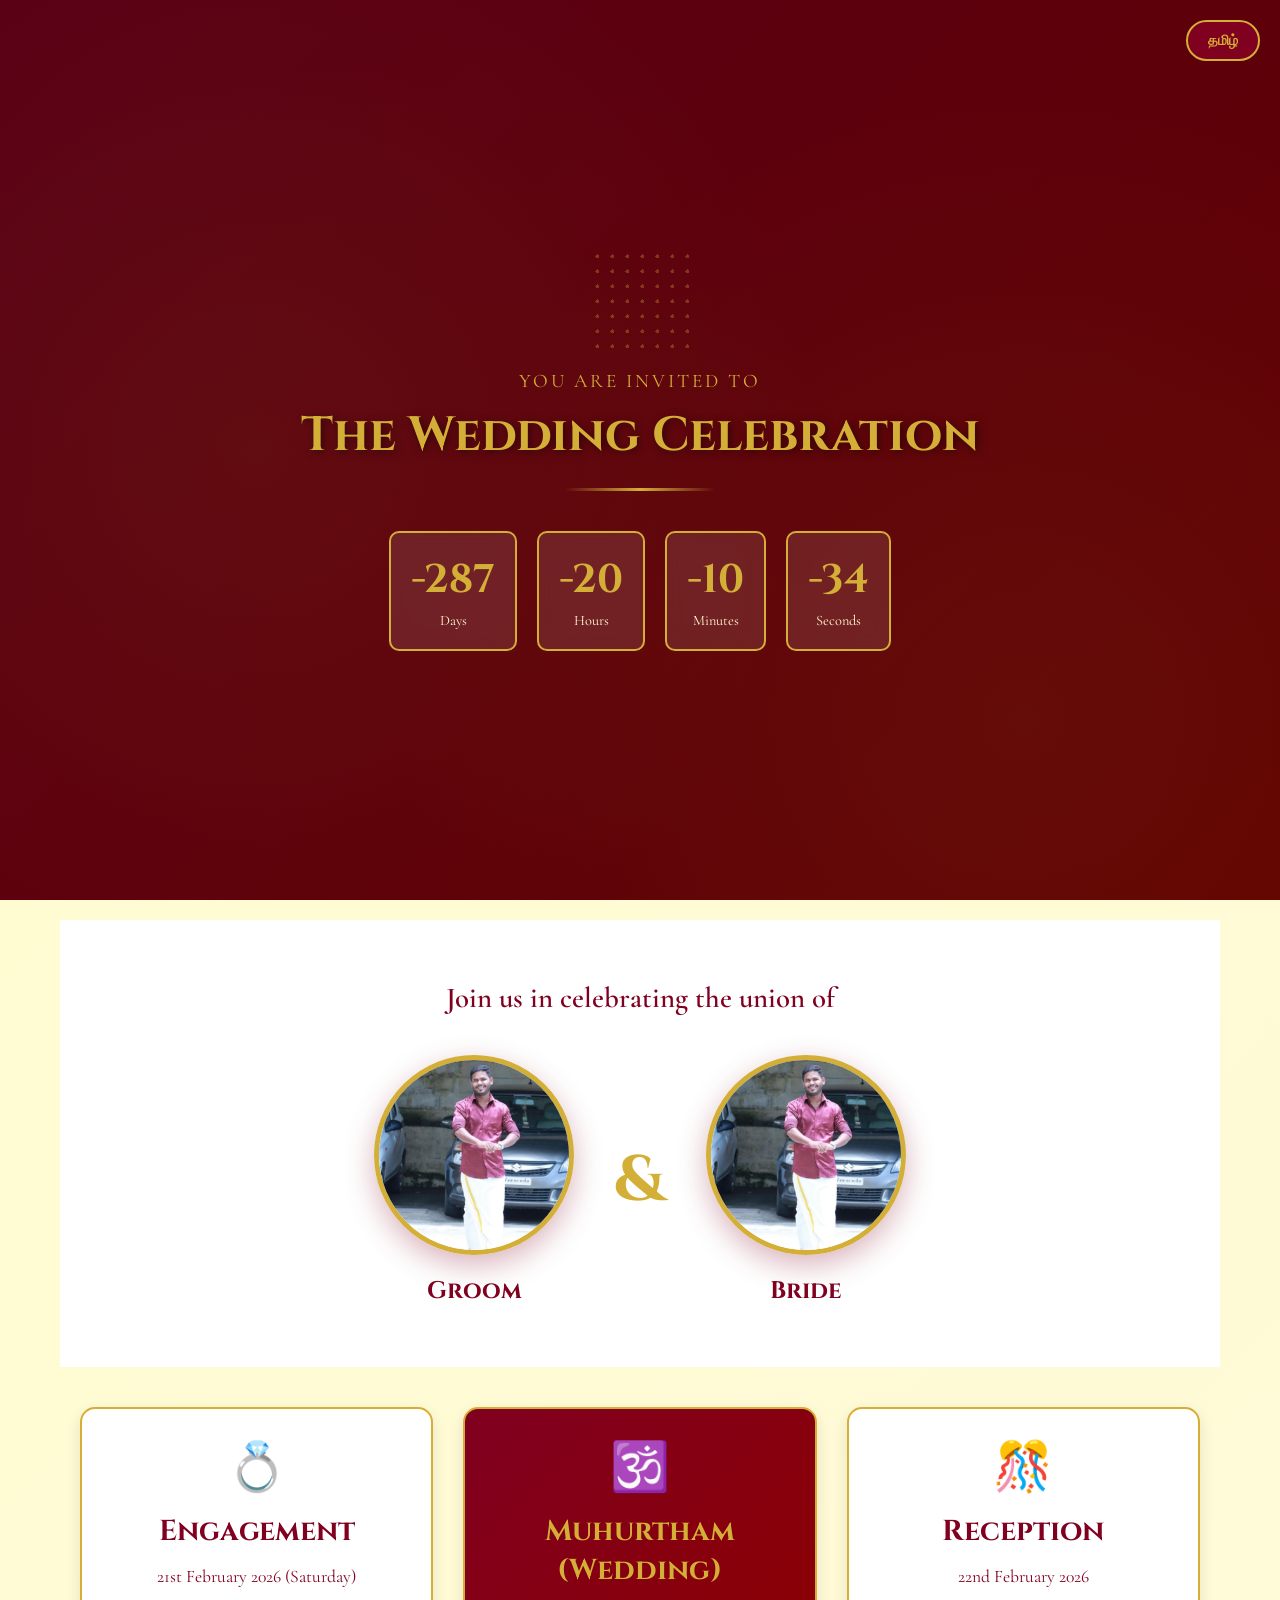
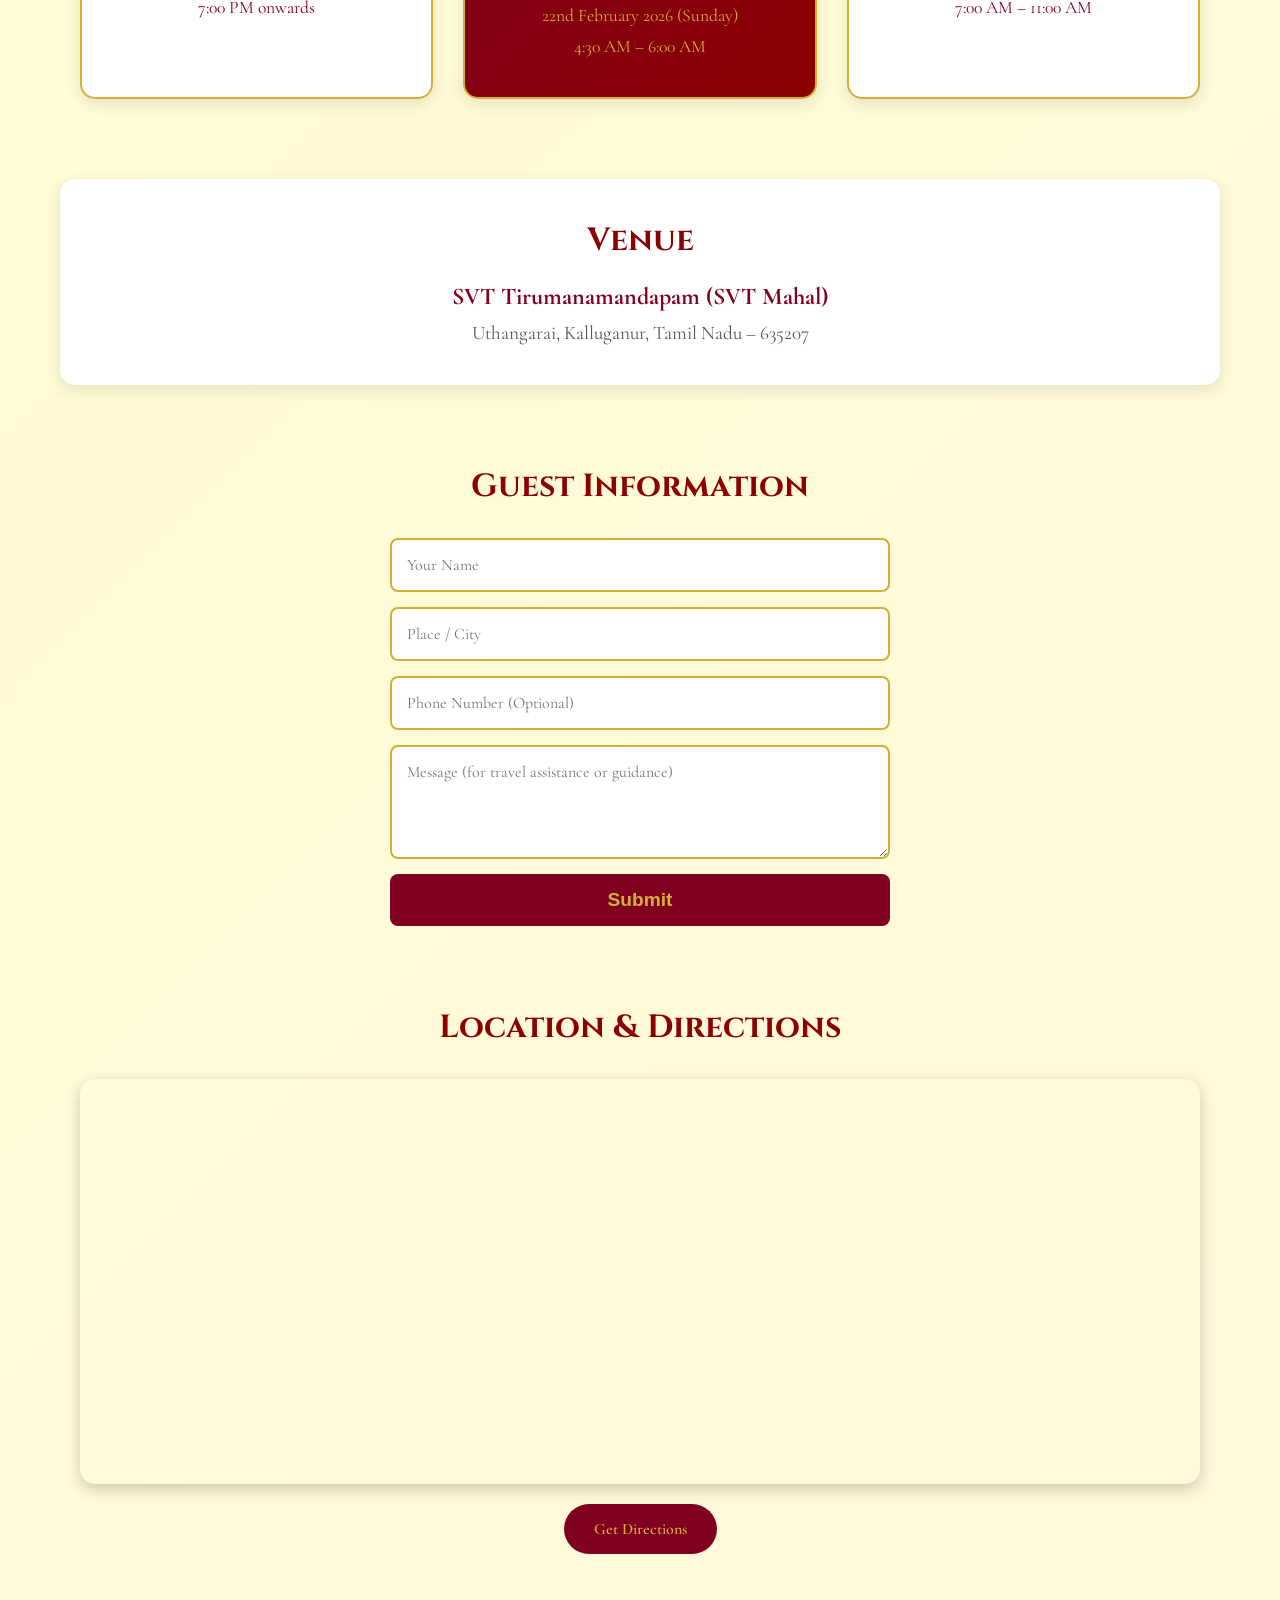
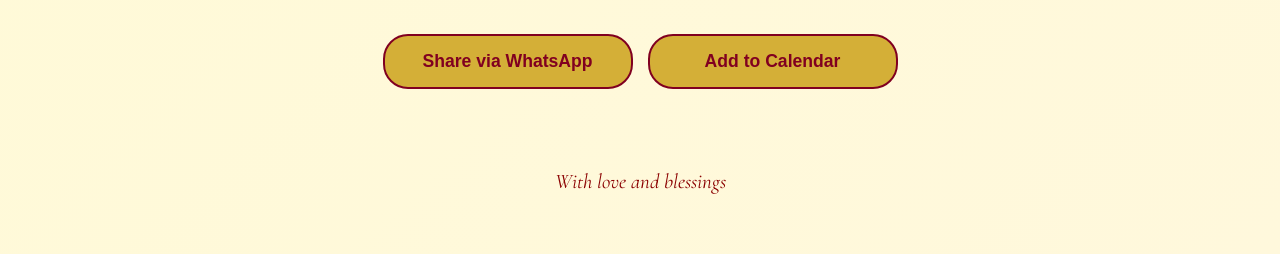
==== index.html @ 2b0362f9 "Add files via upload" ====
<!DOCTYPE html>
<html lang="en">
<head>
    <meta charset="UTF-8">
    <meta name="viewport" content="width=device-width, initial-scale=1.0">
    <title>Wedding Invitation</title>
    <link rel="stylesheet" href="styles.css">
    <link rel="preconnect" href="https://fonts.googleapis.com">
    <link rel="preconnect" href="https://fonts.gstatic.com" crossorigin>
    <link href="https://fonts.googleapis.com/css2?family=Cinzel:wght@400;600;700&family=Cormorant+Garamond:wght@300;400;600&family=Noto+Sans+Tamil:wght@400;600;700&display=swap" rel="stylesheet">
</head>
<body>
    <div class="lang-toggle">
        <button id="langBtn" onclick="toggleLanguage()">தமிழ்</button>
    </div>

    <div class="hero-banner">
        <div class="overlay"></div>
        <div class="hero-content">
            <div class="kolam-pattern"></div>
            <p class="pre-title" data-en="You are invited to" data-ta="நீங்கள் அழைக்கப்படுகிறீர்கள்">You are invited to</p>
            <h1 class="main-title" data-en="The Wedding Celebration" data-ta="திருமண விழா">The Wedding Celebration</h1>
            <div class="divider"></div>
            <div class="countdown" id="countdown">
                <div class="time-box">
                    <span id="days">0</span>
                    <small data-en="Days" data-ta="நாட்கள்">Days</small>
                </div>
                <div class="time-box">
                    <span id="hours">0</span>
                    <small data-en="Hours" data-ta="மணி">Hours</small>
                </div>
                <div class="time-box">
                    <span id="minutes">0</span>
                    <small data-en="Minutes" data-ta="நிமிடங்கள்">Minutes</small>
                </div>
                <div class="time-box">
                    <span id="seconds">0</span>
                    <small data-en="Seconds" data-ta="விநாடிகள்">Seconds</small>
                </div>
            </div>
        </div>
    </div>

    <div class="container">

        <section class="couple-section">
            <p class="couple-text" data-en="Join us in celebrating the union of" data-ta="இணைவதை கொண்டாடுங்கள்">Join us in celebrating the union of</p>
            <div class="couple-container">
                <div class="couple-frame">
                    <div class="heart-frame">
                        <img src="groom_image.jpeg" alt="Groom" class="couple-img">
                    </div>
                    <h3 class="couple-name" data-en="Groom" data-ta="மணமகன்">Groom</h3>
                </div>
                <div class="ampersand">&</div>
                <div class="couple-frame">
                    <div class="heart-frame">
                        <img src="groom_image.jpeg" alt="Bride" class="couple-img">
                    </div>
                    <h3 class="couple-name" data-en="Bride" data-ta="மணமகள்">Bride</h3>
                </div>
            </div>
        </section>

        <section class="events">
            <div class="event-card">
                <div class="event-icon">💍</div>
                <h2 data-en="Engagement" data-ta="நிச்சயதார்த்தம்">Engagement</h2>
                <p class="date" data-en="21st February 2026 (Saturday)" data-ta="21 பிப்ரவரி 2026 (சனிக்கிழமை)">21st February 2026 (Saturday)</p>
                <p class="time" data-en="7:00 PM onwards" data-ta="மாலை 7:00 மணி முதல்">7:00 PM onwards</p>
            </div>

            <div class="event-card highlight">
                <div class="event-icon">🕉️</div>
                <h2 data-en="Muhurtham (Wedding)" data-ta="முகூர்த்தம் (திருமணம்)">Muhurtham (Wedding)</h2>
                <p class="date" data-en="22nd February 2026 (Sunday)" data-ta="22 பிப்ரவரி 2026 (ஞாயிற்றுக்கிழமை)">22nd February 2026 (Sunday)</p>
                <p class="time" data-en="4:30 AM – 6:00 AM" data-ta="காலை 4:30 – 6:00">4:30 AM – 6:00 AM</p>
            </div>

            <div class="event-card">
                <div class="event-icon">🎊</div>
                <h2 data-en="Reception" data-ta="வரவேற்பு">Reception</h2>
                <p class="date" data-en="22nd February 2026" data-ta="22 பிப்ரவரி 2026">22nd February 2026</p>
                <p class="time" data-en="7:00 AM – 11:00 AM" data-ta="காலை 7:00 – 11:00">7:00 AM – 11:00 AM</p>
            </div>
        </section>

        <section class="venue">
            <h2 data-en="Venue" data-ta="இடம்">Venue</h2>
            <div class="venue-details">
                <h3>SVT Tirumanamandapam (SVT Mahal)</h3>
                <p data-en="Uthangarai, Kalluganur, Tamil Nadu – 635207" data-ta="உத்தங்கரை, கல்லுகனூர், தமிழ்நாடு – 635207">Uthangarai, Kalluganur, Tamil Nadu – 635207</p>
            </div>
        </section>

        <section class="rsvp-section">
            <h2 data-en="Guest Information" data-ta="விருந்தினர் விவரங்கள்">Guest Information</h2>
            <form id="guestForm">
                <input type="text" id="name" placeholder="Your Name" data-placeholder-en="Your Name" data-placeholder-ta="உங்கள் பெயர்" required>
                <input type="text" id="place" placeholder="Place / City" data-placeholder-en="Place / City" data-placeholder-ta="ஊர் / நகரம்" required>
                <input type="tel" id="phone" placeholder="Phone Number (Optional)" data-placeholder-en="Phone Number (Optional)" data-placeholder-ta="தொலைபேசி எண் (விருப்பம்)">
                <textarea id="message" rows="4" placeholder="Message (for travel assistance or guidance)" data-placeholder-en="Message (for travel assistance or guidance)" data-placeholder-ta="செய்தி (பயண உதவி அல்லது வழிகாட்டுதலுக்கு)" required></textarea>
                <button type="submit" data-en="Submit" data-ta="சமர்ப்பிக்கவும்">Submit</button>
            </form>
            <div id="thankYouMsg" class="thank-you hidden">
                <p data-en="Thank you for your response. Groom's brother will reach you soon for guidance." data-ta="உங்கள் பதிலுக்கு நன்றி. மணமகனின் சகோதரர் விரைவில் உங்களை தொடர்பு கொள்வார்.">Thank you for your response. Groom's brother will reach you soon for guidance.</p>
                <p data-en="Alternatively, you may contact him directly at +91 63792 98097." data-ta="அல்லது நீங்கள் நேரடியாக +91 63792 98097 என்ற எண்ணில் தொடர்பு கொள்ளலாம்.">Alternatively, you may contact him directly at +91 63792 98097.</p>
            </div>
        </section>

        <section class="map-section">
            <h2 data-en="Location & Directions" data-ta="இடம் மற்றும் வழிகாட்டுதல்">Location & Directions</h2>
            <div class="map-container">
                <iframe src="https://www.google.com/maps/embed?pb=!1m18!1m12!1m3!1d3907.8!2d78.0!3d12.0!2m3!1f0!2f0!3f0!3m2!1i1024!2i768!4f13.1!3m3!1m2!1s0x0%3A0x0!2zMTLCsDAwJzAwLjAiTiA3OMKwMDAnMDAuMCJF!5e0!3m2!1sen!2sin!4v1234567890" width="100%" height="400" style="border:0;" allowfullscreen="" loading="lazy"></iframe>
            </div>
            <a href="https://www.google.com/maps/place/SVT+Tirumanamandapam,+Uthangarai,+Tamil+Nadu+635207" target="_blank" class="directions-btn" data-en="Get Directions" data-ta="வழிகாட்டுதலைப் பெறுங்கள்">Get Directions</a>
        </section>

        <section class="share-section">
            <button onclick="shareWhatsApp()" class="whatsapp-btn">
                <span data-en="Share via WhatsApp" data-ta="WhatsApp மூலம் பகிரவும்">Share via WhatsApp</span>
            </button>
            <button onclick="addToCalendar()" class="calendar-btn">
                <span data-en="Add to Calendar" data-ta="நாட்காட்டியில் சேர்க்கவும்">Add to Calendar</span>
            </button>
        </section>

        <footer>
            <p data-en="With love and blessings" data-ta="அன்பும் ஆசீர்வாதமும்">With love and blessings</p>
        </footer>
    </div>

    <script src="script.js"></script>
</body>
</html>
---- styles.css ----
* {
    margin: 0;
    padding: 0;
    box-sizing: border-box;
}

:root {
    --maroon: #800020;
    --gold: #D4AF37;
    --deep-red: #8B0000;
    --cream: #FFFDD0;
    --dark-gold: #B8860B;
}

body {
    font-family: 'Cormorant Garamond', serif;
    background: linear-gradient(135deg, var(--cream) 0%, #FFF8DC 100%);
    color: var(--maroon);
    overflow-x: hidden;
}

body[lang="ta"] {
    font-family: 'Noto Sans Tamil', sans-serif;
}

.hero-banner {
    position: relative;
    height: 100vh;
    background: linear-gradient(135deg, var(--maroon) 0%, var(--deep-red) 100%);
    display: flex;
    align-items: center;
    justify-content: center;
    overflow: hidden;
}

.hero-banner::before {
    content: '';
    position: absolute;
    top: 0;
    left: 0;
    right: 0;
    bottom: 0;
    background-image: 
        radial-gradient(circle at 20% 50%, rgba(212, 175, 55, 0.1) 0%, transparent 50%),
        radial-gradient(circle at 80% 80%, rgba(212, 175, 55, 0.1) 0%, transparent 50%);
    animation: float 6s ease-in-out infinite;
}

@keyframes float {
    0%, 100% { transform: translateY(0); }
    50% { transform: translateY(-20px); }
}

.overlay {
    position: absolute;
    top: 0;
    left: 0;
    right: 0;
    bottom: 0;
    background: rgba(0, 0, 0, 0.3);
}

.hero-content {
    position: relative;
    z-index: 10;
    text-align: center;
    color: var(--cream);
    padding: 20px;
}

.pre-title {
    font-size: 1.2rem;
    letter-spacing: 3px;
    margin-bottom: 10px;
    color: var(--gold);
    text-transform: uppercase;
}

.countdown {
    display: flex;
    gap: 20px;
    justify-content: center;
    margin-top: 40px;
    flex-wrap: wrap;
}

.time-box {
    background: rgba(255, 255, 255, 0.1);
    backdrop-filter: blur(10px);
    border: 2px solid var(--gold);
    border-radius: 10px;
    padding: 20px;
    min-width: 80px;
    display: flex;
    flex-direction: column;
    align-items: center;
}

.time-box span {
    font-size: 2.5rem;
    font-weight: 700;
    color: var(--gold);
    font-family: 'Cinzel', serif;
}

.time-box small {
    font-size: 0.9rem;
    color: var(--cream);
    margin-top: 5px;
}

.container {
    max-width: 1200px;
    margin: 0 auto;
    padding: 20px;
}

.lang-toggle {
    position: fixed;
    top: 20px;
    right: 20px;
    z-index: 1000;
}

#langBtn {
    background: var(--maroon);
    color: var(--gold);
    border: 2px solid var(--gold);
    padding: 10px 20px;
    border-radius: 25px;
    cursor: pointer;
    font-weight: 600;
    font-size: 14px;
    transition: all 0.3s;
}

#langBtn:hover {
    background: var(--gold);
    color: var(--maroon);
}

.kolam-pattern {
    width: 100px;
    height: 100px;
    background: radial-gradient(circle, var(--gold) 2px, transparent 2px);
    background-size: 15px 15px;
    opacity: 0.3;
    animation: rotate 20s linear infinite;
    margin: 0 auto 20px;
}

@keyframes rotate {
    from { transform: rotate(0deg); }
    to { transform: rotate(360deg); }
}

.main-title {
    font-family: 'Cinzel', serif;
    font-size: 3rem;
    color: var(--gold);
    margin-bottom: 20px;
    text-shadow: 2px 2px 8px rgba(0,0,0,0.5);
    animation: fadeIn 1s ease-in;
}

@keyframes fadeIn {
    from { opacity: 0; transform: translateY(-20px); }
    to { opacity: 1; transform: translateY(0); }
}

.divider {
    width: 150px;
    height: 3px;
    background: linear-gradient(90deg, transparent, var(--gold), transparent);
    margin: 20px auto;
}

.couple-section {
    text-align: center;
    padding: 60px 20px;
    background: white;
}

.couple-text {
    font-size: 1.8rem;
    color: var(--maroon);
    font-weight: 600;
    margin-bottom: 40px;
}

.couple-container {
    display: flex;
    align-items: center;
    justify-content: center;
    gap: 40px;
    flex-wrap: wrap;
}

.couple-frame {
    text-align: center;
}

.heart-frame {
    width: 200px;
    height: 200px;
    margin: 0 auto 20px;
    position: relative;
    animation: pulse 2s ease-in-out infinite;
}

@keyframes pulse {
    0%, 100% { transform: scale(1); }
    50% { transform: scale(1.05); }
}

.couple-img {
    width: 100%;
    height: 100%;
    object-fit: cover;
    border-radius: 50%;
    border: 5px solid var(--gold);
    box-shadow: 0 10px 30px rgba(128, 0, 32, 0.3);
}

.couple-name {
    font-size: 1.5rem;
    color: var(--maroon);
    font-family: 'Cinzel', serif;
}

.ampersand {
    font-size: 4rem;
    color: var(--gold);
    font-family: 'Cinzel', serif;
    font-weight: 700;
}

.events {
    display: grid;
    grid-template-columns: repeat(auto-fit, minmax(280px, 1fr));
    gap: 30px;
    padding: 40px 20px;
}

.event-card {
    background: white;
    padding: 30px;
    border-radius: 15px;
    text-align: center;
    box-shadow: 0 5px 15px rgba(0,0,0,0.1);
    border: 2px solid var(--gold);
    transition: transform 0.3s;
}

.event-card:hover {
    transform: translateY(-5px);
}

.event-card.highlight {
    background: linear-gradient(135deg, var(--maroon), var(--deep-red));
    color: var(--cream);
    border-color: var(--gold);
}

.event-icon {
    font-size: 3rem;
    margin-bottom: 15px;
}

.event-card h2 {
    font-size: 1.8rem;
    margin-bottom: 15px;
    font-family: 'Cinzel', serif;
}

.event-card.highlight h2,
.event-card.highlight .date,
.event-card.highlight .time {
    color: var(--gold);
}

.date, .time {
    font-size: 1.1rem;
    margin: 10px 0;
}

.venue {
    text-align: center;
    padding: 40px 20px;
    background: white;
    margin: 40px 0;
    border-radius: 15px;
    box-shadow: 0 5px 15px rgba(0,0,0,0.1);
}

.venue h2 {
    font-size: 2rem;
    margin-bottom: 20px;
    color: var(--deep-red);
    font-family: 'Cinzel', serif;
}

.venue-details h3 {
    font-size: 1.5rem;
    color: var(--maroon);
    margin-bottom: 10px;
}

.venue-details p {
    font-size: 1.2rem;
    color: #555;
}

.rsvp-section {
    padding: 40px 20px;
    text-align: center;
}

.rsvp-section h2 {
    font-size: 2rem;
    margin-bottom: 30px;
    color: var(--deep-red);
    font-family: 'Cinzel', serif;
}

#guestForm {
    max-width: 500px;
    margin: 0 auto;
    display: flex;
    flex-direction: column;
    gap: 15px;
}

#guestForm input,
#guestForm textarea {
    padding: 15px;
    border: 2px solid var(--gold);
    border-radius: 8px;
    font-size: 1rem;
    font-family: inherit;
    transition: border-color 0.3s;
}

#guestForm input:focus,
#guestForm textarea:focus {
    outline: none;
    border-color: var(--maroon);
}

#guestForm button {
    background: var(--maroon);
    color: var(--gold);
    padding: 15px;
    border: none;
    border-radius: 8px;
    font-size: 1.2rem;
    font-weight: 600;
    cursor: pointer;
    transition: all 0.3s;
}

#guestForm button:hover {
    background: var(--deep-red);
    transform: scale(1.02);
}

.thank-you {
    max-width: 500px;
    margin: 20px auto;
    padding: 20px;
    background: #d4edda;
    border: 2px solid #28a745;
    border-radius: 8px;
    color: #155724;
}

.thank-you p {
    margin: 10px 0;
    font-size: 1.1rem;
}

.hidden {
    display: none;
}

.map-section {
    padding: 40px 20px;
    text-align: center;
}

.map-section h2 {
    font-size: 2rem;
    margin-bottom: 30px;
    color: var(--deep-red);
    font-family: 'Cinzel', serif;
}

.map-container {
    border-radius: 15px;
    overflow: hidden;
    box-shadow: 0 5px 15px rgba(0,0,0,0.2);
    margin-bottom: 20px;
}

.directions-btn {
    display: inline-block;
    background: var(--maroon);
    color: var(--gold);
    padding: 15px 30px;
    border-radius: 25px;
    text-decoration: none;
    font-weight: 600;
    transition: all 0.3s;
}

.directions-btn:hover {
    background: var(--deep-red);
    transform: scale(1.05);
}

.share-section {
    display: flex;
    flex-direction: column;
    gap: 15px;
    padding: 40px 20px;
    align-items: center;
}

.whatsapp-btn,
.calendar-btn {
    background: var(--gold);
    color: var(--maroon);
    padding: 15px 30px;
    border: 2px solid var(--maroon);
    border-radius: 25px;
    font-size: 1.1rem;
    font-weight: 600;
    cursor: pointer;
    transition: all 0.3s;
    min-width: 250px;
}

.whatsapp-btn:hover,
.calendar-btn:hover {
    background: var(--maroon);
    color: var(--gold);
}

footer {
    text-align: center;
    padding: 40px 20px;
    font-size: 1.3rem;
    color: var(--deep-red);
    font-style: italic;
}

@media (max-width: 768px) {
    .main-title {
        font-size: 2rem;
    }
    
    .pre-title {
        font-size: 1rem;
    }
    
    .time-box {
        min-width: 70px;
        padding: 15px;
    }
    
    .time-box span {
        font-size: 2rem;
    }
    
    .heart-frame {
        width: 150px;
        height: 150px;
    }
    
    .ampersand {
        font-size: 3rem;
    }
    
    .events {
        grid-template-columns: 1fr;
    }
    
    .event-card h2 {
        font-size: 1.5rem;
    }
    
    .couple-container {
        gap: 20px;
    }
}

@media (min-width: 769px) {
    .share-section {
        flex-direction: row;
        justify-content: center;
    }
}
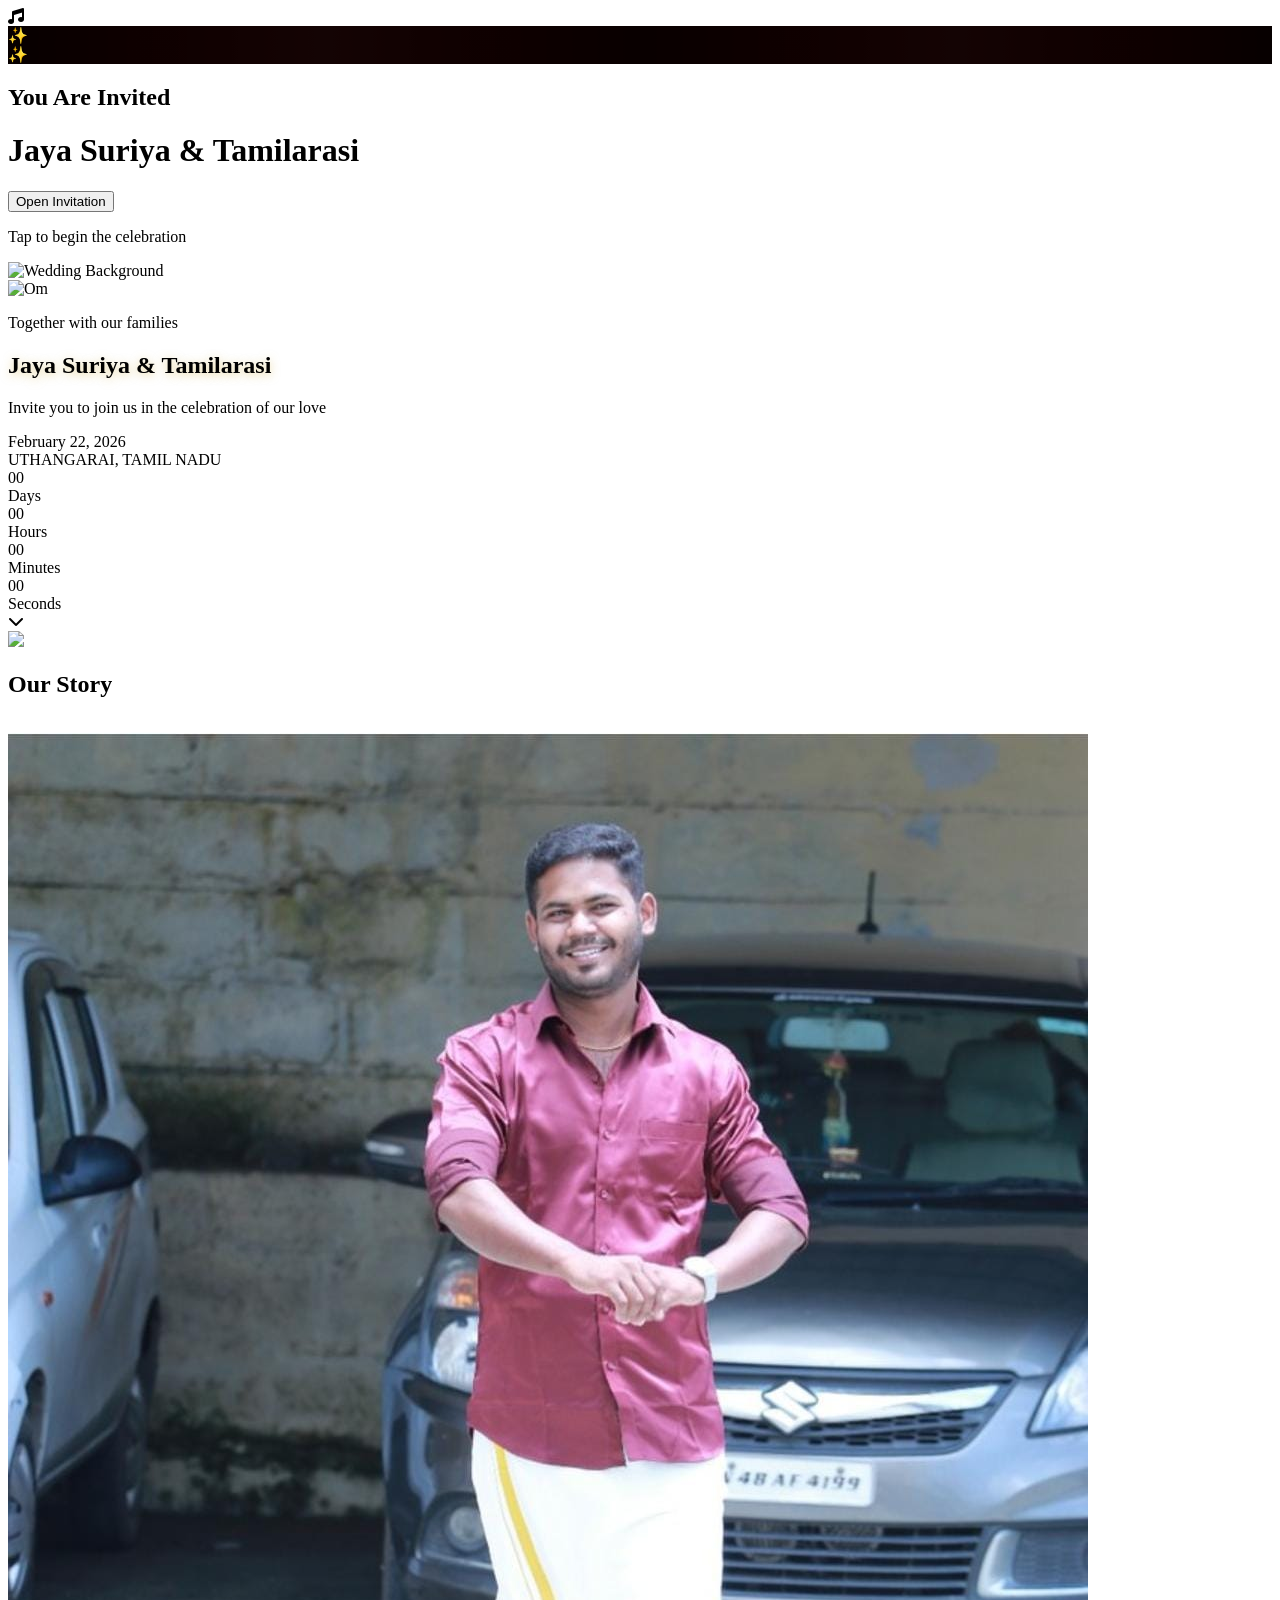
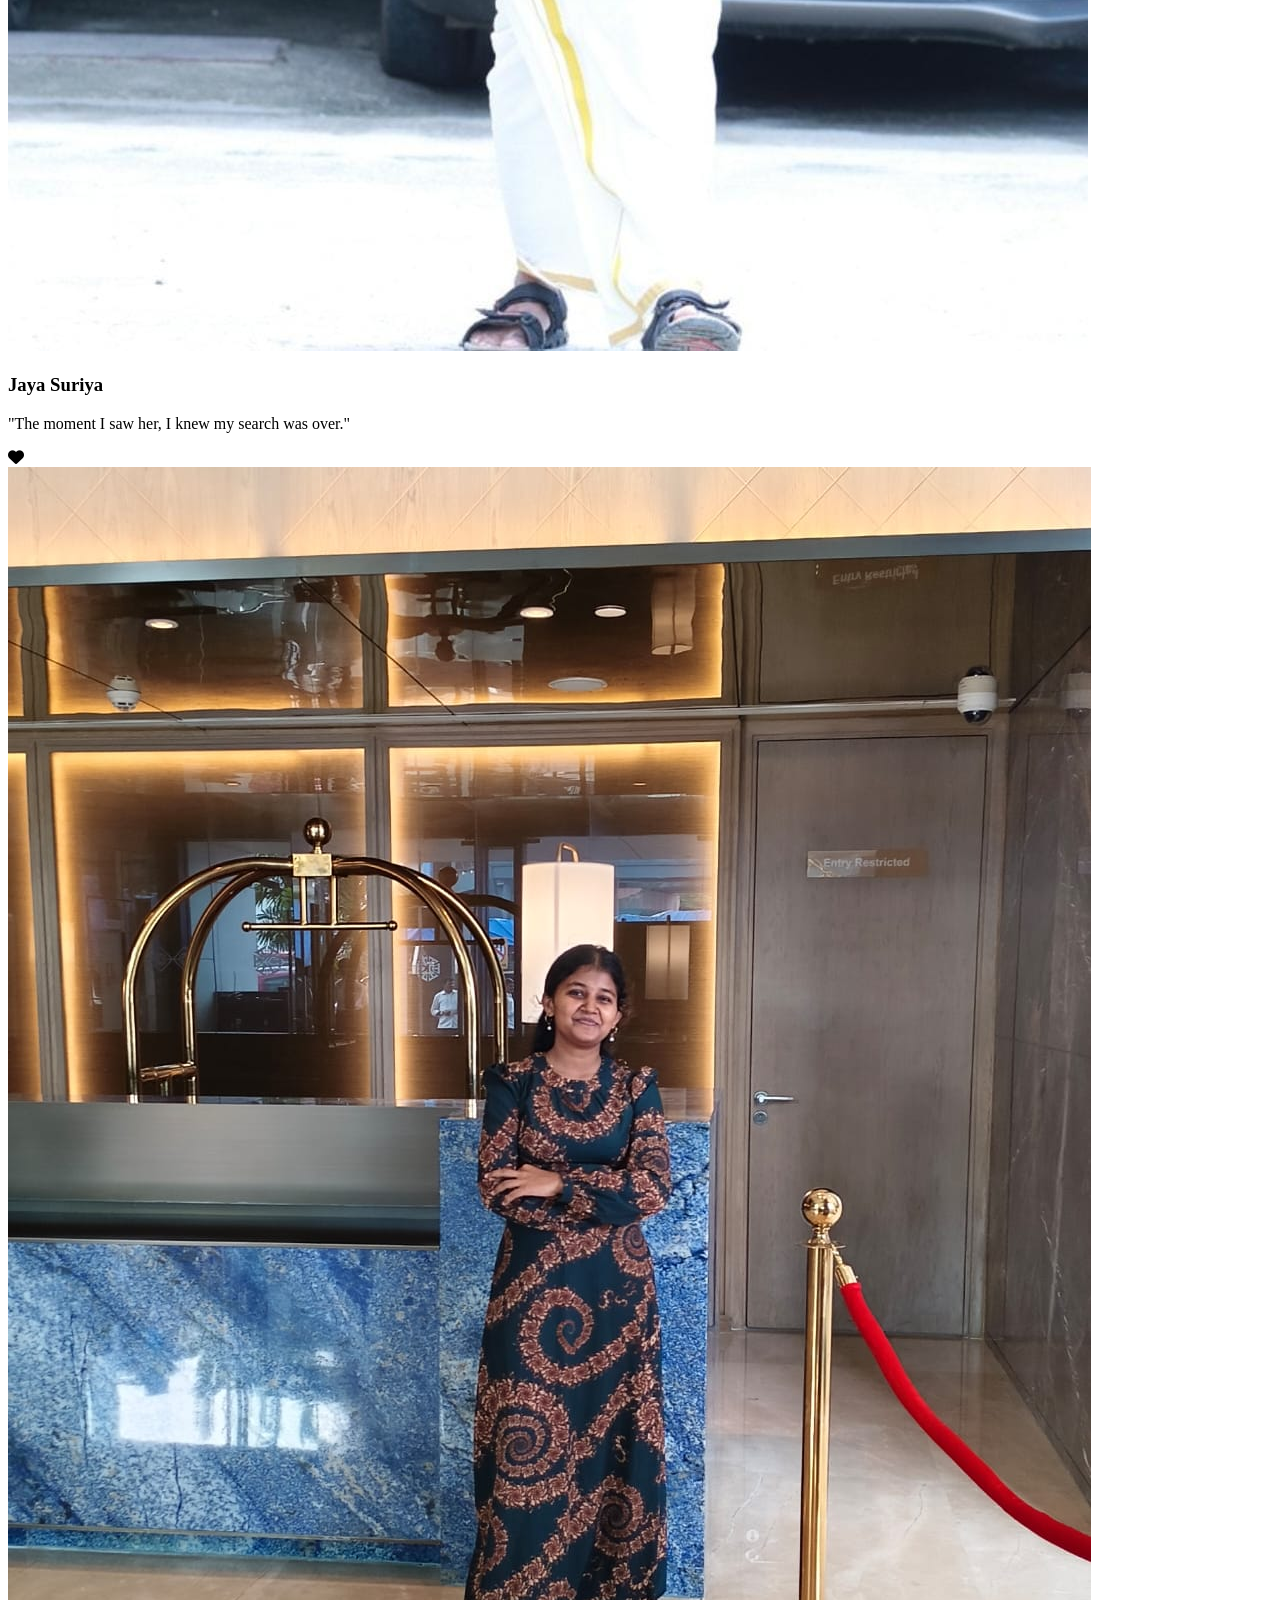
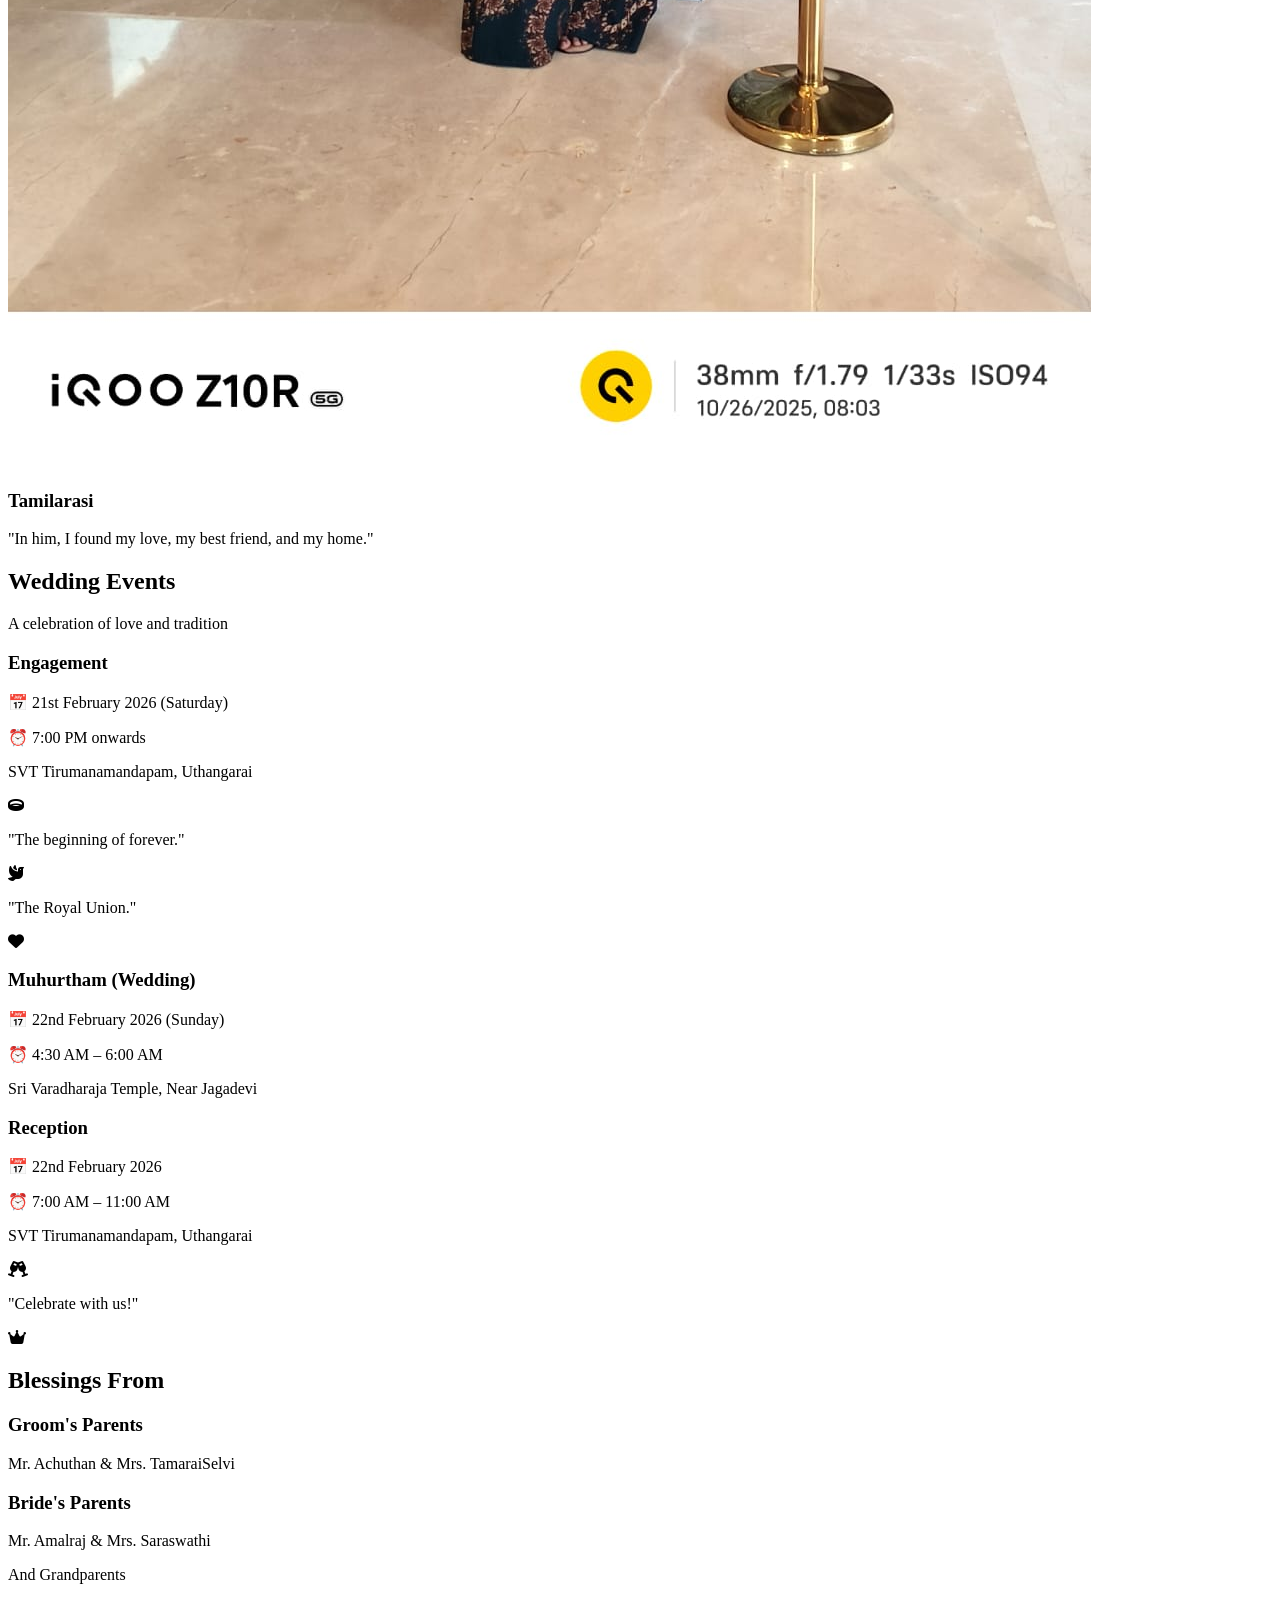
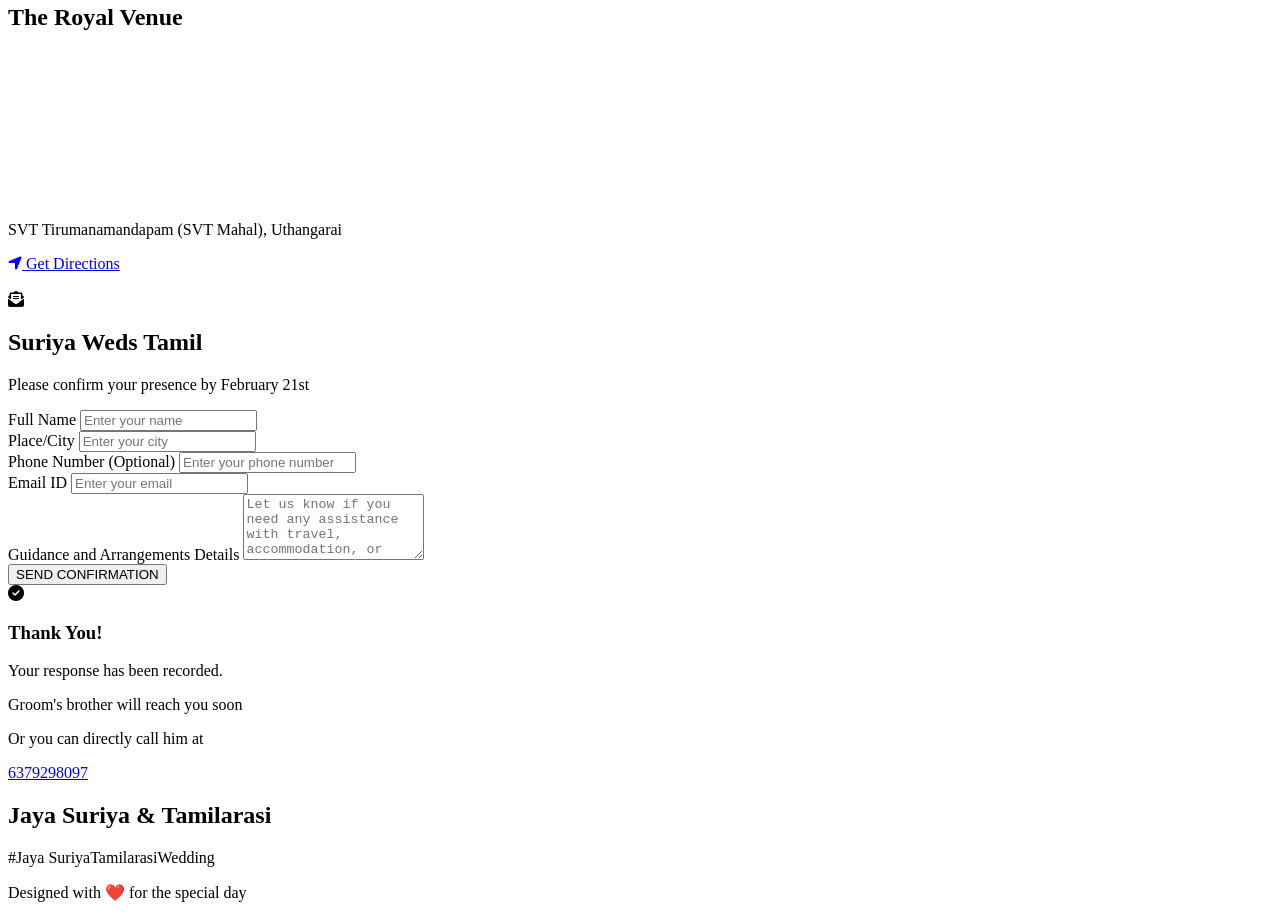
==== commit c661aa2a: "Add files via upload" ====
--- a/index.html
+++ b/index.html
@@ -1,136 +1,856 @@
 <!DOCTYPE html>
 <html lang="en">
+
 <head>
     <meta charset="UTF-8">
     <meta name="viewport" content="width=device-width, initial-scale=1.0">
-    <title>Wedding Invitation</title>
-    <link rel="stylesheet" href="styles.css">
+    <title>Wedding Invitation | Jaya Suriya & Tamilarasi</title>
+
+    <!-- Tailwind CSS -->
+    <script src="https://cdn.tailwindcss.com"></script>
+
+    <!-- GSAP & ScrollTrigger -->
+    <script src="https://cdnjs.cloudflare.com/ajax/libs/gsap/3.12.2/gsap.min.js"></script>
+    <script src="https://cdnjs.cloudflare.com/ajax/libs/gsap/3.12.2/ScrollTrigger.min.js"></script>
+    <script src="https://cdnjs.cloudflare.com/ajax/libs/gsap/3.12.2/TextPlugin.min.js"></script>
+
+    <!-- Google Fonts -->
     <link rel="preconnect" href="https://fonts.googleapis.com">
     <link rel="preconnect" href="https://fonts.gstatic.com" crossorigin>
-    <link href="https://fonts.googleapis.com/css2?family=Cinzel:wght@400;600;700&family=Cormorant+Garamond:wght@300;400;600&family=Noto+Sans+Tamil:wght@400;600;700&display=swap" rel="stylesheet">
+    <link
+        href="https://fonts.googleapis.com/css2?family=Great+Vibes&family=Playfair+Display:ital,wght@0,400;0,600;0,800;1,400&family=Lato:wght@300;400&display=swap"
+        rel="stylesheet">
+
+    <!-- Font Awesome -->
+    <link rel="stylesheet" href="https://cdnjs.cloudflare.com/ajax/libs/font-awesome/6.4.0/css/all.min.css">
+
+    <script>
+        tailwind.config = {
+            theme: {
+                extend: {
+                    colors: {
+                        royal: {
+                            900: '#2a0202', // Darker Maroon for depth
+                            800: '#4a0404',
+                            700: '#630808',
+                            100: '#f9ebeb'
+                        },
+                        gold: {
+                            400: '#d4af37',
+                            500: '#c5a028',
+                            600: '#b08d20',
+                            glow: '#fadd80'
+                        },
+                        cream: '#fffdd0',
+                    },
+                    fontFamily: {
+                        script: ['Great Vibes', 'cursive'],
+                        serif: ['Playfair Display', 'serif'],
+                        sans: ['Lato', 'sans-serif'],
+                    },
+                }
+            }
+        }
+    </script>
+
+    <style>
+        /* Custom Scrollbar */
+        ::-webkit-scrollbar {
+            width: 8px;
+        }
+
+        ::-webkit-scrollbar-track {
+            background: #2a0202;
+        }
+
+        ::-webkit-scrollbar-thumb {
+            background: #d4af37;
+            border-radius: 4px;
+        }
+
+        /* Ambient Floating Particles */
+        .particle {
+            position: fixed;
+            pointer-events: none;
+            z-index: 1;
+            opacity: 0;
+        }
+
+        .petal {
+            position: fixed;
+            pointer-events: none;
+            z-index: 50;
+            background-size: contain;
+            background-repeat: no-repeat;
+            opacity: 0.8;
+            will-change: transform;
+        }
+
+        /* Utilities */
+        .text-shadow-gold {
+            text-shadow: 0 2px 10px rgba(212, 175, 55, 0.5);
+        }
+
+        /* Mandala Spin Animation */
+        @keyframes spin-slow {
+            from {
+                transform: rotate(0deg);
+            }
+
+            to {
+                transform: rotate(360deg);
+            }
+        }
+
+        .animate-spin-slow {
+            animation: spin-slow 60s linear infinite;
+        }
+
+        /* === ULTRA REALISTIC CURTAIN STYLES === */
+        .curtain-container {
+            perspective: 1000px;
+            /* Adds depth for the 3D skew effect */
+        }
+
+        .curtain-panel {
+            /* Realistic Velvet Texture using gradients for folds */
+            background-color: #4a0404;
+            background-image:
+                /* Deep shadows for folds */
+                repeating-linear-gradient(90deg,
+                    rgba(0, 0, 0, 0.5) 0%,
+                    rgba(0, 0, 0, 0.1) 15%,
+                    rgba(255, 255, 255, 0.05) 25%,
+                    /* Highlight */
+                    rgba(0, 0, 0, 0.1) 35%,
+                    rgba(0, 0, 0, 0.5) 50%),
+                /* Subtle pattern texture */
+                url('https://www.transparenttextures.com/patterns/arabesque.png');
+            background-size: 100% 100%, 200px 200px;
+            box-shadow: inset 0 0 100px rgba(0, 0, 0, 0.9);
+            transform-origin: top center;
+            will-change: transform;
+        }
+
+        .curtain-hem {
+            /* Ornate Gold Border */
+            background: linear-gradient(to bottom, #b08d20, #fadd80, #b08d20);
+            box-shadow: 0 0 15px rgba(212, 175, 55, 0.4);
+        }
+
+        /* Central Glow Effect behind curtains */
+        .stage-glow {
+            background: radial-gradient(circle, rgba(212, 175, 55, 0.4) 0%, rgba(74, 4, 4, 0) 70%);
+            mix-blend-mode: screen;
+            opacity: 0;
+        }
+    </style>
 </head>
-<body>
-    <div class="lang-toggle">
-        <button id="langBtn" onclick="toggleLanguage()">தமிழ்</button>
-    </div>
-
-    <div class="hero-banner">
-        <div class="overlay"></div>
-        <div class="hero-content">
-            <div class="kolam-pattern"></div>
-            <p class="pre-title" data-en="You are invited to" data-ta="நீங்கள் அழைக்கப்படுகிறீர்கள்">You are invited to</p>
-            <h1 class="main-title" data-en="The Wedding Celebration" data-ta="திருமண விழா">The Wedding Celebration</h1>
-            <div class="divider"></div>
-            <div class="countdown" id="countdown">
-                <div class="time-box">
-                    <span id="days">0</span>
-                    <small data-en="Days" data-ta="நாட்கள்">Days</small>
-                </div>
-                <div class="time-box">
-                    <span id="hours">0</span>
-                    <small data-en="Hours" data-ta="மணி">Hours</small>
-                </div>
-                <div class="time-box">
-                    <span id="minutes">0</span>
-                    <small data-en="Minutes" data-ta="நிமிடங்கள்">Minutes</small>
-                </div>
-                <div class="time-box">
-                    <span id="seconds">0</span>
-                    <small data-en="Seconds" data-ta="விநாடிகள்">Seconds</small>
-                </div>
-            </div>
+
+<body class="bg-royal-900 text-cream overflow-x-hidden selection:bg-gold-500 selection:text-royal-900">
+
+    <!-- Audio Player -->
+    <audio id="weddingMusic" loop>
+        <source
+            src="wedding _song.mp3"
+            type="audio/ogg">
+    </audio>
+
+    <div id="musicControl" class="fixed bottom-6 right-6 z-50 cursor-pointer hidden">
+        <div
+            class="w-12 h-12 rounded-full bg-gold-500 flex items-center justify-center shadow-lg hover:scale-110 transition-transform duration-300 animate-pulse">
+            <i id="musicIcon" class="fas fa-music text-royal-900"></i>
         </div>
     </div>
 
-    <div class="container">
-
-        <section class="couple-section">
-            <p class="couple-text" data-en="Join us in celebrating the union of" data-ta="இணைவதை கொண்டாடுங்கள்">Join us in celebrating the union of</p>
-            <div class="couple-container">
-                <div class="couple-frame">
-                    <div class="heart-frame">
-                        <img src="groom_image.jpeg" alt="Groom" class="couple-img">
-                    </div>
-                    <h3 class="couple-name" data-en="Groom" data-ta="மணமகன்">Groom</h3>
-                </div>
-                <div class="ampersand">&</div>
-                <div class="couple-frame">
-                    <div class="heart-frame">
-                        <img src="groom_image.jpeg" alt="Bride" class="couple-img">
-                    </div>
-                    <h3 class="couple-name" data-en="Bride" data-ta="மணமகள்">Bride</h3>
+    <!-- ==================== CINEMATIC CURTAIN ENTRY ==================== -->
+    <div id="curtainLayer" class="fixed inset-0 z-[100] flex curtain-container overflow-hidden pointer-events-auto">
+
+        <!-- Central Stage Light (Behind Curtains, In Front of Main) -->
+        <div id="centerGlow" class="absolute inset-0 stage-glow z-[90]"></div>
+
+        <!-- Left Curtain -->
+        <div class="curtain-panel curtain-left w-1/2 h-full relative z-[100] flex items-center justify-end">
+            <!-- Gold Border/Hem -->
+            <div class="absolute right-0 top-0 bottom-0 w-3 md:w-5 curtain-hem border-l-2 border-r-2 border-yellow-700">
+            </div>
+            <!-- Decorative Tassel Look (CSS) -->
+            <div class="text-gold-500 opacity-30 text-9xl absolute -right-32 top-1/4 rotate-45 pointer-events-none">✨
+            </div>
+        </div>
+
+        <!-- Right Curtain -->
+        <div class="curtain-panel curtain-right w-1/2 h-full relative z-[100] flex items-center justify-start">
+            <!-- Gold Border/Hem -->
+            <div class="absolute left-0 top-0 bottom-0 w-3 md:w-5 curtain-hem border-l-2 border-r-2 border-yellow-700">
+            </div>
+            <!-- Decorative Tassel Look (CSS) -->
+            <div class="text-gold-500 opacity-30 text-9xl absolute -left-32 top-1/4 rotate-45 pointer-events-none">✨
+            </div>
+        </div>
+
+        <!-- Entry Content (Floating on top) -->
+        <div id="entryContent"
+            class="absolute inset-0 flex flex-col items-center justify-center z-[101] text-center px-4">
+            <div
+                class="relative p-10 border-4 border-double border-gold-500/50 bg-black/30 backdrop-blur-sm rounded-lg shadow-2xl transform transition-transform hover:scale-105 duration-700">
+                <h2 class="font-script text-gold-400 text-4xl md:text-6xl mb-4 entry-text">You Are Invited</h2>
+                <h1
+                    class="font-serif text-white text-5xl md:text-8xl font-bold mb-8 entry-text tracking-wider drop-shadow-lg">
+                    Jaya Suriya & Tamilarasi</h1>
+
+                <button id="openBtn"
+                    class="group relative px-10 py-5 bg-royal-900 border border-gold-500 text-gold-500 font-serif text-xl tracking-widest uppercase overflow-hidden shadow-[0_0_20px_rgba(212,175,55,0.3)] transition-all duration-300 hover:shadow-[0_0_40px_rgba(212,175,55,0.6)]">
+                    <span class="relative z-10 group-hover:text-cream transition-colors duration-300">Open
+                        Invitation</span>
+                    <div
+                        class="absolute inset-0 bg-gold-600 transform scale-x-0 group-hover:scale-x-100 transition-transform origin-left duration-500 ease-out -z-0">
+                    </div>
+                </button>
+            </div>
+
+            <p class="mt-6 text-sm text-gold-300 entry-text italic opacity-80 animate-pulse">Tap to begin the
+                celebration</p>
+        </div>
+    </div>
+
+    <!-- ==================== MAIN SITE CONTENT ==================== -->
+    <main id="mainContent" class="opacity-0 filter blur-xl">
+
+        <!-- Hero Section -->
+        <section class="min-h-screen relative flex flex-col items-center justify-center overflow-hidden">
+            <!-- Background Parallax -->
+            <div class="absolute inset-0 z-0">
+                <img src="https://images.unsplash.com/photo-1519741497674-611481863552?q=80&w=2070&auto=format&fit=crop"
+                    class="w-full h-full object-cover opacity-30 scale-110 parallax-bg" alt="Wedding Background">
+                <div class="absolute inset-0 bg-gradient-to-b from-royal-900 via-transparent to-royal-900"></div>
+            </div>
+
+            <!-- Content -->
+            <div class="relative z-10 text-center px-4 mt-20">
+                <div class="gsap-hero-reveal transform translate-y-10 opacity-0">
+                    <img src="https://upload.wikimedia.org/wikipedia/commons/thumb/b/b7/Om_symbol.svg/250px-Om_symbol.svg.png"
+                        class="w-16 h-16 mx-auto mb-6 opacity-80 invert filter drop-shadow-[0_0_10px_rgba(212,175,55,0.5)]"
+                        alt="Om">
+                </div>
+
+                <p
+                    class="gsap-hero-reveal font-serif text-gold-400 tracking-[0.3em] uppercase mb-4 transform translate-y-10 opacity-0">
+                    Together with our families</p>
+
+                <h1
+                    class="gsap-hero-reveal font-script text-7xl md:text-9xl text-cream mb-6 transform translate-y-10 opacity-0 text-shadow-gold">
+                    Jaya Suriya <span class="text-gold-500">&</span> Tamilarasi
+                </h1>
+
+                <p
+                    class="gsap-hero-reveal font-serif text-xl md:text-2xl text-gold-200 mb-10 transform translate-y-10 opacity-0">
+                    Invite you to join us in the celebration of our love
+                </p>
+
+                <div class="gsap-hero-reveal transform translate-y-10 opacity-0">
+                    <div class="inline-block border-y border-gold-500 py-3 px-8 backdrop-blur-sm bg-royal-900/30">
+                        <span class="font-serif text-2xl tracking-widest">February 22, 2026</span>
+                    </div>
+                    <div class="mt-4 font-sans text-gold-300 tracking-wide">UTHANGARAI, TAMIL NADU</div>
+                </div>
+
+                <!-- Countdown Timer -->
+                <div class="gsap-hero-reveal transform translate-y-10 opacity-0 mt-12">
+                    <div class="flex justify-center gap-4 md:gap-8">
+                        <div class="text-center">
+                            <div class="bg-royal-800/50 border border-gold-500 rounded-lg p-4 min-w-[80px]">
+                                <div id="days" class="font-serif text-4xl md:text-5xl text-gold-400 font-bold">00</div>
+                                <div class="text-xs md:text-sm text-cream uppercase tracking-wider mt-1">Days</div>
+                            </div>
+                        </div>
+                        <div class="text-center">
+                            <div class="bg-royal-800/50 border border-gold-500 rounded-lg p-4 min-w-[80px]">
+                                <div id="hours" class="font-serif text-4xl md:text-5xl text-gold-400 font-bold">00</div>
+                                <div class="text-xs md:text-sm text-cream uppercase tracking-wider mt-1">Hours</div>
+                            </div>
+                        </div>
+                        <div class="text-center">
+                            <div class="bg-royal-800/50 border border-gold-500 rounded-lg p-4 min-w-[80px]">
+                                <div id="minutes" class="font-serif text-4xl md:text-5xl text-gold-400 font-bold">00</div>
+                                <div class="text-xs md:text-sm text-cream uppercase tracking-wider mt-1">Minutes</div>
+                            </div>
+                        </div>
+                        <div class="text-center">
+                            <div class="bg-royal-800/50 border border-gold-500 rounded-lg p-4 min-w-[80px]">
+                                <div id="seconds" class="font-serif text-4xl md:text-5xl text-gold-400 font-bold">00</div>
+                                <div class="text-xs md:text-sm text-cream uppercase tracking-wider mt-1">Seconds</div>
+                            </div>
+                        </div>
+                    </div>
+                </div>
+
+                <div class="absolute bottom-10 left-1/2 transform -translate-x-1/2 animate-bounce">
+                    <i class="fas fa-chevron-down text-gold-500 text-2xl"></i>
                 </div>
             </div>
         </section>
 
-        <section class="events">
-            <div class="event-card">
-                <div class="event-icon">💍</div>
-                <h2 data-en="Engagement" data-ta="நிச்சயதார்த்தம்">Engagement</h2>
-                <p class="date" data-en="21st February 2026 (Saturday)" data-ta="21 பிப்ரவரி 2026 (சனிக்கிழமை)">21st February 2026 (Saturday)</p>
-                <p class="time" data-en="7:00 PM onwards" data-ta="மாலை 7:00 மணி முதல்">7:00 PM onwards</p>
-            </div>
-
-            <div class="event-card highlight">
-                <div class="event-icon">🕉️</div>
-                <h2 data-en="Muhurtham (Wedding)" data-ta="முகூர்த்தம் (திருமணம்)">Muhurtham (Wedding)</h2>
-                <p class="date" data-en="22nd February 2026 (Sunday)" data-ta="22 பிப்ரவரி 2026 (ஞாயிற்றுக்கிழமை)">22nd February 2026 (Sunday)</p>
-                <p class="time" data-en="4:30 AM – 6:00 AM" data-ta="காலை 4:30 – 6:00">4:30 AM – 6:00 AM</p>
-            </div>
-
-            <div class="event-card">
-                <div class="event-icon">🎊</div>
-                <h2 data-en="Reception" data-ta="வரவேற்பு">Reception</h2>
-                <p class="date" data-en="22nd February 2026" data-ta="22 பிப்ரவரி 2026">22nd February 2026</p>
-                <p class="time" data-en="7:00 AM – 11:00 AM" data-ta="காலை 7:00 – 11:00">7:00 AM – 11:00 AM</p>
+        <!-- Couple Story Section -->
+        <section class="py-24 bg-cream text-royal-900 relative overflow-hidden">
+            <div class="absolute top-0 left-0 w-64 h-64 opacity-10">
+                <img src="https://www.svgrepo.com/show/530219/mandala.svg" class="w-full h-full animate-spin-slow">
+            </div>
+
+            <div class="container mx-auto px-6 relative z-10">
+                <div class="text-center mb-16">
+                    <h2 class="font-serif text-4xl md:text-5xl text-royal-900 mb-4 section-title opacity-0">Our Story
+                    </h2>
+                    <div class="w-24 h-1 bg-gold-500 mx-auto rounded-full"></div>
+                </div>
+
+                <div class="flex flex-col md:flex-row items-center justify-center gap-12 md:gap-24">
+                    <!-- Groom -->
+                    <div class="text-center couple-card opacity-0 transform -translate-x-20">
+                        <div class="relative w-64 h-64 mx-auto mb-6">
+                            <div class="absolute inset-0 border-4 border-gold-500 rounded-full transform rotate-45">
+                            </div>
+                            <div class="absolute inset-0 border-4 border-royal-900 rounded-full transform -rotate-12">
+                            </div>
+                            <img src="groom_image.jpeg"
+                                class="w-full h-full object-cover rounded-full shadow-xl grayscale hover:grayscale-0 transition-all duration-500"
+                                alt="Groom">
+                        </div>
+                        <h3 class="font-script text-4xl text-royal-900 mb-2">Jaya Suriya</h3>
+                        <p class="font-sans text-gray-600 text-sm italic w-64 mx-auto">"The moment I saw her, I knew my
+                            search was over."</p>
+                    </div>
+
+                    <!-- Heart Icon -->
+                    <div class="text-gold-500 text-4xl md:text-6xl animate-pulse">
+                        <i class="fas fa-heart"></i>
+                    </div>
+
+                    <!-- Bride -->
+                    <div class="text-center couple-card opacity-0 transform translate-x-20">
+                        <div class="relative w-64 h-64 mx-auto mb-6">
+                            <div class="absolute inset-0 border-4 border-gold-500 rounded-full transform -rotate-45">
+                            </div>
+                            <div class="absolute inset-0 border-4 border-royal-900 rounded-full transform rotate-12">
+                            </div>
+                            <img src="bride_photo.jpeg"
+                                class="w-full h-full object-cover rounded-full shadow-xl grayscale hover:grayscale-0 transition-all duration-500"
+                                alt="Bride">
+                        </div>
+                        <h3 class="font-script text-4xl text-royal-900 mb-2">Tamilarasi</h3>
+                        <p class="font-sans text-gray-600 text-sm italic w-64 mx-auto">"In him, I found my love, my best
+                            friend, and my home."</p>
+                    </div>
+                </div>
+
+                <!-- Typewriter Text -->
+                <div class="mt-16 text-center max-w-2xl mx-auto">
+                    <p id="storyTypewriter" class="font-serif text-xl md:text-2xl text-royal-800 leading-relaxed"></p>
+                </div>
             </div>
         </section>
 
-        <section class="venue">
-            <h2 data-en="Venue" data-ta="இடம்">Venue</h2>
-            <div class="venue-details">
-                <h3>SVT Tirumanamandapam (SVT Mahal)</h3>
-                <p data-en="Uthangarai, Kalluganur, Tamil Nadu – 635207" data-ta="உத்தங்கரை, கல்லுகனூர், தமிழ்நாடு – 635207">Uthangarai, Kalluganur, Tamil Nadu – 635207</p>
+        <!-- Wedding Timeline -->
+        <section class="py-24 bg-royal-900 relative">
+            <div class="container mx-auto px-4">
+                <div class="text-center mb-20">
+                    <h2 class="font-serif text-4xl md:text-5xl text-gold-400 mb-2 section-title opacity-0">Wedding
+                        Events</h2>
+                    <p class="font-sans text-cream opacity-70">A celebration of love and tradition</p>
+                </div>
+
+                <!-- Vertical Line -->
+                <div class="relative max-w-4xl mx-auto">
+                    <!-- The actual line drawn by GSAP -->
+                    <div
+                        class="absolute left-4 md:left-1/2 top-0 bottom-0 w-0.5 bg-gradient-to-b from-transparent via-gold-500 to-transparent transform md:-translate-x-1/2 timeline-line origin-top">
+                    </div>
+
+                    <!-- Event 1: Engagement -->
+                    <div class="relative flex flex-col md:flex-row items-center justify-between mb-16 timeline-item">
+                        <div
+                            class="w-full md:w-[45%] mb-8 md:mb-0 text-left md:text-right pr-0 md:pr-12 pl-12 md:pl-0 order-1">
+                            <h3 class="font-serif text-3xl text-gold-400 mb-2">Engagement</h3>
+                            <p class="font-sans text-gold-200 text-lg mb-1">📅 21st February 2026 (Saturday)</p>
+                            <p class="font-sans text-gold-200 text-lg mb-1">⏰ 7:00 PM onwards</p>
+                            <p class="text-cream opacity-80 text-sm">SVT Tirumanamandapam, Uthangarai</p>
+                        </div>
+                        <div
+                            class="absolute left-4 md:left-1/2 transform -translate-x-1/2 w-8 h-8 bg-royal-900 border-2 border-gold-500 rounded-full z-10 flex items-center justify-center order-2">
+                            <div class="w-3 h-3 bg-gold-500 rounded-full"></div>
+                        </div>
+                        <div class="w-full md:w-[45%] pl-12 md:pl-12 order-3">
+                            <div
+                                class="bg-royal-800 p-6 rounded-lg border border-gold-600/30 hover:border-gold-500 transition-colors duration-300 shadow-lg group">
+                                <i
+                                    class="fas fa-ring text-4xl text-gold-500 mb-4 group-hover:scale-110 transition-transform block"></i>
+                                <p class="text-sm text-cream opacity-80 italic">"The beginning of forever."</p>
+                            </div>
+                        </div>
+                    </div>
+
+                    <!-- Event 2: Muhurtham (Wedding) -->
+                    <div class="relative flex flex-col md:flex-row items-center justify-between mb-16 timeline-item">
+                        <div class="w-full md:w-[45%] order-3 md:order-1 pl-12 md:pl-0 md:pr-12">
+                            <div
+                                class="bg-gradient-to-br from-gold-600 to-gold-400 p-6 rounded-lg shadow-2xl group text-right md:text-left transform scale-105 border-2 border-white/20">
+                                <i
+                                    class="fas fa-dove text-4xl text-royal-900 mb-4 group-hover:scale-110 transition-transform block"></i>
+                                <p class="text-sm text-royal-900 font-bold italic">"The Royal Union."</p>
+                            </div>
+                        </div>
+                        <div
+                            class="absolute left-4 md:left-1/2 transform -translate-x-1/2 w-12 h-12 bg-gold-500 border-4 border-royal-900 rounded-full z-10 flex items-center justify-center order-2 shadow-[0_0_15px_rgba(212,175,55,0.8)]">
+                            <i class="fas fa-heart text-royal-900 text-sm"></i>
+                        </div>
+                        <div class="w-full md:w-[45%] mb-8 md:mb-0 text-left pl-12 order-1 md:order-3">
+                            <h3 class="font-serif text-4xl text-white mb-2">Muhurtham (Wedding)</h3>
+                            <p class="font-sans text-gold-300 text-lg mb-1">📅 22nd February 2026 (Sunday)</p>
+                            <p class="font-sans text-gold-300 text-lg mb-1">⏰ 4:30 AM – 6:00 AM</p>
+                            <p class="text-cream opacity-80 text-sm">Sri Varadharaja Temple, Near Jagadevi</p>
+                        </div>
+                    </div>
+
+                    <!-- Event 3: Reception -->
+                    <div class="relative flex flex-col md:flex-row items-center justify-between mb-16 timeline-item">
+                        <div
+                            class="w-full md:w-[45%] mb-8 md:mb-0 text-left md:text-right pr-0 md:pr-12 pl-12 md:pl-0 order-1">
+                            <h3 class="font-serif text-3xl text-gold-400 mb-2">Reception</h3>
+                            <p class="font-sans text-gold-200 text-lg mb-1">📅 22nd February 2026</p>
+                            <p class="font-sans text-gold-200 text-lg mb-1">⏰ 7:00 AM – 11:00 AM</p>
+                            <p class="text-cream opacity-80 text-sm">SVT Tirumanamandapam, Uthangarai</p>
+                        </div>
+                        <div
+                            class="absolute left-4 md:left-1/2 transform -translate-x-1/2 w-8 h-8 bg-royal-900 border-2 border-gold-500 rounded-full z-10 flex items-center justify-center order-2">
+                            <div class="w-3 h-3 bg-gold-500 rounded-full"></div>
+                        </div>
+                        <div class="w-full md:w-[45%] pl-12 order-3">
+                            <div
+                                class="bg-royal-800 p-6 rounded-lg border border-gold-600/30 hover:border-gold-500 transition-colors duration-300 shadow-lg group">
+                                <i
+                                    class="fas fa-glass-cheers text-4xl text-gold-500 mb-4 group-hover:scale-110 transition-transform block"></i>
+                                <p class="text-sm text-cream opacity-80 italic">"Celebrate with us!"</p>
+                            </div>
+                        </div>
+                    </div>
+
+                </div>
             </div>
         </section>
 
-        <section class="rsvp-section">
-            <h2 data-en="Guest Information" data-ta="விருந்தினர் விவரங்கள்">Guest Information</h2>
-            <form id="guestForm">
-                <input type="text" id="name" placeholder="Your Name" data-placeholder-en="Your Name" data-placeholder-ta="உங்கள் பெயர்" required>
-                <input type="text" id="place" placeholder="Place / City" data-placeholder-en="Place / City" data-placeholder-ta="ஊர் / நகரம்" required>
-                <input type="tel" id="phone" placeholder="Phone Number (Optional)" data-placeholder-en="Phone Number (Optional)" data-placeholder-ta="தொலைபேசி எண் (விருப்பம்)">
-                <textarea id="message" rows="4" placeholder="Message (for travel assistance or guidance)" data-placeholder-en="Message (for travel assistance or guidance)" data-placeholder-ta="செய்தி (பயண உதவி அல்லது வழிகாட்டுதலுக்கு)" required></textarea>
-                <button type="submit" data-en="Submit" data-ta="சமர்ப்பிக்கவும்">Submit</button>
-            </form>
-            <div id="thankYouMsg" class="thank-you hidden">
-                <p data-en="Thank you for your response. Groom's brother will reach you soon for guidance." data-ta="உங்கள் பதிலுக்கு நன்றி. மணமகனின் சகோதரர் விரைவில் உங்களை தொடர்பு கொள்வார்.">Thank you for your response. Groom's brother will reach you soon for guidance.</p>
-                <p data-en="Alternatively, you may contact him directly at +91 63792 98097." data-ta="அல்லது நீங்கள் நேரடியாக +91 63792 98097 என்ற எண்ணில் தொடர்பு கொள்ளலாம்.">Alternatively, you may contact him directly at +91 63792 98097.</p>
+        <!-- Family & Venue Section (Grid) -->
+        <section class="py-24 bg-cream text-royal-900">
+            <div class="container mx-auto px-6">
+                <div class="grid grid-cols-1 md:grid-cols-2 gap-12">
+
+                    <!-- Family -->
+                    <div class="venue-card opacity-0 transform translate-y-10">
+                        <div class="text-center border-4 border-double border-gold-500 p-10 h-full relative">
+                            <div class="absolute top-0 left-0 text-gold-500 text-4xl -mt-6 -ml-4"><i
+                                    class="fas fa-crown"></i></div>
+                            <h2 class="font-serif text-3xl mb-8">Blessings From</h2>
+
+                            <div class="mb-8">
+                                <h3 class="font-bold uppercase tracking-widest text-sm mb-2 text-gold-600">Groom's
+                                    Parents</h3>
+                                <p class="font-serif text-xl">Mr. Achuthan & Mrs. TamaraiSelvi</p>
+                            </div>
+
+                            <div class="mb-8">
+                                <h3 class="font-bold uppercase tracking-widest text-sm mb-2 text-gold-600">Bride's
+                                    Parents</h3>
+                                <p class="font-serif text-xl">Mr. Amalraj & Mrs. Saraswathi</p>
+                            </div>
+
+                            <p class="font-script text-2xl text-gold-600 mt-8">And Grandparents</p>
+                        </div>
+                    </div>
+
+                    <!-- Venue Map -->
+                    <div class="venue-card opacity-0 transform translate-y-10 delay-200">
+                        <div class="h-full bg-white shadow-xl p-4 border border-gold-200 rounded-lg">
+                            <h2 class="font-serif text-2xl text-center mb-4 text-royal-900">The Royal Venue</h2>
+                            <!-- Interactive Map Placeholder -->
+                            <div class="w-full h-64 bg-gray-200 mb-4 relative overflow-hidden group rounded">
+                                <iframe
+                                    src="https://www.google.com/maps/embed?pb=!1m18!1m12!1m3!1d3628.6473090407767!2d73.6826693751429!3d24.576599978111953!2m3!1f0!2f0!3f0!3m2!1i1024!2i768!4f13.1!3m3!1m2!1s0x396cc51e5e050017%3A0xc457335607593d6a!2sThe%20Oberoi%20Udaivilas%2C%20Udaipur!5e0!3m2!1sen!2sin!4v1709400000000!5m2!1sen!2sin"
+                                    width="100%" height="100%" style="border:0;" allowfullscreen=""
+                                    loading="lazy"></iframe>
+                                <div
+                                    class="absolute inset-0 bg-gold-500/10 pointer-events-none group-hover:bg-transparent transition-colors">
+                                </div>
+                            </div>
+
+                            <div class="text-center">
+                                <p class="font-serif text-lg mb-4">SVT Tirumanamandapam (SVT Mahal), Uthangarai</p>
+                                <a href="https://maps.app.goo.gl/8s2FYvtJ7DQfn5b28" target="_blank"
+                                    class="inline-block bg-royal-900 text-gold-500 px-6 py-2 rounded-full hover:bg-gold-500 hover:text-royal-900 transition-colors uppercase text-sm tracking-wider font-bold">
+                                    <i class="fas fa-location-arrow mr-2"></i> Get Directions
+                                </a>
+                            </div>
+                        </div>
+                    </div>
+
+                </div>
             </div>
         </section>
 
-        <section class="map-section">
-            <h2 data-en="Location & Directions" data-ta="இடம் மற்றும் வழிகாட்டுதல்">Location & Directions</h2>
-            <div class="map-container">
-                <iframe src="https://www.google.com/maps/embed?pb=!1m18!1m12!1m3!1d3907.8!2d78.0!3d12.0!2m3!1f0!2f0!3f0!3m2!1i1024!2i768!4f13.1!3m3!1m2!1s0x0%3A0x0!2zMTLCsDAwJzAwLjAiTiA3OMKwMDAnMDAuMCJF!5e0!3m2!1sen!2sin!4v1234567890" width="100%" height="400" style="border:0;" allowfullscreen="" loading="lazy"></iframe>
-            </div>
-            <a href="https://www.google.com/maps/place/SVT+Tirumanamandapam,+Uthangarai,+Tamil+Nadu+635207" target="_blank" class="directions-btn" data-en="Get Directions" data-ta="வழிகாட்டுதலைப் பெறுங்கள்">Get Directions</a>
+        <!-- RSVP Section -->
+        <section class="py-24 bg-royal-900 relative overflow-hidden">
+            <!-- Decorative bg elements -->
+            <div class="absolute top-0 right-0 w-64 h-64 opacity-5 pointer-events-none">
+                <i class="fas fa-mandala text-[20rem] text-gold-500 animate-spin-slow"></i>
+            </div>
+
+            <div class="container mx-auto px-4 relative z-10">
+                <div
+                    class="max-w-xl mx-auto bg-royal-800 p-8 md:p-12 rounded-lg border border-gold-500/30 shadow-2xl rsvp-container">
+                    <div class="text-center mb-8">
+                        <i class="fas fa-envelope-open-text text-5xl text-gold-500 mb-4"></i>
+                        <h2 class="font-serif text-4xl text-cream mb-2">Suriya Weds Tamil</h2>
+                        <p class="text-gold-200">Please confirm your presence by February 21st</p>
+                    </div>
+
+                    <form id="rsvpForm" action="https://formsubmit.co/pargunanpargunan2000@gmail.com" method="POST" class="space-y-6">
+                        <input type="hidden" name="_subject" value="Wedding RSVP - Guest Information">
+                        <input type="hidden" name="_template" value="box">
+                        <input type="hidden" name="_captcha" value="false">
+                        <input type="hidden" name="_autoresponse" value="Thank you for your RSVP! Groom's brother will reach you soon or you can directly call him at 6379298097">
+                        
+                        <div>
+                            <label class="block text-gold-400 text-sm uppercase tracking-wider mb-2">Full Name</label>
+                            <input type="text" name="Name"
+                                class="w-full bg-royal-900 border-b border-gold-500 text-cream px-4 py-3 focus:outline-none focus:border-gold-300 transition-colors"
+                                placeholder="Enter your name" required>
+                        </div>
+
+                        <div>
+                            <label class="block text-gold-400 text-sm uppercase tracking-wider mb-2">Place/City</label>
+                            <input type="text" name="Place"
+                                class="w-full bg-royal-900 border-b border-gold-500 text-cream px-4 py-3 focus:outline-none focus:border-gold-300 transition-colors"
+                                placeholder="Enter your city" required>
+                        </div>
+
+                        <div>
+                            <label class="block text-gold-400 text-sm uppercase tracking-wider mb-2">Phone Number (Optional)</label>
+                            <input type="tel" name="Phone"
+                                class="w-full bg-royal-900 border-b border-gold-500 text-cream px-4 py-3 focus:outline-none focus:border-gold-300 transition-colors"
+                                placeholder="Enter your phone number">
+                        </div>
+
+                        <div>
+                            <label class="block text-gold-400 text-sm uppercase tracking-wider mb-2">Email ID</label>
+                            <input type="email" name="Email"
+                                class="w-full bg-royal-900 border-b border-gold-500 text-cream px-4 py-3 focus:outline-none focus:border-gold-300 transition-colors"
+                                placeholder="Enter your email" required>
+                        </div>
+
+                        <div>
+                            <label class="block text-gold-400 text-sm uppercase tracking-wider mb-2">Guidance and Arrangements Details</label>
+                            <textarea name="Message" rows="4"
+                                class="w-full bg-royal-900 border border-gold-500 text-cream px-4 py-3 focus:outline-none focus:border-gold-300 transition-colors rounded"
+                                placeholder="Let us know if you need any assistance with travel, accommodation, or other arrangements"></textarea>
+                        </div>
+
+                        <button type="submit"
+                            class="w-full bg-gold-500 text-royal-900 font-bold font-serif py-4 hover:bg-cream transition-colors duration-300 mt-4">
+                            SEND CONFIRMATION
+                        </button>
+                    </form>
+
+                    <!-- Success Message (Hidden by default) -->
+                    <div id="rsvpSuccess" class="hidden text-center py-10">
+                        <i class="fas fa-check-circle text-6xl text-green-500 mb-4 scale-0 success-icon"></i>
+                        <h3 class="font-serif text-3xl text-cream mb-2">Thank You!</h3>
+                        <p class="text-gold-200 mb-4">Your response has been recorded.</p>
+                        <p class="text-cream text-lg mb-2">Groom's brother will reach you soon</p>
+                        <p class="text-gold-300">Or you can directly call him at</p>
+                        <a href="tel:+916379298097" class="text-gold-400 text-2xl font-bold hover:text-gold-200 transition-colors">6379298097</a>
+                    </div>
+                </div>
+            </div>
         </section>
 
-        <section class="share-section">
-            <button onclick="shareWhatsApp()" class="whatsapp-btn">
-                <span data-en="Share via WhatsApp" data-ta="WhatsApp மூலம் பகிரவும்">Share via WhatsApp</span>
-            </button>
-            <button onclick="addToCalendar()" class="calendar-btn">
-                <span data-en="Add to Calendar" data-ta="நாட்காட்டியில் சேர்க்கவும்">Add to Calendar</span>
-            </button>
-        </section>
-
-        <footer>
-            <p data-en="With love and blessings" data-ta="அன்பும் ஆசீர்வாதமும்">With love and blessings</p>
+        <footer class="bg-black text-center py-10 border-t border-royal-800">
+            <h2 class="font-script text-4xl text-gold-500 mb-4">Jaya Suriya & Tamilarasi</h2>
+            <p class="text-gray-500 text-sm uppercase tracking-widest">#Jaya SuriyaTamilarasiWedding</p>
+            <p class="text-gray-700 text-xs mt-8">Designed with ❤️ for the special day</p>
         </footer>
-    </div>
-
-    <script src="script.js"></script>
+    </main>
+
+    <script>
+        // ==================== GSAP ANIMATIONS ====================
+        gsap.registerPlugin(ScrollTrigger, TextPlugin);
+
+        // --- PARTICLE SYSTEMS ---
+
+        function createParticles() {
+            const container = document.body;
+            const particleCount = 30;
+
+            for (let i = 0; i < particleCount; i++) {
+                const particle = document.createElement('div');
+                particle.classList.add('particle');
+
+                const size = Math.random() * 4 + 1;
+                particle.style.width = `${size}px`;
+                particle.style.height = `${size}px`;
+                particle.style.background = '#d4af37';
+                particle.style.borderRadius = '50%';
+                particle.style.left = `${Math.random() * 100}vw`;
+                particle.style.top = `${Math.random() * 100}vh`;
+
+                container.appendChild(particle);
+
+                gsap.to(particle, {
+                    y: -100 - Math.random() * 200,
+                    x: Math.random() * 50 - 25,
+                    opacity: Math.random() * 0.5 + 0.2,
+                    duration: Math.random() * 5 + 5,
+                    repeat: -1,
+                    yoyo: true,
+                    ease: "sine.inOut",
+                    delay: Math.random() * 5
+                });
+            }
+        }
+
+        function createPetals() {
+            const container = document.body;
+            const petalCount = 20;
+            const petalSVG = "[data-uri]";
+
+            for (let i = 0; i < petalCount; i++) {
+                const petal = document.createElement('div');
+                petal.classList.add('petal');
+                petal.style.backgroundImage = `url('${petalSVG}')`;
+
+                const size = Math.random() * 20 + 10;
+                petal.style.width = `${size}px`;
+                petal.style.height = `${size}px`;
+                petal.style.left = `${Math.random() * 100}vw`;
+                petal.style.top = `-50px`;
+
+                container.appendChild(petal);
+
+                // Add falling animation immediately when called
+                gsap.to(petal, {
+                    y: '110vh',
+                    x: `+=${Math.random() * 100 - 50}`,
+                    rotation: Math.random() * 360 + 360,
+                    duration: Math.random() * 5 + 8, // Vary speed
+                    repeat: -1,
+                    ease: "none",
+                    delay: Math.random() * 5
+                });
+            }
+        }
+
+        // --- ENTRY SEQUENCE ---
+
+        const openBtn = document.getElementById('openBtn');
+        const curtainLayer = document.getElementById('curtainLayer');
+        const mainContent = document.getElementById('mainContent');
+        const audio = document.getElementById('weddingMusic');
+        const musicControl = document.getElementById('musicControl');
+        const musicIcon = document.getElementById('musicIcon');
+        let isPlaying = false;
+
+        // Intro Animation for Button
+        gsap.to(".entry-text", {
+            y: 0,
+            opacity: 1,
+            stagger: 0.2,
+            duration: 1,
+            ease: "power3.out",
+            delay: 0.5
+        });
+
+        // Open Interaction
+        openBtn.addEventListener('click', () => {
+            // 1. Play Music
+            audio.volume = 0.5;
+            audio.play().then(() => {
+                isPlaying = true;
+                musicControl.classList.remove('hidden');
+            }).catch(e => console.log("Audio play failed", e));
+
+            // GSAP Timeline for Realistic Opening
+            const openTl = gsap.timeline({
+                onComplete: () => {
+                    curtainLayer.style.display = 'none';
+                }
+            });
+
+            // A. Fade out button container
+            openTl.to("#entryContent", { opacity: 0, duration: 0.5, ease: "power2.out" });
+
+            // B. Ignite the glow
+            openTl.to("#centerGlow", { opacity: 0.8, duration: 1, scale: 1.5 }, "<");
+
+            // C. Realistic Curtain Pull (Skew + Scale + Move)
+            // Left Curtain
+            openTl.to(".curtain-left", {
+                xPercent: -100,
+                skewX: 10, // Simulate drag force
+                scaleX: 0.9, // Fabric compression
+                duration: 2.5,
+                ease: "power4.inOut"
+            }, "open");
+
+            // Right Curtain
+            openTl.to(".curtain-right", {
+                xPercent: 100,
+                skewX: -10, // Simulate drag force
+                scaleX: 0.9,
+                duration: 2.5,
+                ease: "power4.inOut"
+            }, "open");
+
+            // D. Reveal Main Content (Blur Focus)
+            openTl.to("#mainContent", {
+                opacity: 1,
+                filter: "blur(0px)",
+                duration: 2.5,
+                ease: "power2.out"
+            }, "-=2.0");
+
+            // E. Reset Curtain Props (optional, cleanup)
+            openTl.set(".curtain-panel", { skewX: 0, scaleX: 1 });
+
+            // Start ambient effects
+            createParticles();
+            createPetals();
+            runHeroAnimations();
+        });
+
+        // Music Toggle
+        musicControl.addEventListener('click', () => {
+            if (isPlaying) {
+                audio.pause();
+                musicIcon.classList.remove('fa-music');
+                musicIcon.classList.add('fa-volume-mute');
+                musicControl.classList.remove('animate-pulse');
+            } else {
+                audio.play();
+                musicIcon.classList.add('fa-music');
+                musicIcon.classList.remove('fa-volume-mute');
+                musicControl.classList.add('animate-pulse');
+            }
+            isPlaying = !isPlaying;
+        });
+
+        // --- SCROLL ANIMATIONS ---
+
+        function runHeroAnimations() {
+            // Hero Elements Reveal
+            gsap.to(".gsap-hero-reveal", {
+                y: 0,
+                opacity: 1,
+                stagger: 0.2,
+                duration: 1.5,
+                ease: "power3.out",
+                delay: 0.5
+            });
+
+            // Parallax Background
+            gsap.to(".parallax-bg", {
+                scrollTrigger: {
+                    trigger: "body",
+                    start: "top top",
+                    end: "bottom top",
+                    scrub: true
+                },
+                y: 200,
+                scale: 1
+            });
+        }
+
+        // Rest of scroll animations
+        gsap.to(".section-title", {
+            scrollTrigger: { trigger: ".section-title", start: "top 80%" },
+            opacity: 1, y: 0, duration: 1
+        });
+
+        gsap.to(".couple-card", {
+            scrollTrigger: { trigger: ".couple-card", start: "top 75%" },
+            x: 0, opacity: 1, stagger: 0.3, duration: 1, ease: "back.out(1.7)"
+        });
+
+        ScrollTrigger.create({
+            trigger: "#storyTypewriter",
+            start: "top 80%",
+            onEnter: () => {
+                gsap.to("#storyTypewriter", {
+                    text: {
+                        value: "Love is not just about finding the right person, but creating the right relationship. It's not about how much love you have in the beginning but how much love you build until the end. We are starting our forever, and we want you to be part of it."
+                    },
+                    duration: 6,
+                    ease: "none"
+                });
+            }
+        });
+
+        gsap.from(".timeline-line", {
+            scrollTrigger: {
+                trigger: ".timeline-item",
+                start: "top 70%",
+                end: "bottom 20%",
+                scrub: 1
+            },
+            scaleY: 0,
+            transformOrigin: "top center",
+            ease: "none"
+        });
+
+        gsap.utils.toArray(".timeline-item").forEach((item, i) => {
+            gsap.from(item, {
+                scrollTrigger: {
+                    trigger: item,
+                    start: "top 85%"
+                },
+                y: 50,
+                opacity: 0,
+                duration: 1,
+                delay: i * 0.1
+            });
+        });
+
+        gsap.utils.toArray(".venue-card").forEach((card) => {
+            gsap.to(card, {
+                scrollTrigger: { trigger: card, start: "top 85%" },
+                y: 0, opacity: 1, duration: 1, ease: "power2.out"
+            });
+        });
+
+        // Countdown Timer
+        function updateCountdown() {
+            const weddingDate = new Date('2026-02-22T04:30:00').getTime();
+            const now = new Date().getTime();
+            const distance = weddingDate - now;
+
+            const days = Math.floor(distance / (1000 * 60 * 60 * 24));
+            const hours = Math.floor((distance % (1000 * 60 * 60 * 24)) / (1000 * 60 * 60));
+            const minutes = Math.floor((distance % (1000 * 60 * 60)) / (1000 * 60));
+            const seconds = Math.floor((distance % (1000 * 60)) / 1000);
+
+            document.getElementById('days').textContent = days.toString().padStart(2, '0');
+            document.getElementById('hours').textContent = hours.toString().padStart(2, '0');
+            document.getElementById('minutes').textContent = minutes.toString().padStart(2, '0');
+            document.getElementById('seconds').textContent = seconds.toString().padStart(2, '0');
+
+            if (distance < 0) {
+                document.getElementById('days').textContent = '00';
+                document.getElementById('hours').textContent = '00';
+                document.getElementById('minutes').textContent = '00';
+                document.getElementById('seconds').textContent = '00';
+            }
+        }
+
+        updateCountdown();
+        setInterval(updateCountdown, 1000);
+
+    </script>
 </body>
-</html>
+
+</html>
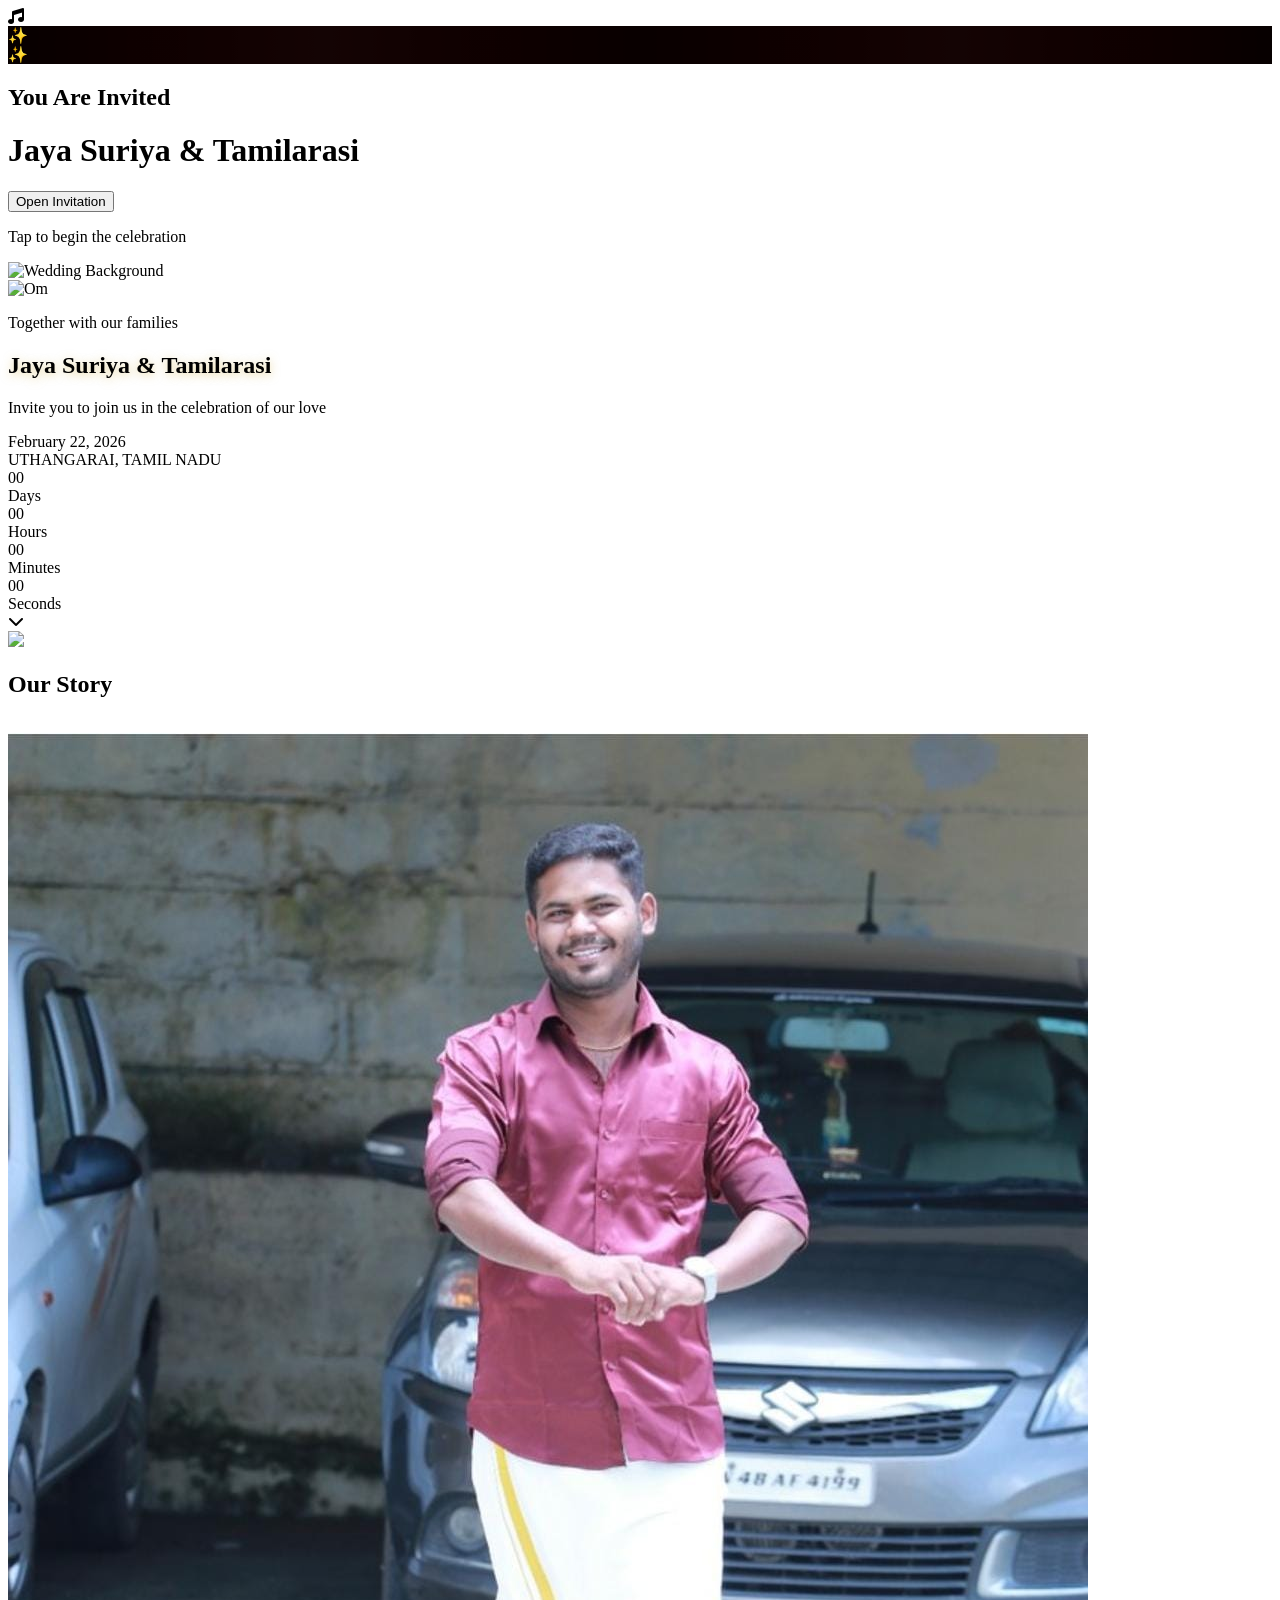
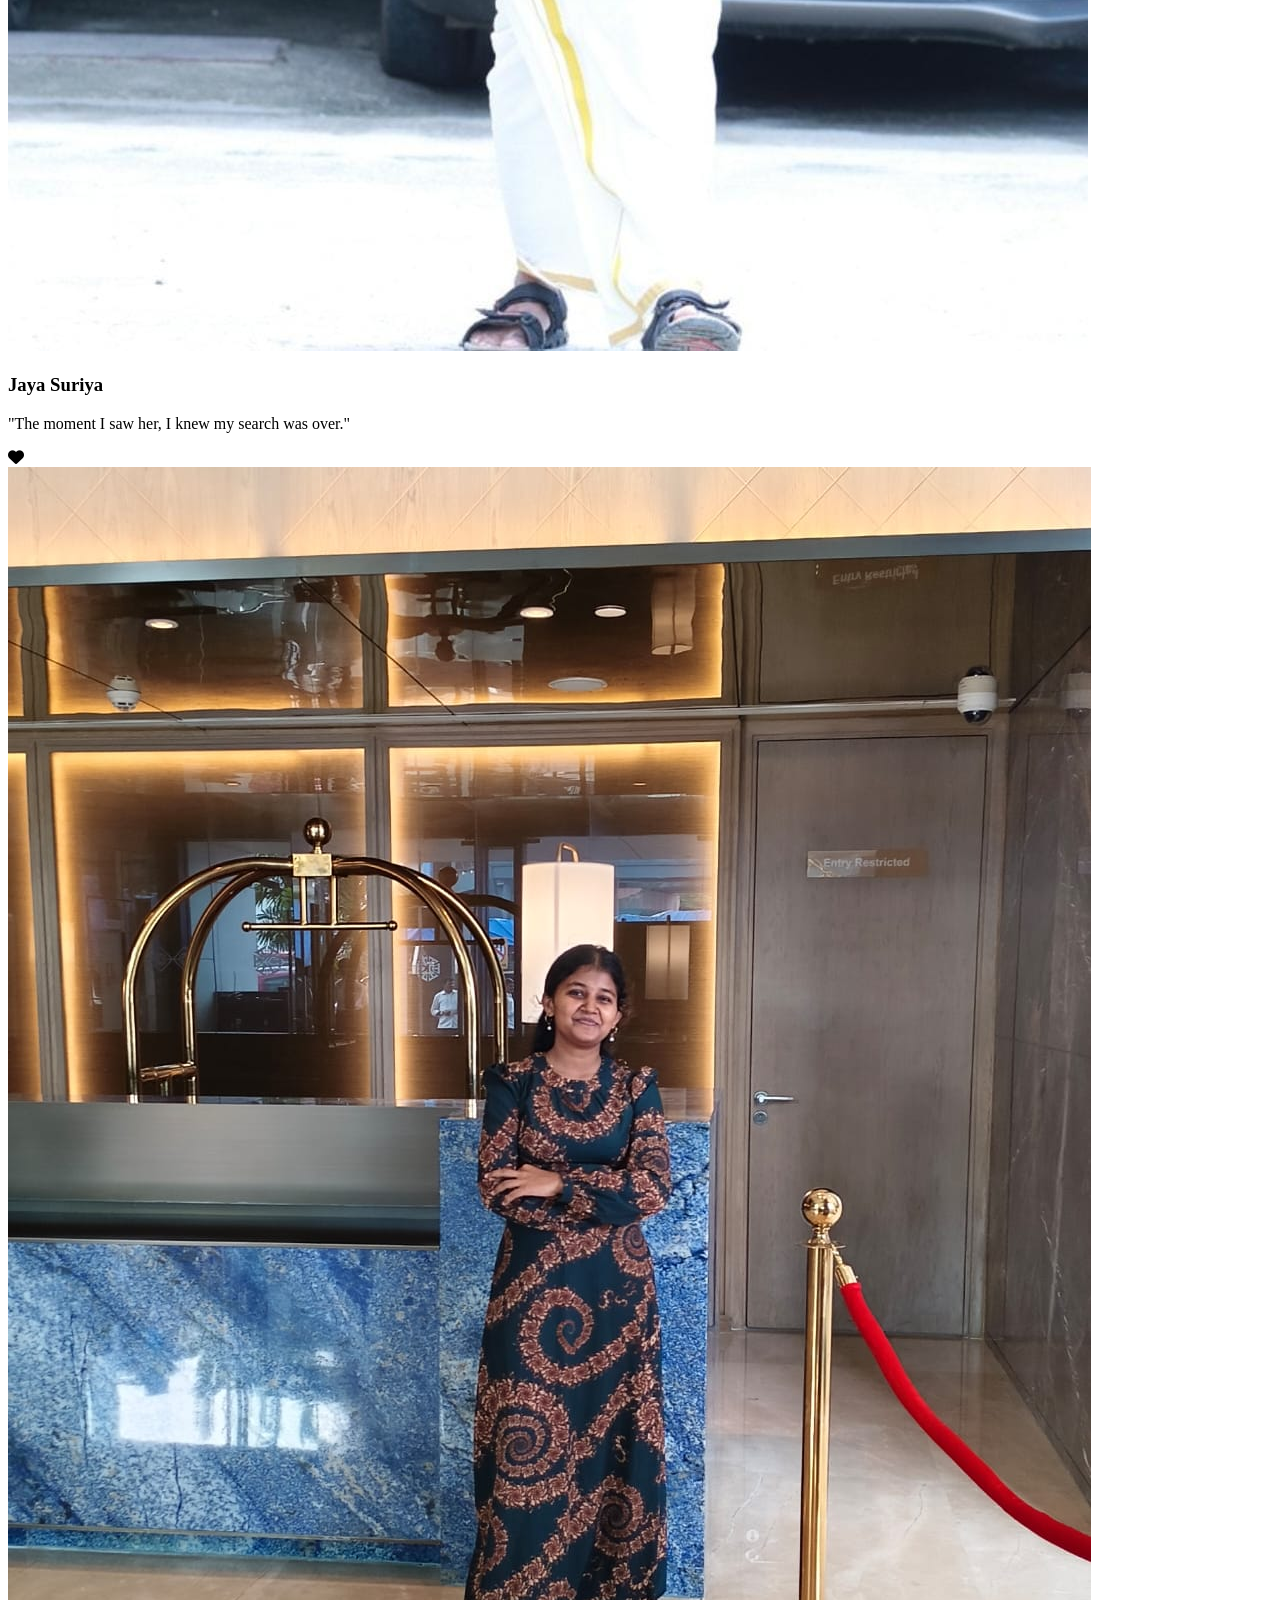
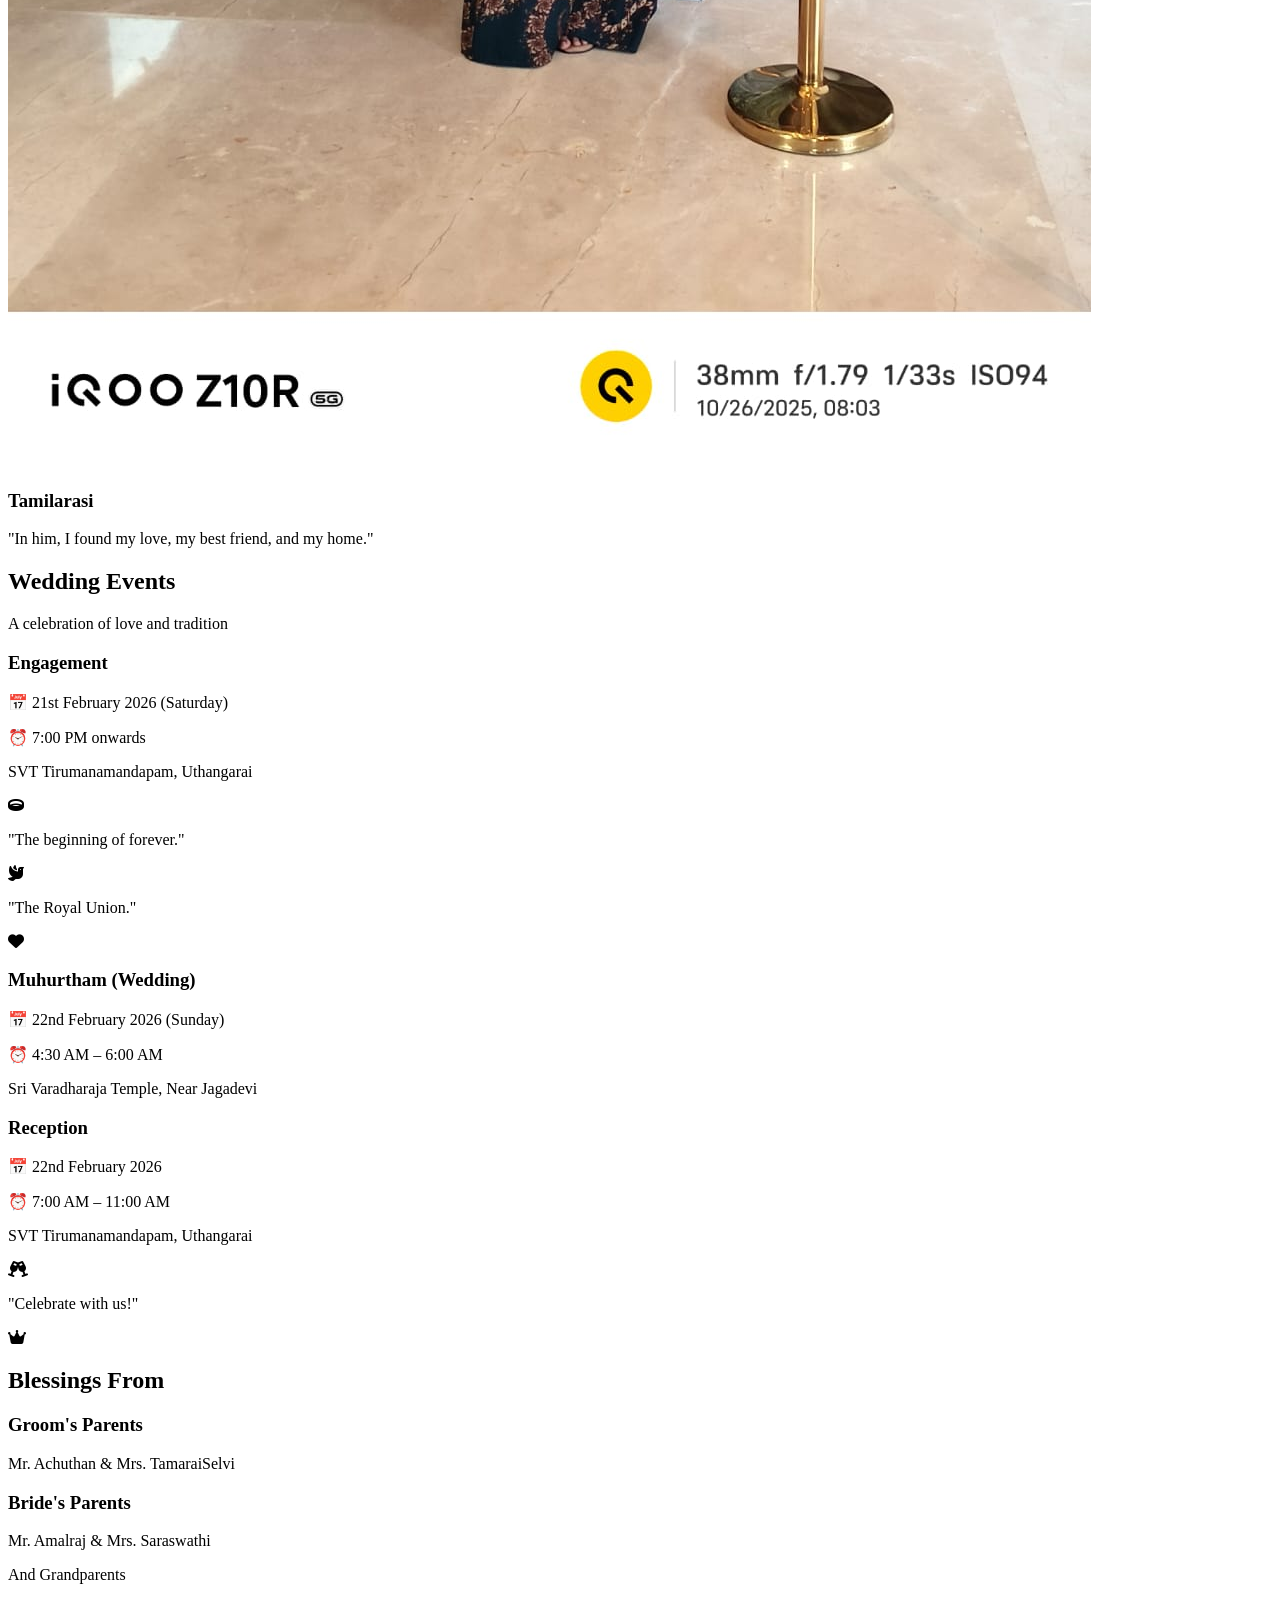
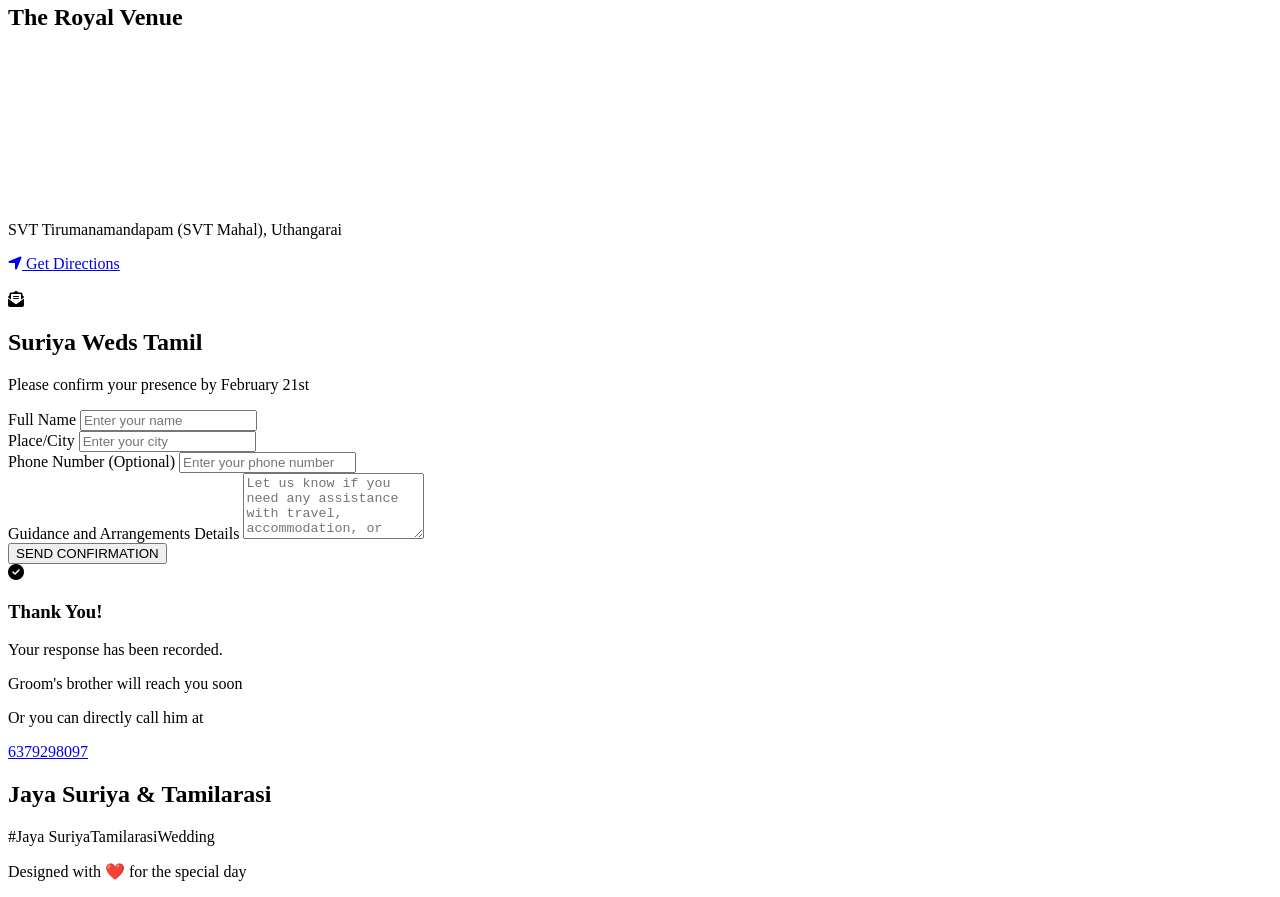
==== commit 5fb23d0b: "Add files via upload" ====
--- a/index.html
+++ b/index.html
@@ -539,13 +539,6 @@
                         </div>
 
                         <div>
-                            <label class="block text-gold-400 text-sm uppercase tracking-wider mb-2">Email ID</label>
-                            <input type="email" name="Email"
-                                class="w-full bg-royal-900 border-b border-gold-500 text-cream px-4 py-3 focus:outline-none focus:border-gold-300 transition-colors"
-                                placeholder="Enter your email" required>
-                        </div>
-
-                        <div>
                             <label class="block text-gold-400 text-sm uppercase tracking-wider mb-2">Guidance and Arrangements Details</label>
                             <textarea name="Message" rows="4"
                                 class="w-full bg-royal-900 border border-gold-500 text-cream px-4 py-3 focus:outline-none focus:border-gold-300 transition-colors rounded"
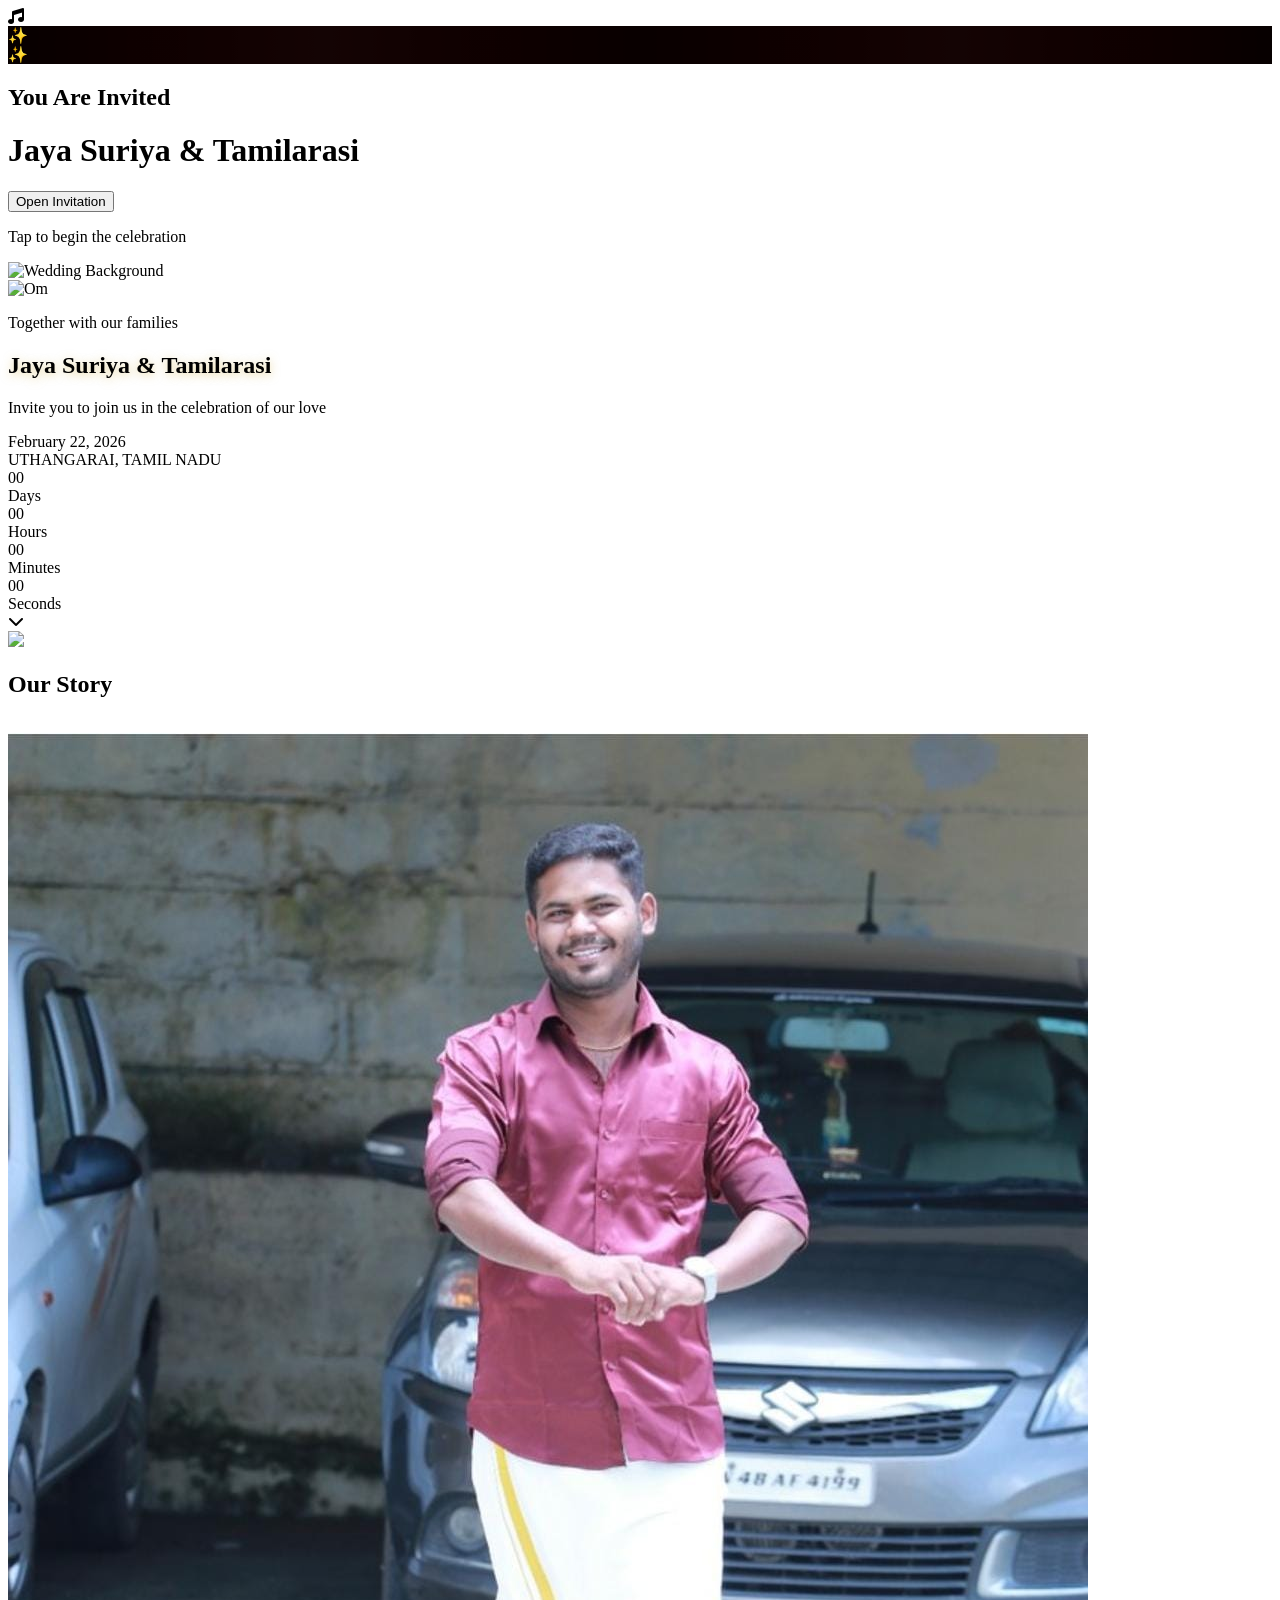
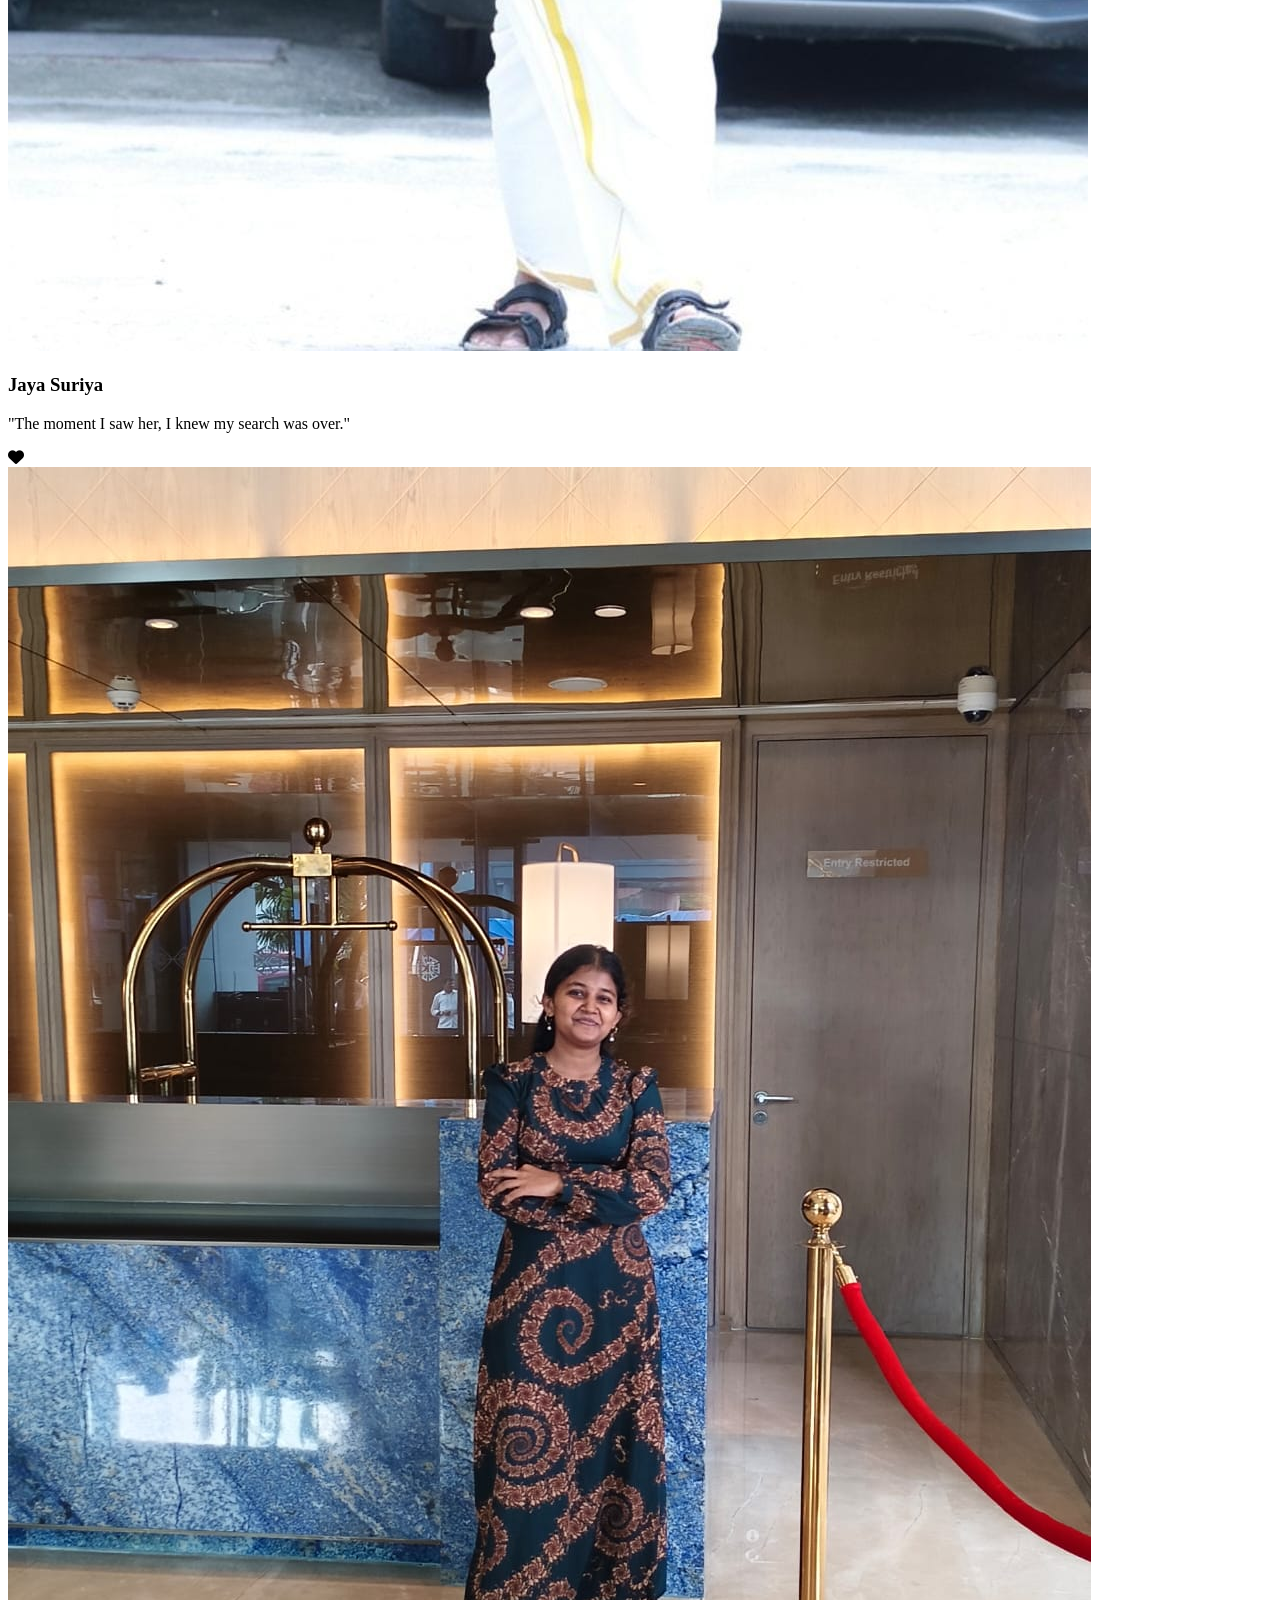
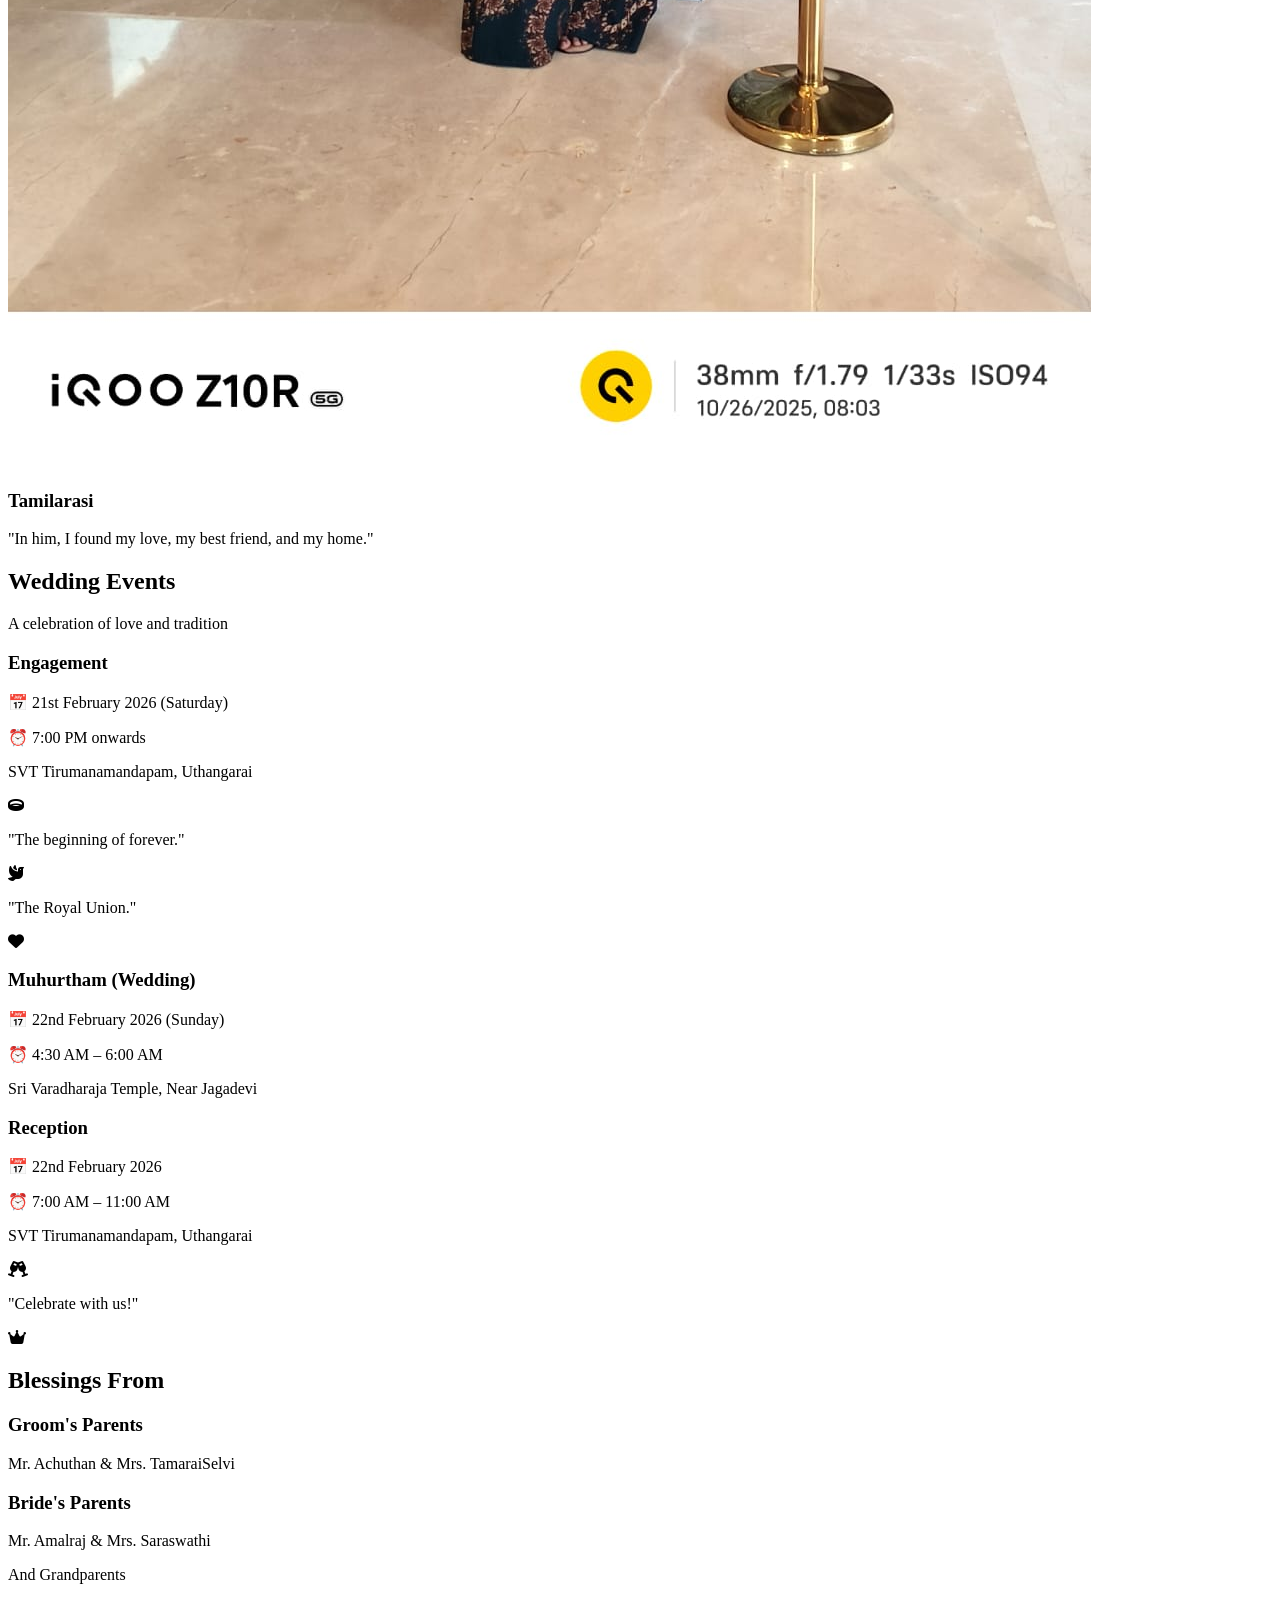
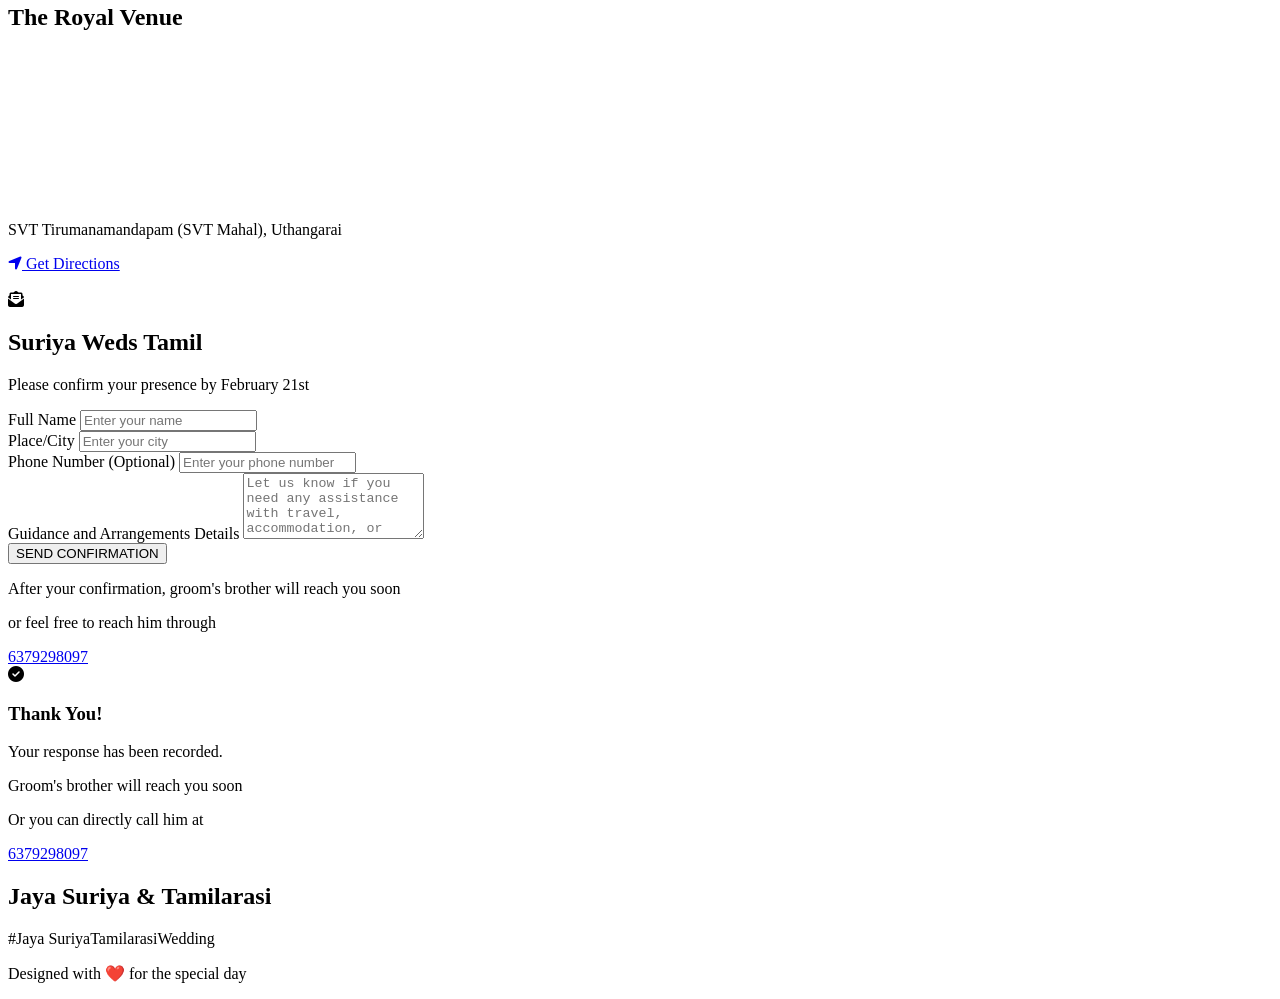
==== commit 37c4a26a: "Add files via upload" ====
--- a/index.html
+++ b/index.html
@@ -549,6 +549,12 @@
                             class="w-full bg-gold-500 text-royal-900 font-bold font-serif py-4 hover:bg-cream transition-colors duration-300 mt-4">
                             SEND CONFIRMATION
                         </button>
+                        
+                        <div class="mt-6 text-center border-t border-gold-500/30 pt-6">
+                            <p class="text-gold-200 text-sm mb-2">After your confirmation, groom's brother will reach you soon</p>
+                            <p class="text-cream text-sm">or feel free to reach him through</p>
+                            <a href="tel:+916379298097" class="text-gold-400 text-lg font-bold hover:text-gold-300 transition-colors">6379298097</a>
+                        </div>
                     </form>
 
                     <!-- Success Message (Hidden by default) -->
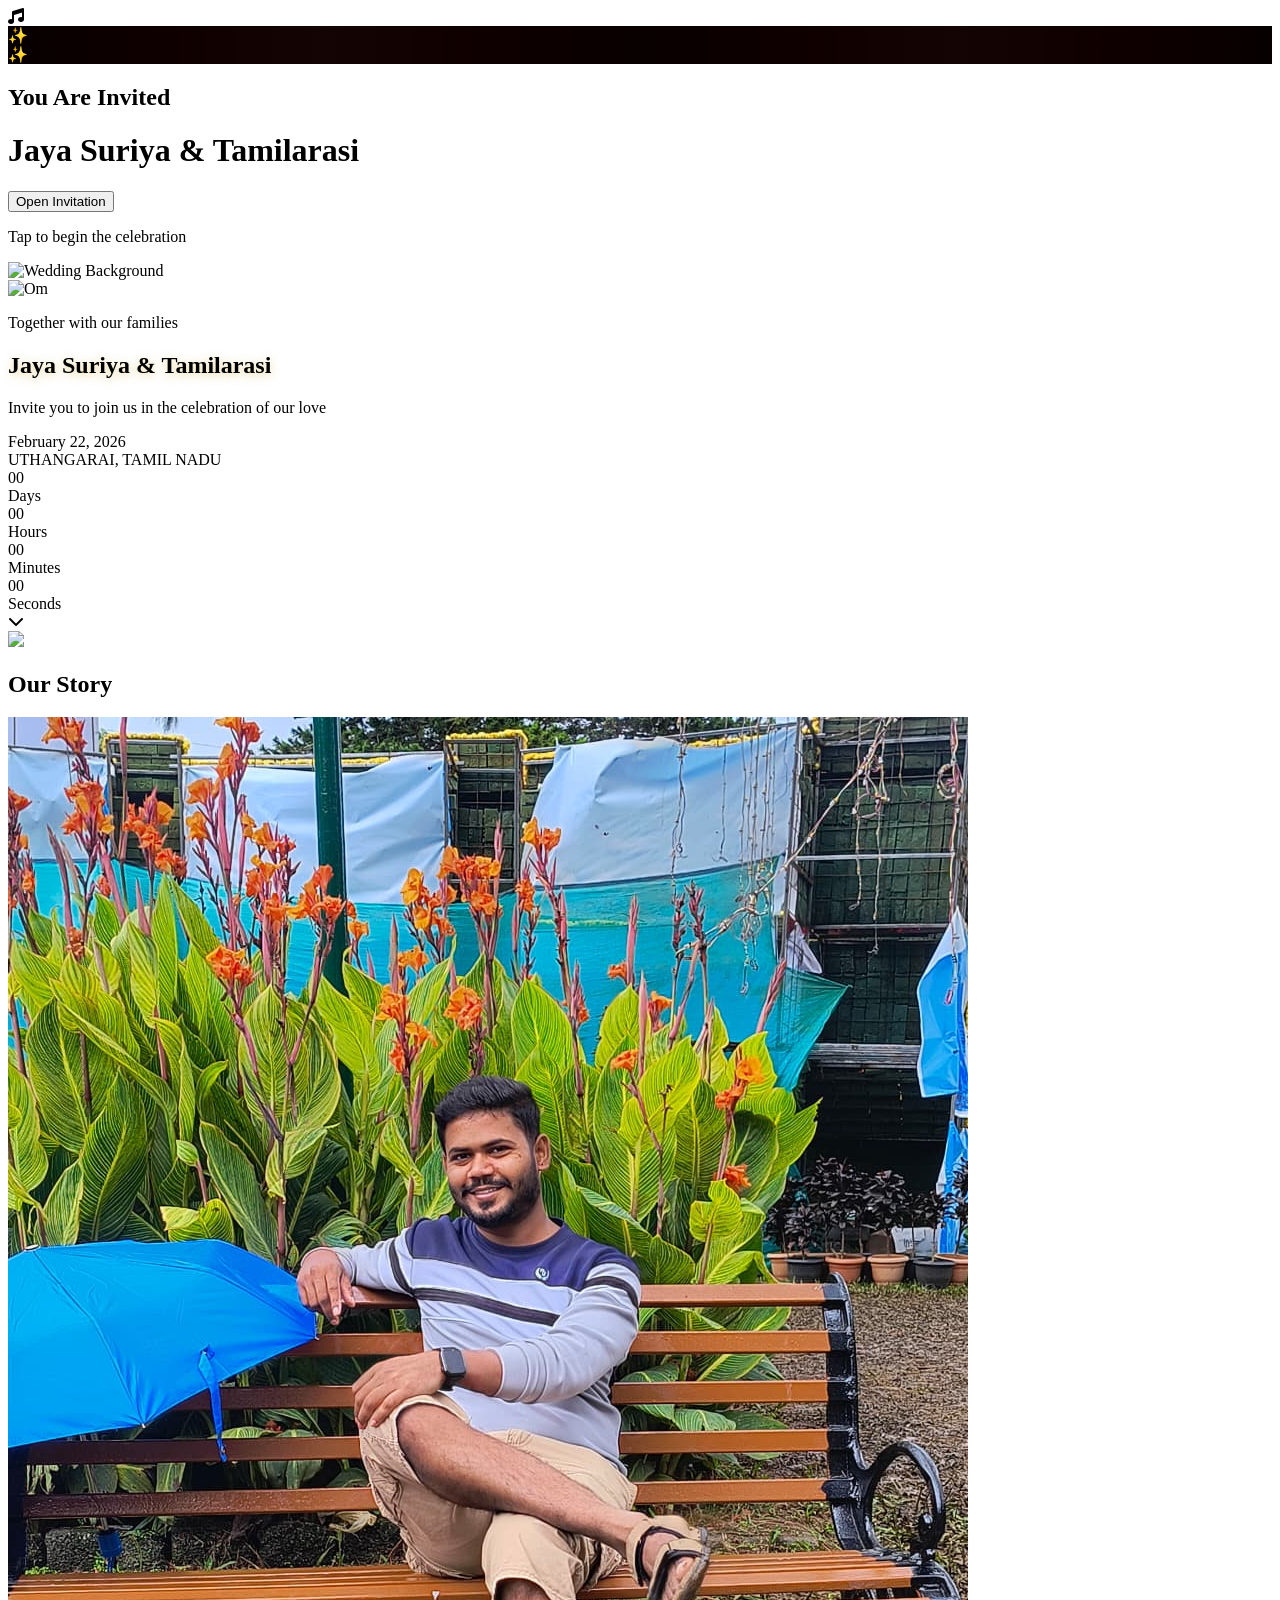
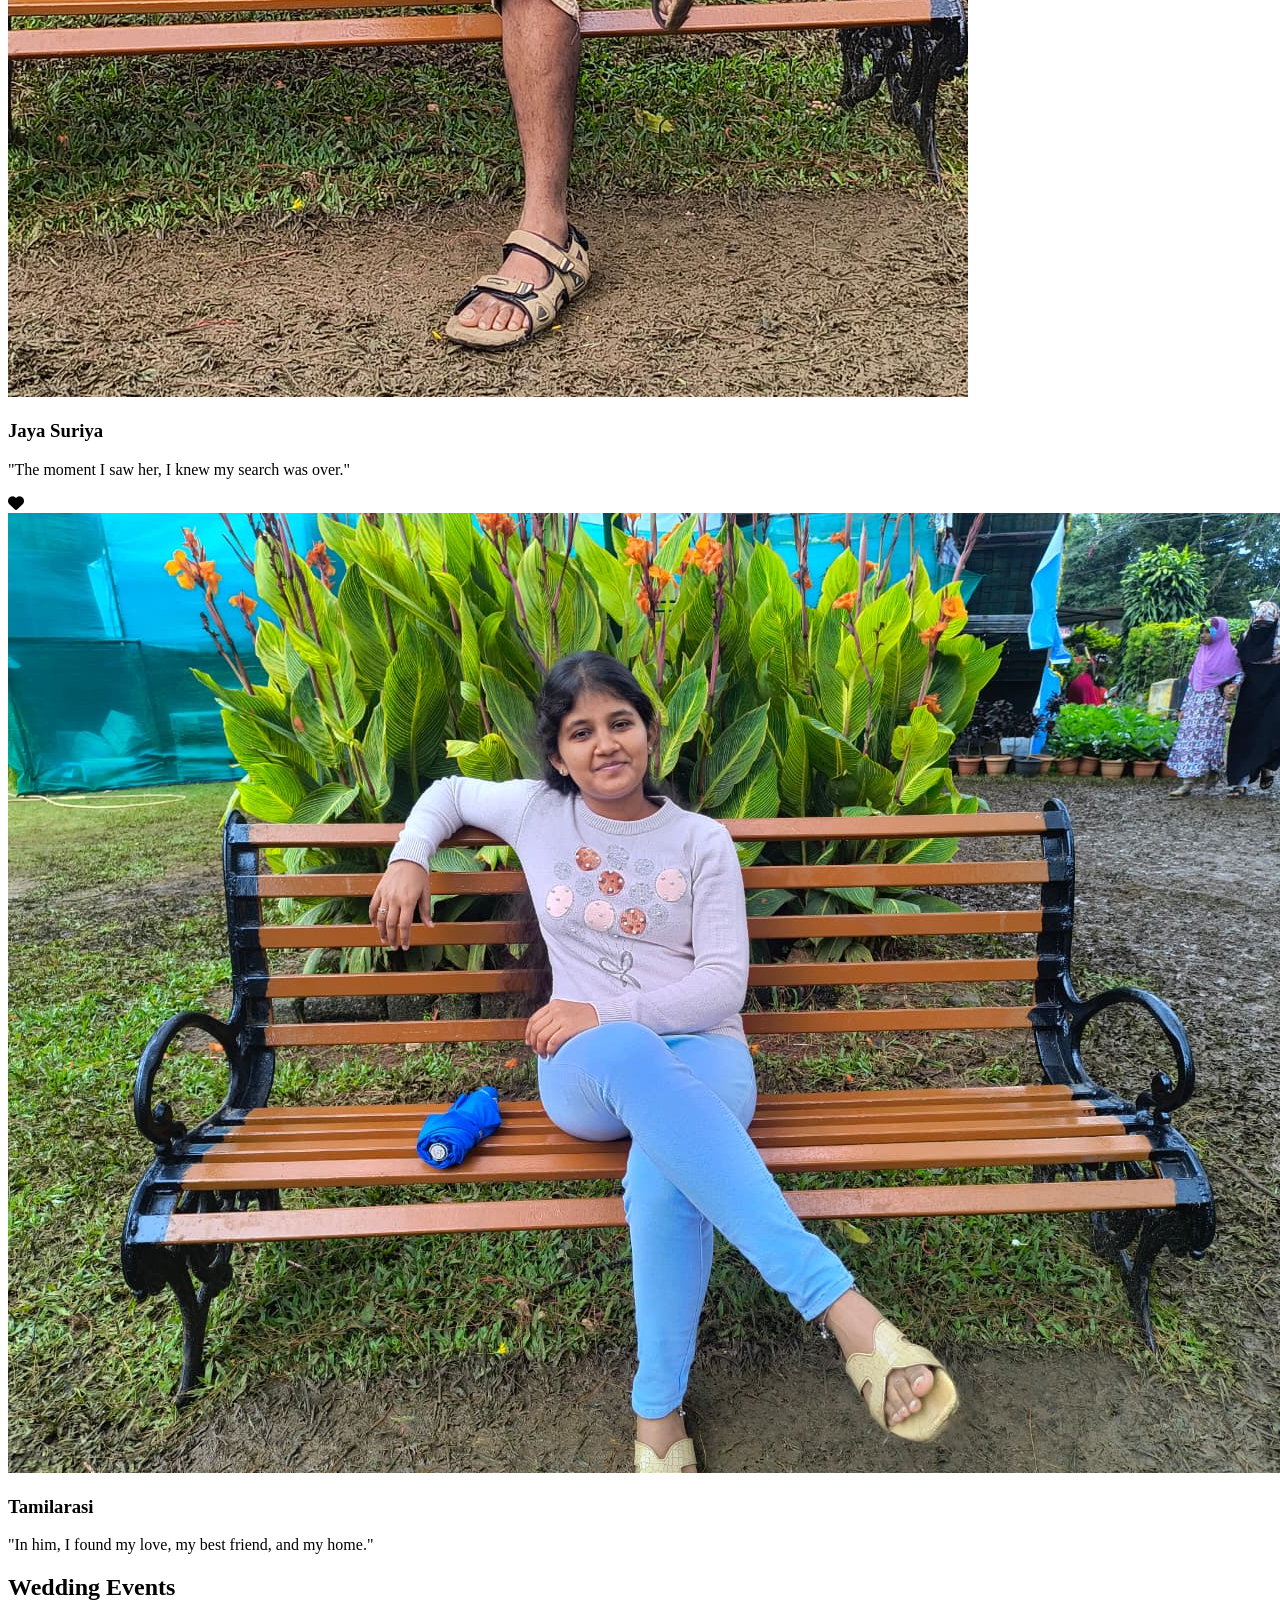
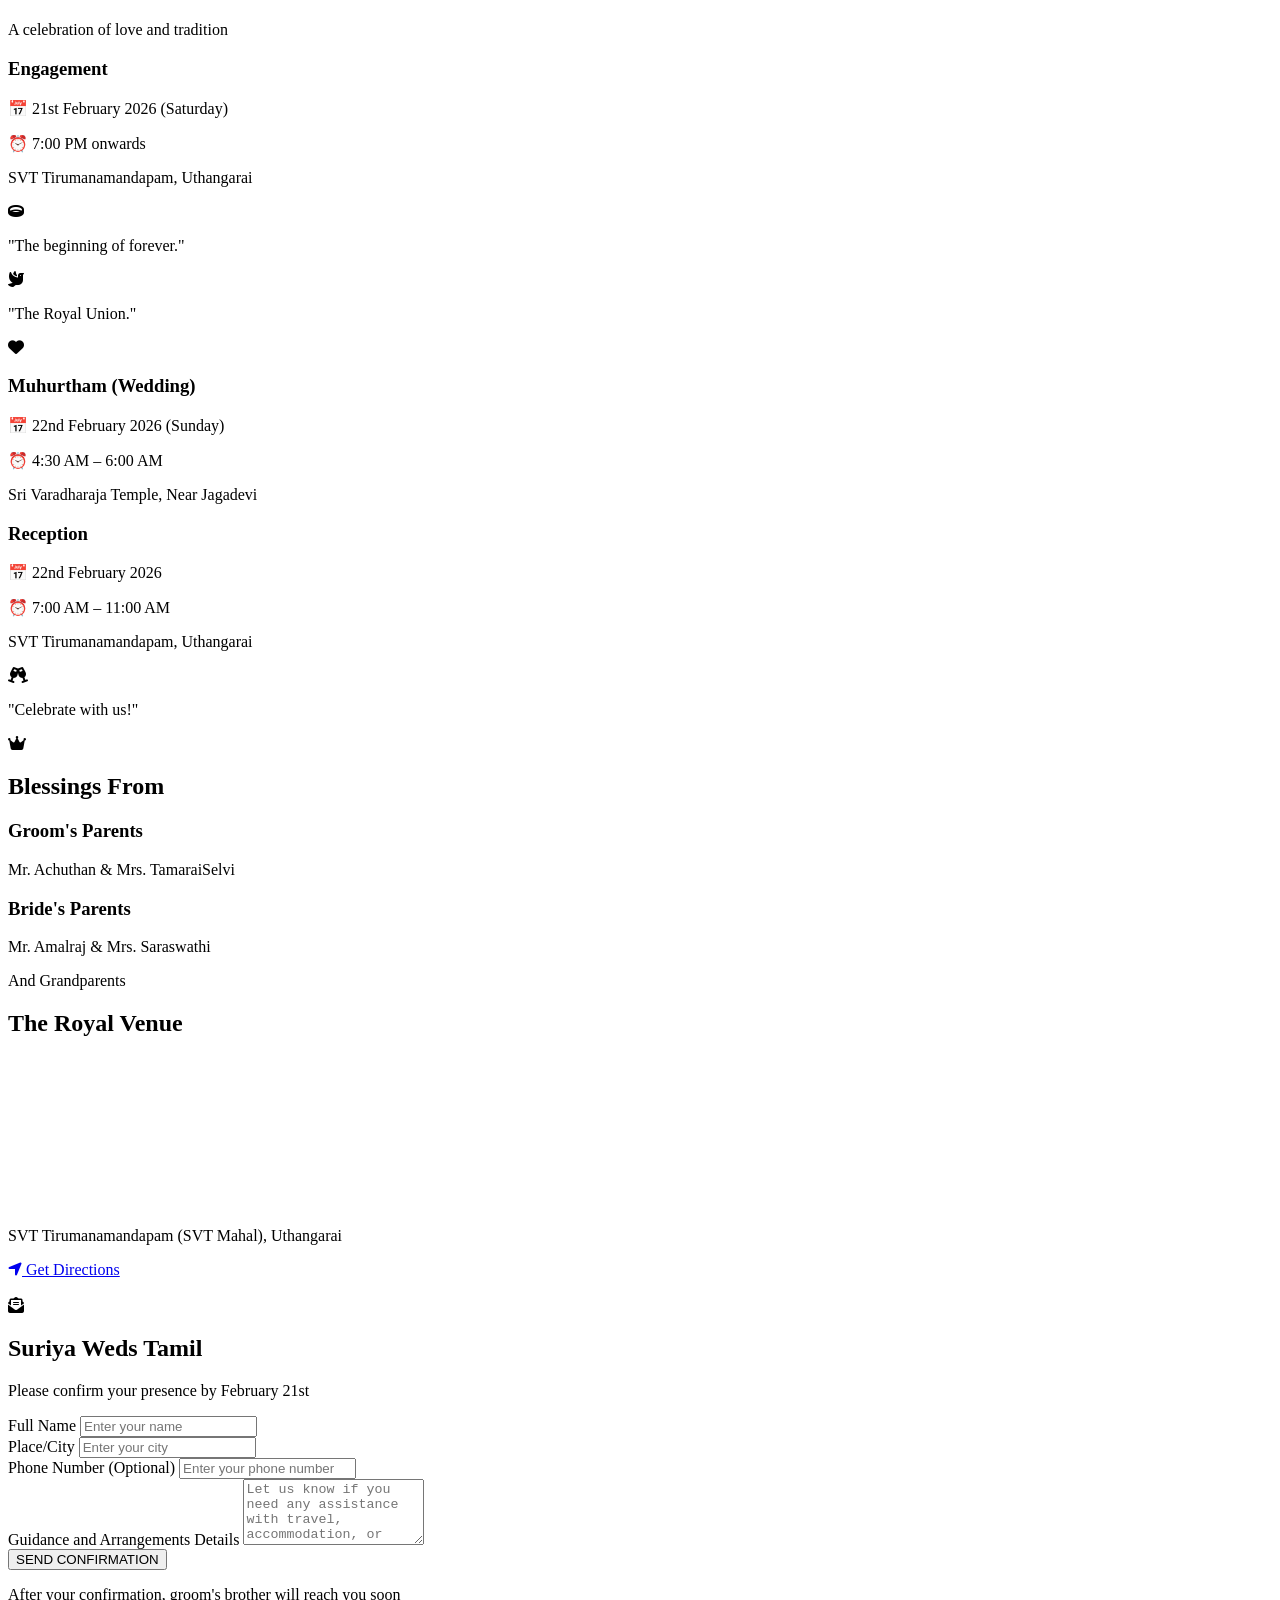
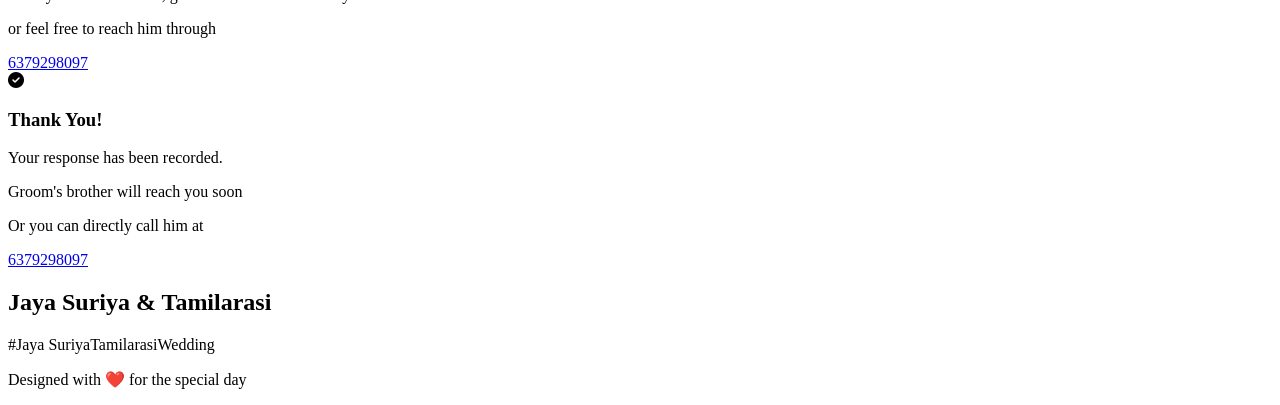
==== commit ce82c4dc: "Add files via upload" ====
--- a/index.html
+++ b/index.html
@@ -313,7 +313,7 @@
                             <div class="absolute inset-0 border-4 border-royal-900 rounded-full transform -rotate-12">
                             </div>
                             <img src="groom_image.jpeg"
-                                class="w-full h-full object-cover rounded-full shadow-xl grayscale hover:grayscale-0 transition-all duration-500"
+                                class="w-full h-full object-cover rounded-full shadow-xl transition-all duration-500"
                                 alt="Groom">
                         </div>
                         <h3 class="font-script text-4xl text-royal-900 mb-2">Jaya Suriya</h3>
@@ -334,7 +334,7 @@
                             <div class="absolute inset-0 border-4 border-royal-900 rounded-full transform rotate-12">
                             </div>
                             <img src="bride_photo.jpeg"
-                                class="w-full h-full object-cover rounded-full shadow-xl grayscale hover:grayscale-0 transition-all duration-500"
+                                class="w-full h-full object-cover rounded-full shadow-xl transition-all duration-500"
                                 alt="Bride">
                         </div>
                         <h3 class="font-script text-4xl text-royal-900 mb-2">Tamilarasi</h3>
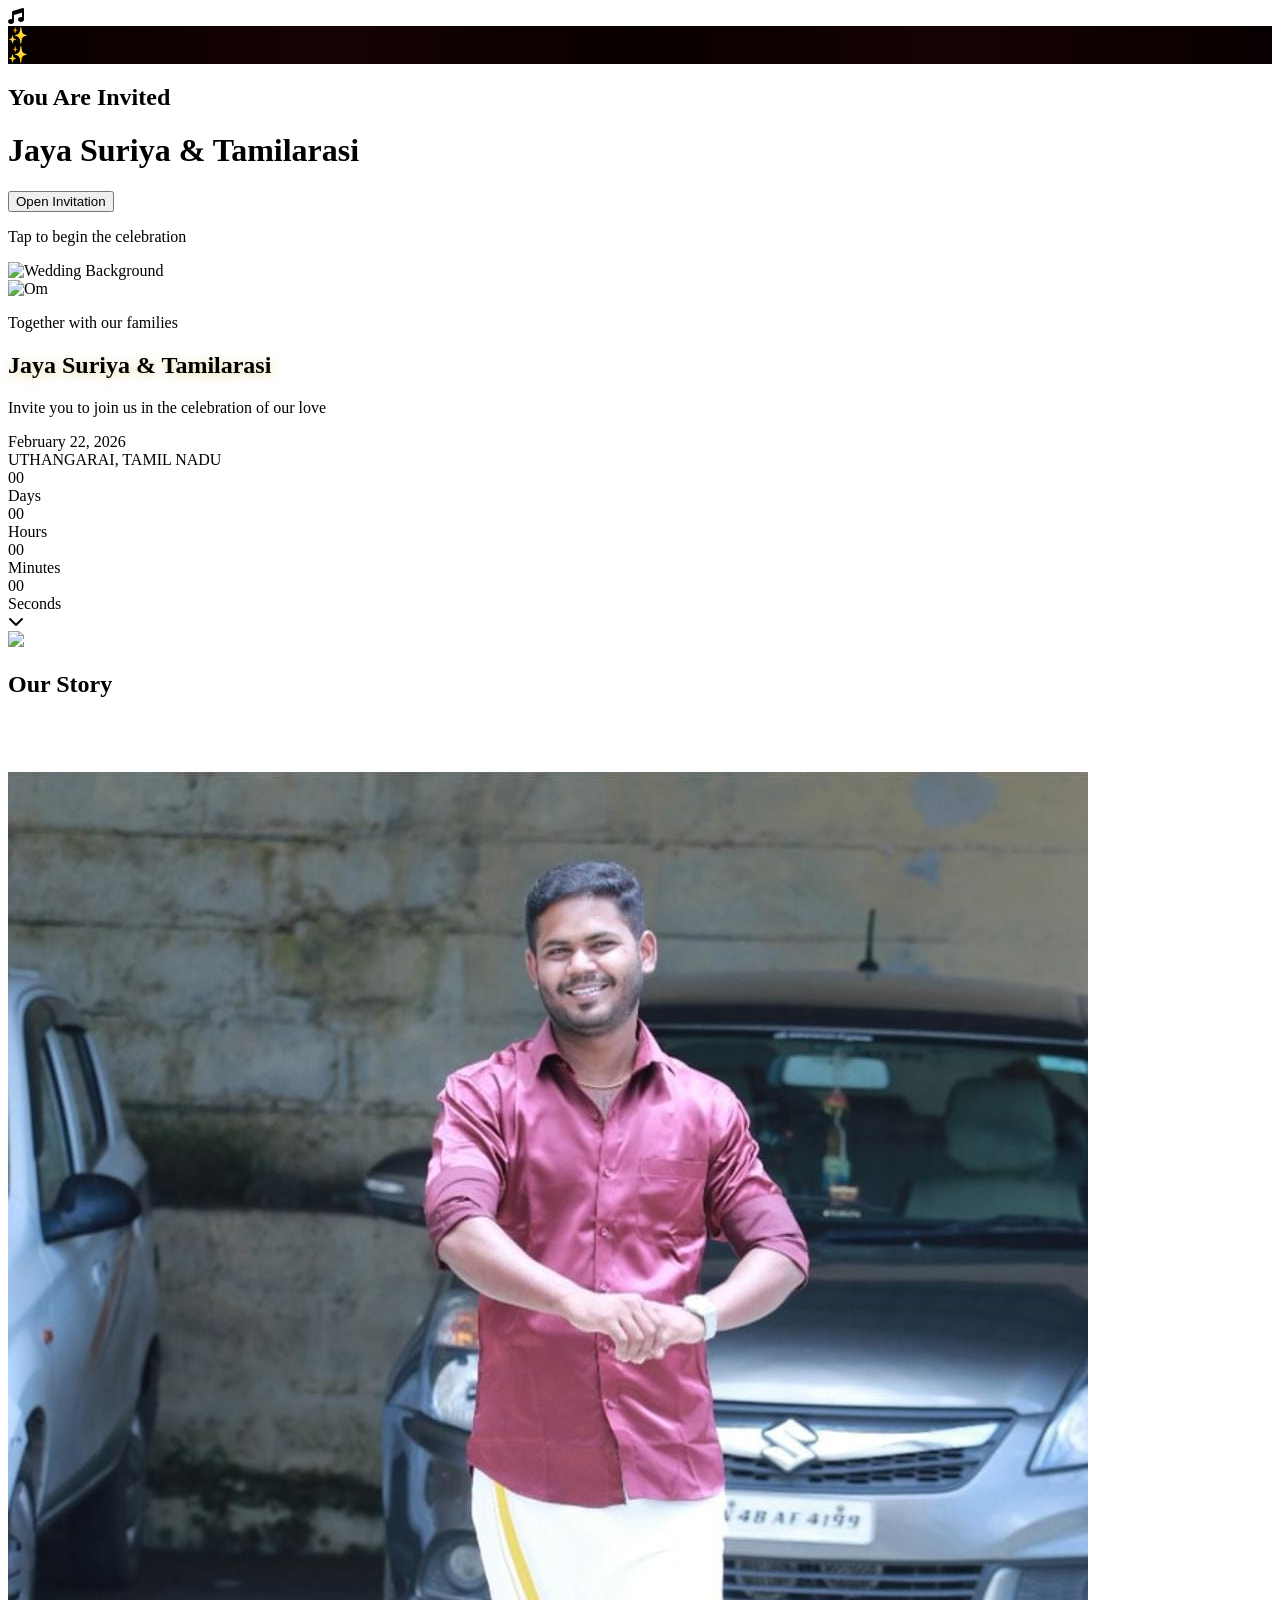
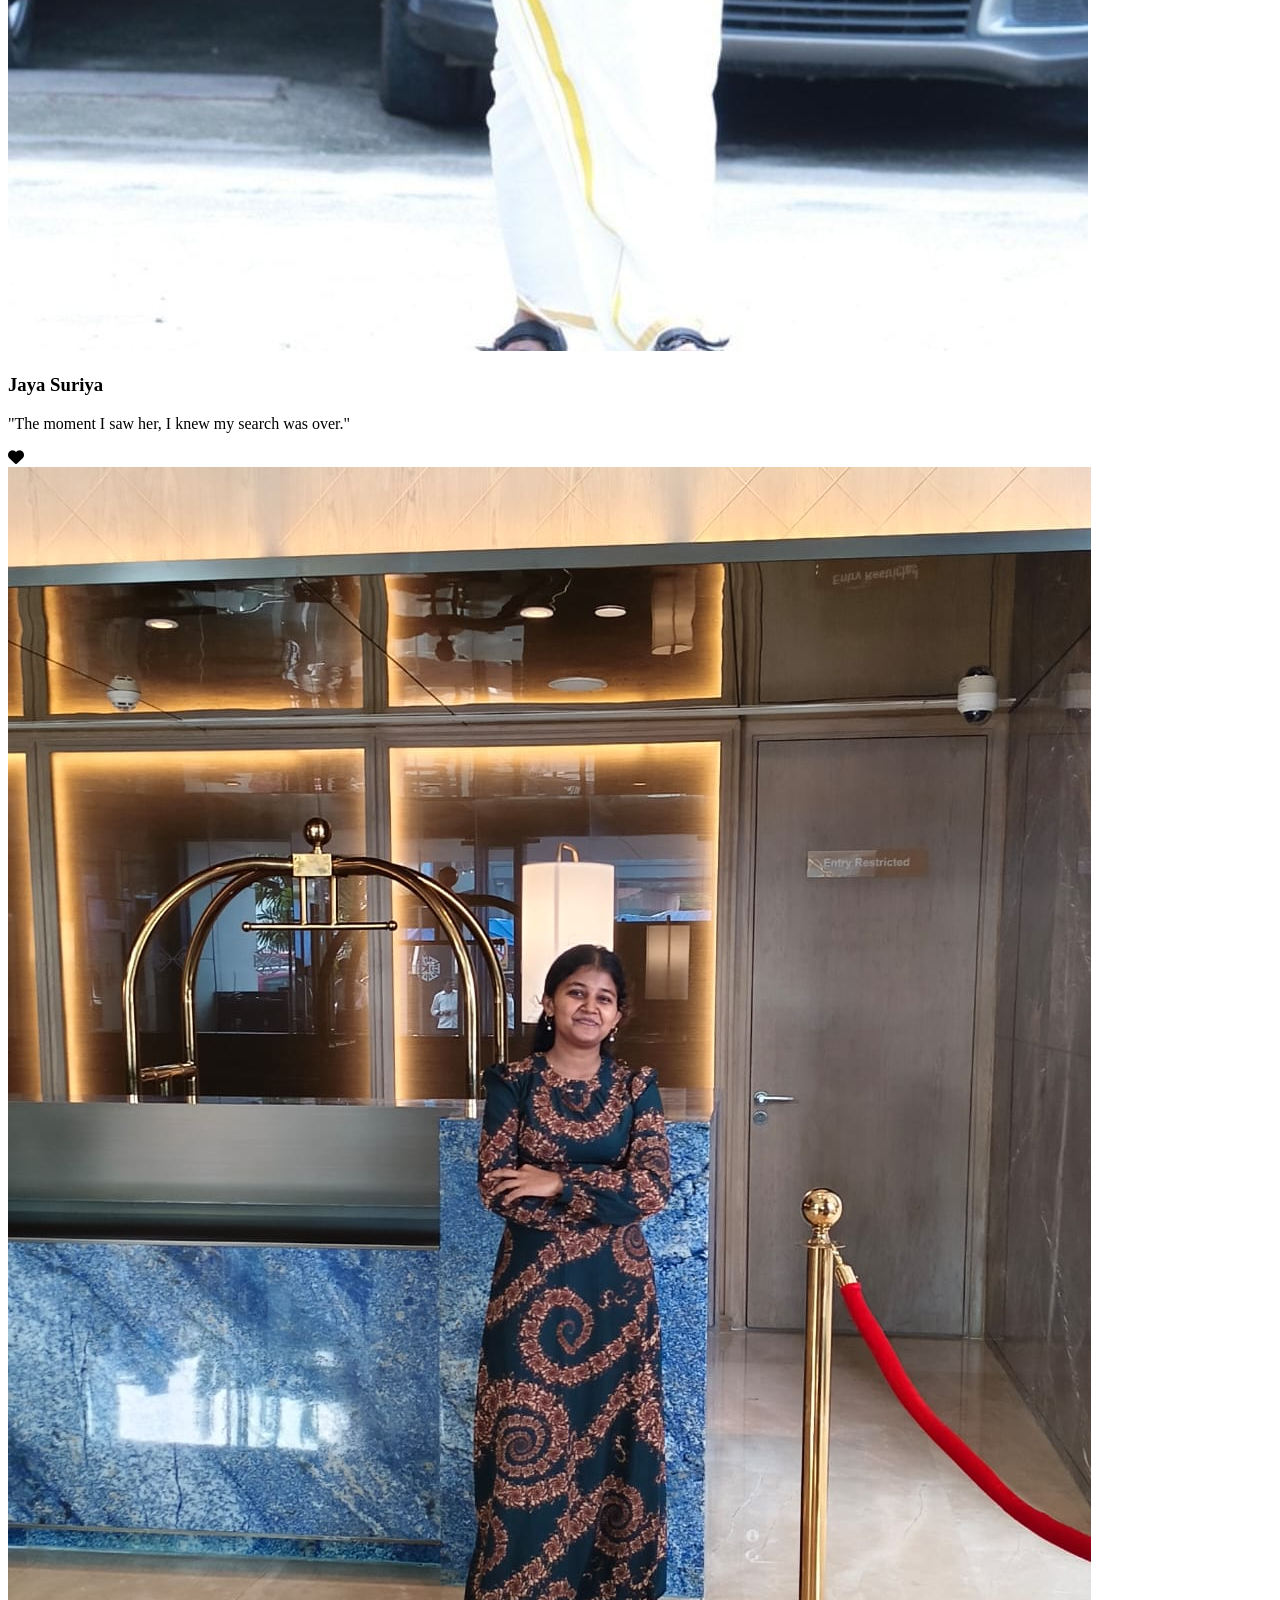
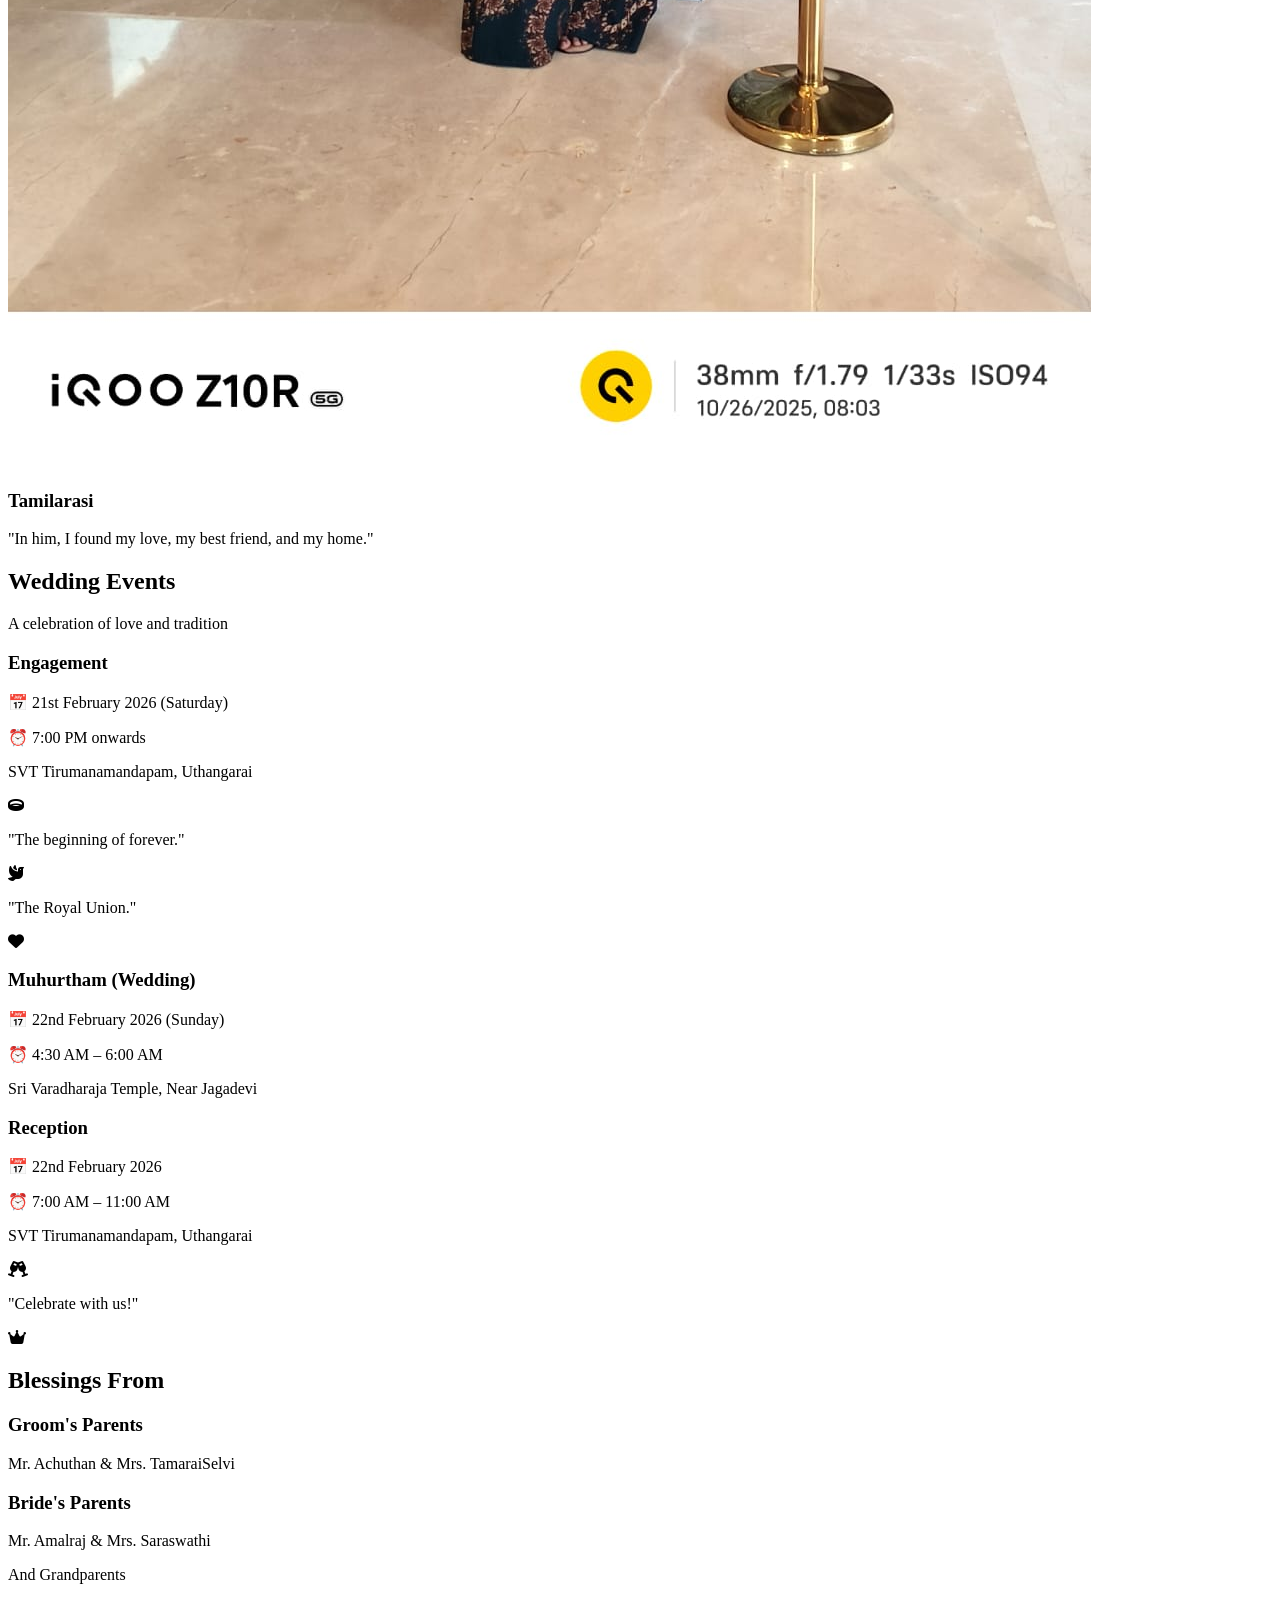
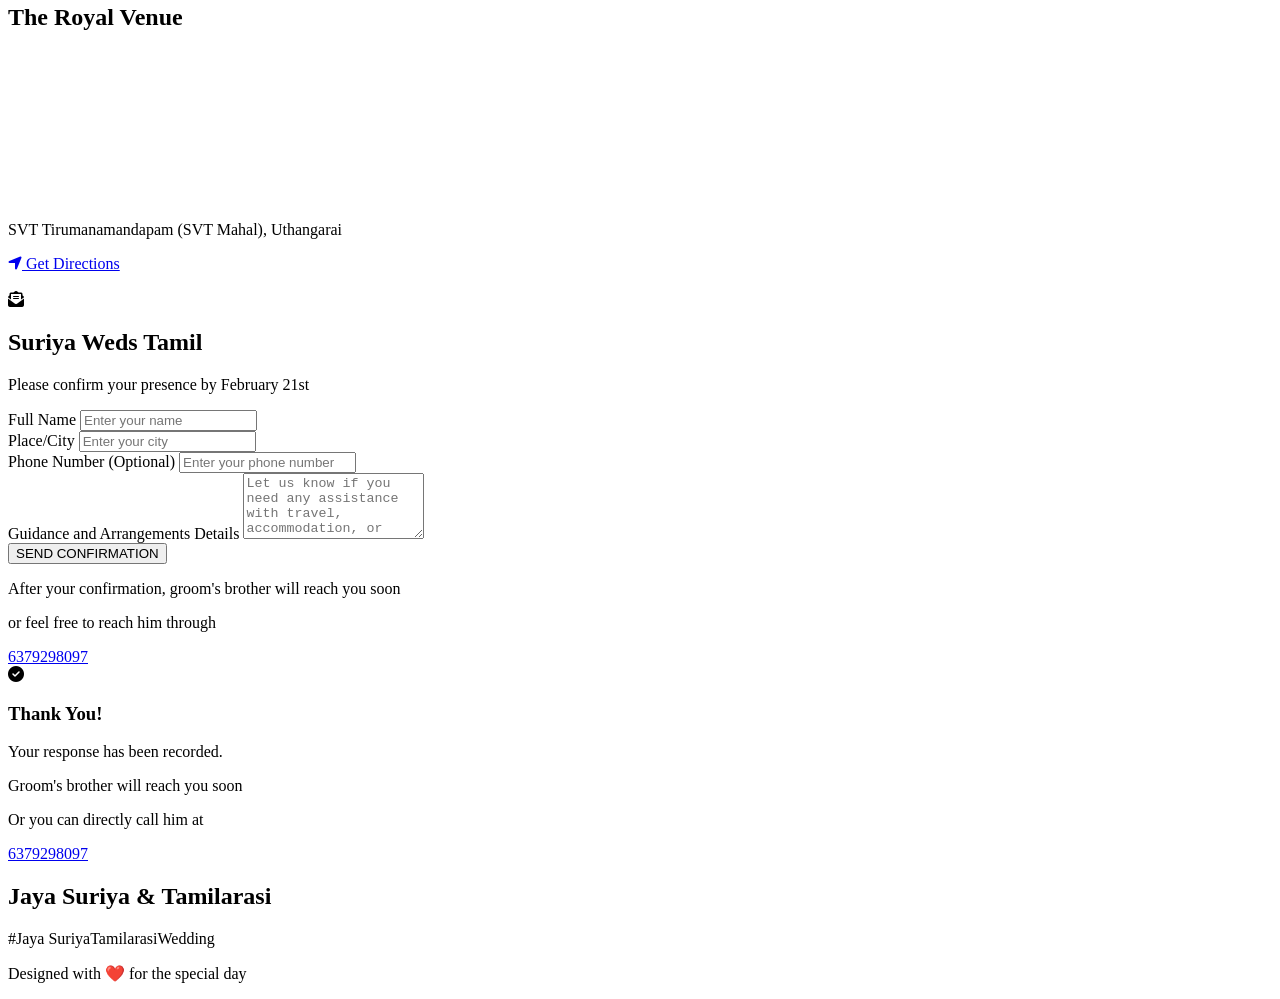
==== commit a4fc365d: "Add files via upload" ====
--- a/index.html
+++ b/index.html
@@ -306,14 +306,14 @@
 
                 <div class="flex flex-col md:flex-row items-center justify-center gap-12 md:gap-24">
                     <!-- Groom -->
-                    <div class="text-center couple-card opacity-0 transform -translate-x-20">
-                        <div class="relative w-64 h-64 mx-auto mb-6">
+                    <div class="text-center couple-card opacity-0 transform -translate-x-20 scale-0">
+                        <div class="relative w-64 h-64 mx-auto mb-6 cursor-pointer" onclick="var img = this.querySelector('img'); if(img.src.includes('_bkup')) { img.src = 'groom_image.jpeg'; img.style.objectPosition = 'center'; } else { img.src = 'groom_image_bkup.jpeg'; img.style.objectPosition = 'center 1cm'; }">
                             <div class="absolute inset-0 border-4 border-gold-500 rounded-full transform rotate-45">
                             </div>
                             <div class="absolute inset-0 border-4 border-royal-900 rounded-full transform -rotate-12">
                             </div>
-                            <img src="groom_image.jpeg"
-                                class="w-full h-full object-cover rounded-full shadow-xl transition-all duration-500"
+                            <img src="groom_image_bkup.jpeg"
+                                class="w-full h-full object-cover rounded-full shadow-xl transition-all duration-500" style="object-position: center 1cm;"
                                 alt="Groom">
                         </div>
                         <h3 class="font-script text-4xl text-royal-900 mb-2">Jaya Suriya</h3>
@@ -327,13 +327,13 @@
                     </div>
 
                     <!-- Bride -->
-                    <div class="text-center couple-card opacity-0 transform translate-x-20">
-                        <div class="relative w-64 h-64 mx-auto mb-6">
+                    <div class="text-center couple-card opacity-0 transform translate-x-20 scale-0">
+                        <div class="relative w-64 h-64 mx-auto mb-6 cursor-pointer" onclick="this.querySelector('img').src = this.querySelector('img').src.includes('_front') ? 'bride_photo.jpeg' : 'bride_photo_front.jpeg'">
                             <div class="absolute inset-0 border-4 border-gold-500 rounded-full transform -rotate-45">
                             </div>
                             <div class="absolute inset-0 border-4 border-royal-900 rounded-full transform rotate-12">
                             </div>
-                            <img src="bride_photo.jpeg"
+                            <img src="bride_photo_front.jpeg"
                                 class="w-full h-full object-cover rounded-full shadow-xl transition-all duration-500"
                                 alt="Bride">
                         </div>
@@ -773,7 +773,7 @@
 
         gsap.to(".couple-card", {
             scrollTrigger: { trigger: ".couple-card", start: "top 75%" },
-            x: 0, opacity: 1, stagger: 0.3, duration: 1, ease: "back.out(1.7)"
+            x: 0, opacity: 1, scale: 1, stagger: 0.3, duration: 1.5, ease: "back.out(1.7)"
         });
 
         ScrollTrigger.create({
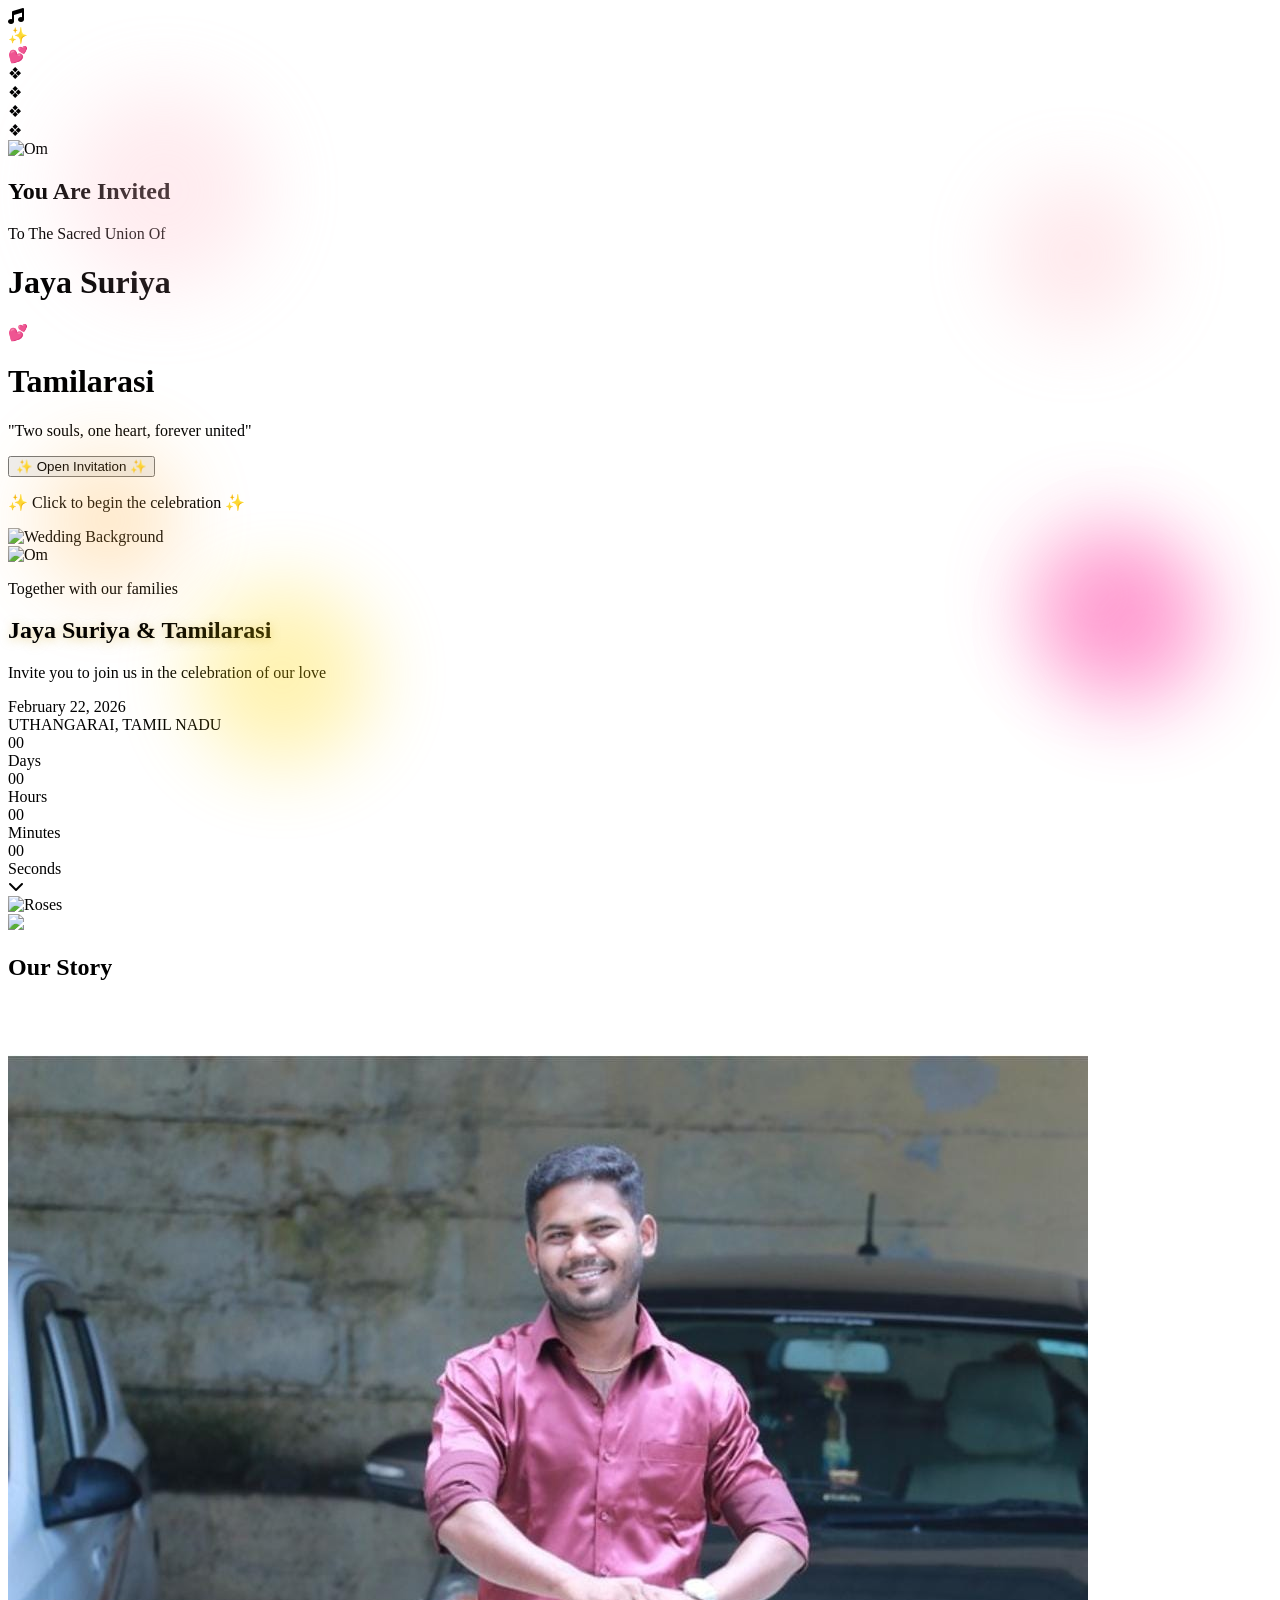
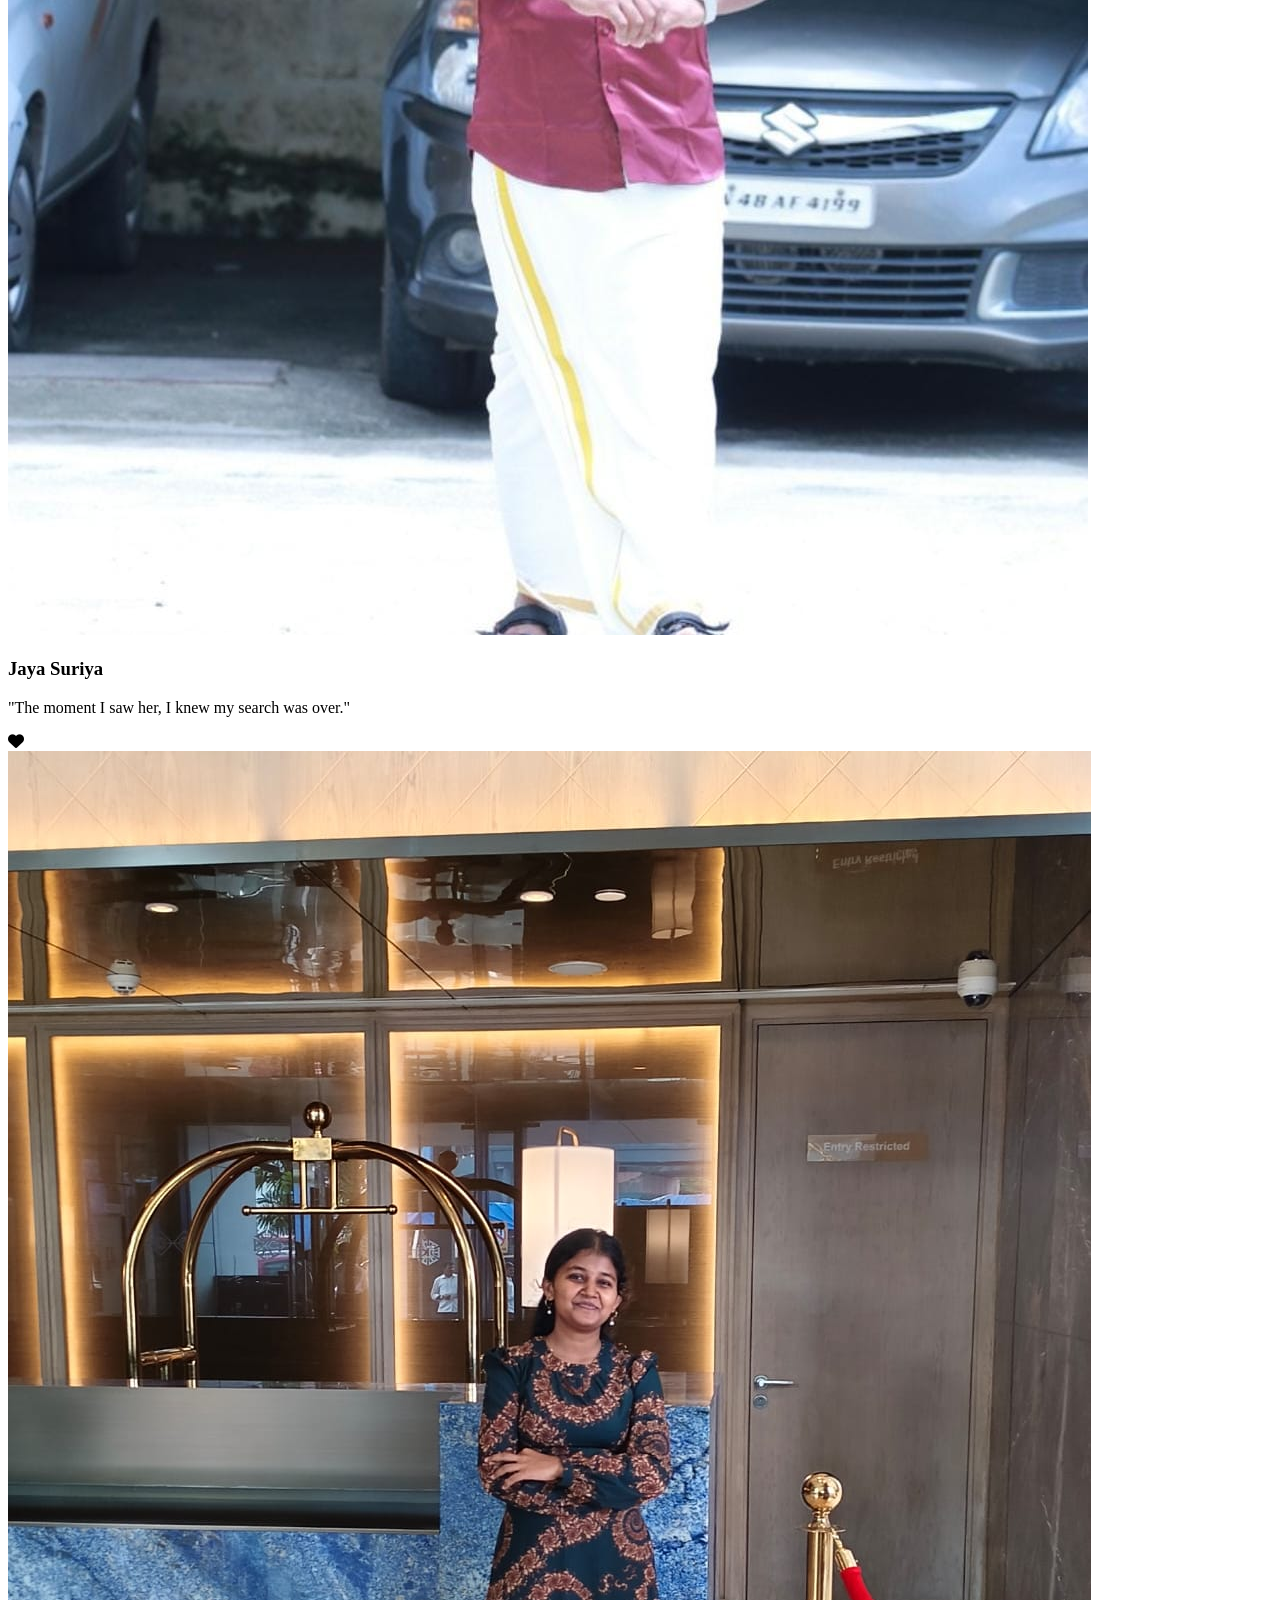
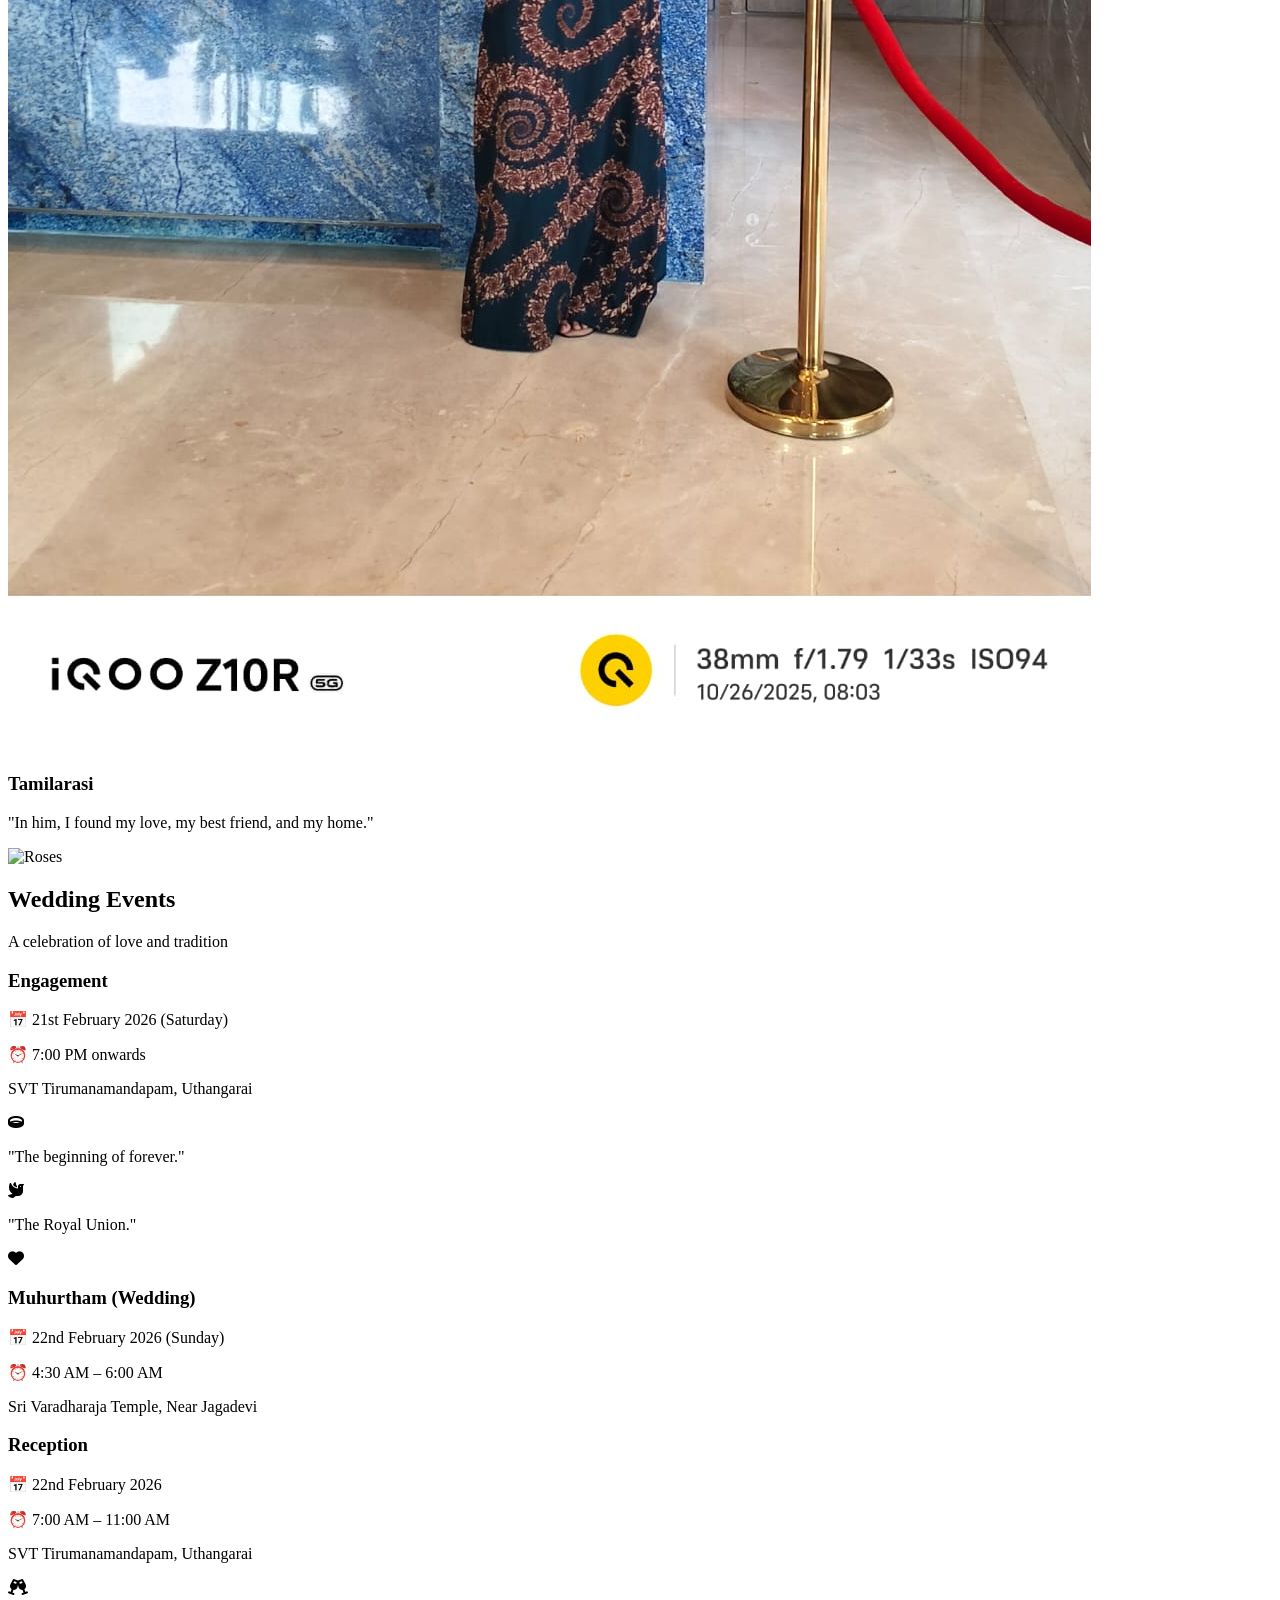
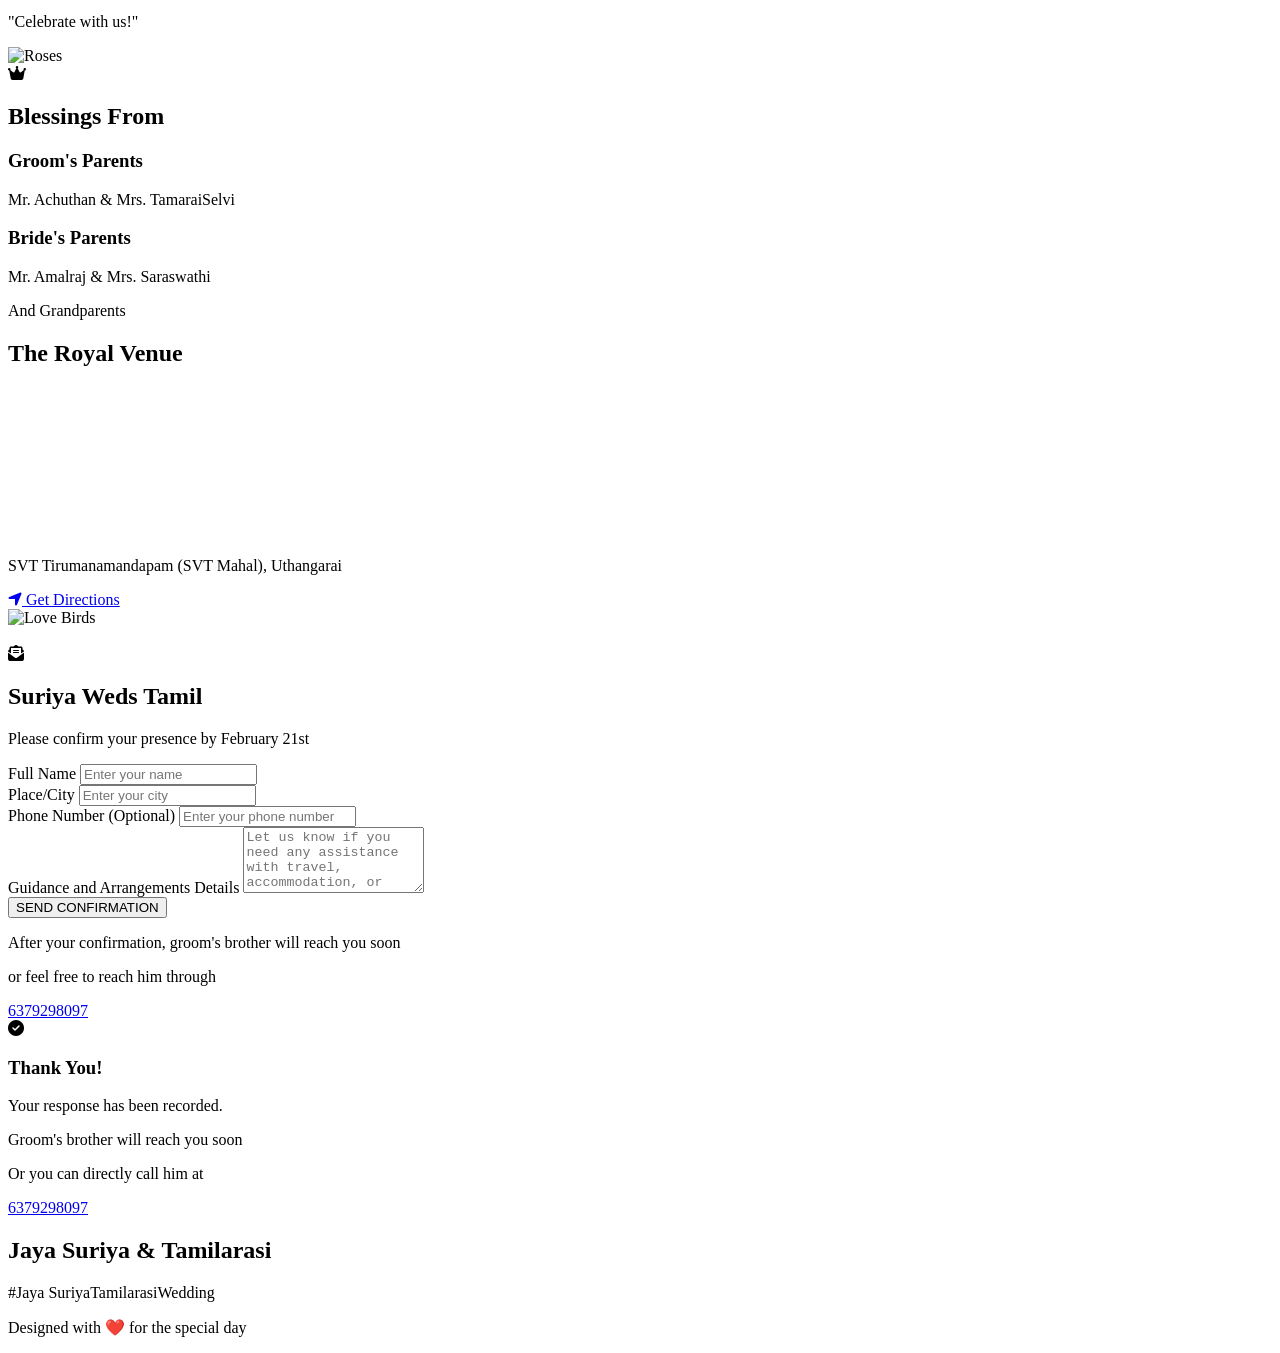
==== commit 22a5131f: "Add files via upload" ====
--- a/index.html
+++ b/index.html
@@ -30,16 +30,16 @@
                 extend: {
                     colors: {
                         royal: {
-                            900: '#2a0202', // Darker Maroon for depth
-                            800: '#4a0404',
-                            700: '#630808',
-                            100: '#f9ebeb'
+                            900: '#001f3f', // Navy Blue
+                            800: '#003366',
+                            700: '#004080',
+                            100: '#e6f2ff'
                         },
                         gold: {
-                            400: '#d4af37',
-                            500: '#c5a028',
-                            600: '#b08d20',
-                            glow: '#fadd80'
+                            400: '#FFD700',
+                            500: '#FFC700',
+                            600: '#FFB700',
+                            glow: '#FFED4E'
                         },
                         cream: '#fffdd0',
                     },
@@ -60,11 +60,11 @@
         }
 
         ::-webkit-scrollbar-track {
-            background: #2a0202;
+            background: #001f3f;
         }
 
         ::-webkit-scrollbar-thumb {
-            background: #d4af37;
+            background: #FFD700;
             border-radius: 4px;
         }
 
@@ -106,6 +106,22 @@
             animation: spin-slow 60s linear infinite;
         }
 
+        /* Flower Bokeh */
+        .flower-bokeh {
+            position: absolute;
+            border-radius: 50%;
+            filter: blur(40px);
+            opacity: 0.3;
+            animation: float 20s infinite ease-in-out;
+        }
+
+        @keyframes float {
+            0%, 100% { transform: translateY(0) translateX(0); }
+            25% { transform: translateY(-30px) translateX(20px); }
+            50% { transform: translateY(-60px) translateX(-20px); }
+            75% { transform: translateY(-30px) translateX(10px); }
+        }
+
         /* === ULTRA REALISTIC CURTAIN STYLES === */
         .curtain-container {
             perspective: 1000px;
@@ -114,7 +130,7 @@
 
         .curtain-panel {
             /* Realistic Velvet Texture using gradients for folds */
-            background-color: #4a0404;
+            background-color: #003366;
             background-image:
                 /* Deep shadows for folds */
                 repeating-linear-gradient(90deg,
@@ -134,13 +150,13 @@
 
         .curtain-hem {
             /* Ornate Gold Border */
-            background: linear-gradient(to bottom, #b08d20, #fadd80, #b08d20);
-            box-shadow: 0 0 15px rgba(212, 175, 55, 0.4);
+            background: linear-gradient(to bottom, #FFB700, #FFED4E, #FFB700);
+            box-shadow: 0 0 15px rgba(255, 215, 0, 0.4);
         }
 
         /* Central Glow Effect behind curtains */
         .stage-glow {
-            background: radial-gradient(circle, rgba(212, 175, 55, 0.4) 0%, rgba(74, 4, 4, 0) 70%);
+            background: radial-gradient(circle, rgba(255, 215, 0, 0.4) 0%, rgba(0, 31, 63, 0) 70%);
             mix-blend-mode: screen;
             opacity: 0;
         }
@@ -151,9 +167,7 @@
 
     <!-- Audio Player -->
     <audio id="weddingMusic" loop>
-        <source
-            src="wedding _song.mp3"
-            type="audio/ogg">
+        <source src="wedding_song.mp4" type="audio/mp4">
     </audio>
 
     <div id="musicControl" class="fixed bottom-6 right-6 z-50 cursor-pointer hidden">
@@ -170,47 +184,72 @@
         <div id="centerGlow" class="absolute inset-0 stage-glow z-[90]"></div>
 
         <!-- Left Curtain -->
-        <div class="curtain-panel curtain-left w-1/2 h-full relative z-[100] flex items-center justify-end">
-            <!-- Gold Border/Hem -->
-            <div class="absolute right-0 top-0 bottom-0 w-3 md:w-5 curtain-hem border-l-2 border-r-2 border-yellow-700">
-            </div>
-            <!-- Decorative Tassel Look (CSS) -->
-            <div class="text-gold-500 opacity-30 text-9xl absolute -right-32 top-1/4 rotate-45 pointer-events-none">✨
-            </div>
+        <div class="curtain-panel curtain-left w-1/2 h-full relative z-[100]" style="background-color: #003366; background-image: repeating-linear-gradient(90deg, rgba(0, 0, 0, 0.5) 0%, rgba(0, 0, 0, 0.1) 15%, rgba(255, 255, 255, 0.05) 25%, rgba(0, 0, 0, 0.1) 35%, rgba(0, 0, 0, 0.5) 50%), url('https://www.transparenttextures.com/patterns/arabesque.png'); background-size: 100% 100%, 200px 200px; box-shadow: inset 0 0 100px rgba(0, 0, 0, 0.9);">
+            <div class="absolute right-0 top-0 bottom-0 w-3 md:w-5 curtain-hem border-l-2 border-r-2 border-yellow-700"></div>
         </div>
 
         <!-- Right Curtain -->
-        <div class="curtain-panel curtain-right w-1/2 h-full relative z-[100] flex items-center justify-start">
-            <!-- Gold Border/Hem -->
-            <div class="absolute left-0 top-0 bottom-0 w-3 md:w-5 curtain-hem border-l-2 border-r-2 border-yellow-700">
-            </div>
-            <!-- Decorative Tassel Look (CSS) -->
-            <div class="text-gold-500 opacity-30 text-9xl absolute -left-32 top-1/4 rotate-45 pointer-events-none">✨
-            </div>
+        <div class="curtain-panel curtain-right w-1/2 h-full relative z-[100]" style="background-color: #003366; background-image: repeating-linear-gradient(90deg, rgba(0, 0, 0, 0.5) 0%, rgba(0, 0, 0, 0.1) 15%, rgba(255, 255, 255, 0.05) 25%, rgba(0, 0, 0, 0.1) 35%, rgba(0, 0, 0, 0.5) 50%), url('https://www.transparenttextures.com/patterns/arabesque.png'); background-size: 100% 100%, 200px 200px; box-shadow: inset 0 0 100px rgba(0, 0, 0, 0.9);">
+            <div class="absolute left-0 top-0 bottom-0 w-3 md:w-5 curtain-hem border-l-2 border-r-2 border-yellow-700"></div>
         </div>
 
         <!-- Entry Content (Floating on top) -->
         <div id="entryContent"
             class="absolute inset-0 flex flex-col items-center justify-center z-[101] text-center px-4">
-            <div
-                class="relative p-10 border-4 border-double border-gold-500/50 bg-black/30 backdrop-blur-sm rounded-lg shadow-2xl transform transition-transform hover:scale-105 duration-700">
-                <h2 class="font-script text-gold-400 text-4xl md:text-6xl mb-4 entry-text">You Are Invited</h2>
-                <h1
-                    class="font-serif text-white text-5xl md:text-8xl font-bold mb-8 entry-text tracking-wider drop-shadow-lg">
-                    Jaya Suriya & Tamilarasi</h1>
+            <!-- Animated Background Elements -->
+            <div class="absolute inset-0 overflow-hidden pointer-events-none">
+                <div class="absolute top-10 left-10 w-32 h-32 border-4 border-gold-400/30 rounded-full animate-ping" style="animation-duration: 3s;"></div>
+                <div class="absolute bottom-20 right-20 w-40 h-40 border-4 border-gold-400/20 rounded-full animate-ping" style="animation-duration: 4s;"></div>
+                <div class="absolute top-1/3 right-10 text-gold-400/20 text-6xl animate-pulse">✨</div>
+                <div class="absolute bottom-1/3 left-10 text-gold-400/20 text-6xl animate-pulse" style="animation-delay: 1s;">💕</div>
+            </div>
+            
+            <div class="relative p-12 border-8 border-double border-gold-400/70 bg-gradient-to-br from-royal-900/90 via-royal-800/90 to-royal-900/90 backdrop-blur-md rounded-2xl shadow-[0_0_60px_rgba(255,215,0,0.4)] transform transition-all hover:scale-105 hover:shadow-[0_0_100px_rgba(255,215,0,0.6)] duration-700 max-w-3xl">
+                <!-- Decorative Corners -->
+                <div class="absolute -top-4 -left-4 text-gold-400 text-5xl">❖</div>
+                <div class="absolute -top-4 -right-4 text-gold-400 text-5xl">❖</div>
+                <div class="absolute -bottom-4 -left-4 text-gold-400 text-5xl">❖</div>
+                <div class="absolute -bottom-4 -right-4 text-gold-400 text-5xl">❖</div>
+                
+                <!-- Om Symbol -->
+                <div class="mb-6">
+                    <img src="https://upload.wikimedia.org/wikipedia/commons/thumb/b/b7/Om_symbol.svg/250px-Om_symbol.svg.png"
+                        class="w-20 h-20 mx-auto opacity-90 invert filter drop-shadow-[0_0_15px_rgba(255,215,0,0.8)] animate-pulse entry-text"
+                        alt="Om">
+                </div>
+                
+                <h2 class="font-script text-gold-400 text-5xl md:text-7xl mb-6 entry-text drop-shadow-[0_0_20px_rgba(255,215,0,0.8)] animate-pulse">You Are Invited</h2>
+                
+                <div class="my-8">
+                    <div class="h-px bg-gradient-to-r from-transparent via-gold-400 to-transparent mb-6"></div>
+                    <p class="font-serif text-gold-300 text-lg md:text-xl mb-2 entry-text tracking-widest">To The Sacred Union Of</p>
+                    <div class="h-px bg-gradient-to-r from-transparent via-gold-400 to-transparent mt-6"></div>
+                </div>
+                
+                <h1 class="font-script text-white text-6xl md:text-8xl font-bold mb-4 entry-text tracking-wide drop-shadow-[0_0_30px_rgba(255,255,255,0.5)]">
+                    Jaya Suriya
+                </h1>
+                <div class="text-gold-400 text-5xl mb-4 animate-pulse">💕</div>
+                <h1 class="font-script text-white text-6xl md:text-8xl font-bold mb-8 entry-text tracking-wide drop-shadow-[0_0_30px_rgba(255,255,255,0.5)]">
+                    Tamilarasi
+                </h1>
+
+                <div class="my-8">
+                    <p class="font-serif text-gold-200 text-base md:text-lg italic entry-text">"Two souls, one heart, forever united"</p>
+                </div>
 
                 <button id="openBtn"
-                    class="group relative px-10 py-5 bg-royal-900 border border-gold-500 text-gold-500 font-serif text-xl tracking-widest uppercase overflow-hidden shadow-[0_0_20px_rgba(212,175,55,0.3)] transition-all duration-300 hover:shadow-[0_0_40px_rgba(212,175,55,0.6)]">
-                    <span class="relative z-10 group-hover:text-cream transition-colors duration-300">Open
-                        Invitation</span>
-                    <div
-                        class="absolute inset-0 bg-gold-600 transform scale-x-0 group-hover:scale-x-100 transition-transform origin-left duration-500 ease-out -z-0">
-                    </div>
+                    class="group relative px-12 py-6 bg-gradient-to-r from-gold-500 via-gold-400 to-gold-500 text-royal-900 font-serif text-xl md:text-2xl tracking-widest uppercase overflow-hidden shadow-[0_0_30px_rgba(255,215,0,0.5)] transition-all duration-500 hover:shadow-[0_0_60px_rgba(255,215,0,0.9)] hover:scale-110 rounded-full border-4 border-gold-300">
+                    <span class="relative z-10 font-bold flex items-center gap-3">
+                        <span class="text-2xl">✨</span>
+                        Open Invitation
+                        <span class="text-2xl">✨</span>
+                    </span>
+                    <div class="absolute inset-0 bg-gradient-to-r from-gold-600 via-gold-500 to-gold-600 transform scale-x-0 group-hover:scale-x-100 transition-transform origin-center duration-700 ease-out"></div>
                 </button>
             </div>
 
-            <p class="mt-6 text-sm text-gold-300 entry-text italic opacity-80 animate-pulse">Tap to begin the
-                celebration</p>
+            <p class="mt-8 text-base md:text-lg text-gold-300 entry-text italic opacity-90 animate-bounce">✨ Click to begin the celebration ✨</p>
         </div>
     </div>
 
@@ -293,9 +332,20 @@
 
         <!-- Couple Story Section -->
         <section class="py-24 bg-cream text-royal-900 relative overflow-hidden">
+            <div class="absolute inset-0 opacity-10">
+                <img src="https://images.unsplash.com/photo-1518709268805-4e9042af9f23?w=1200&auto=format&fit=crop" class="w-full h-full object-cover" alt="Roses">
+            </div>
             <div class="absolute top-0 left-0 w-64 h-64 opacity-10">
                 <img src="https://www.svgrepo.com/show/530219/mandala.svg" class="w-full h-full animate-spin-slow">
             </div>
+
+            <!-- Flower Bokeh Effects -->
+            <div class="flower-bokeh" style="width: 200px; height: 200px; background: #ffc0cb; top: 10%; left: 5%; animation-delay: 0s;"></div>
+            <div class="flower-bokeh" style="width: 150px; height: 150px; background: #ffb6c1; top: 20%; right: 10%; animation-delay: 2s;"></div>
+            <div class="flower-bokeh" style="width: 180px; height: 180px; background: #ffd700; bottom: 15%; left: 15%; animation-delay: 4s;"></div>
+            <div class="flower-bokeh" style="width: 160px; height: 160px; background: #ff69b4; bottom: 25%; right: 8%; animation-delay: 6s;"></div>
+            <div class="flower-bokeh" style="width: 140px; height: 140px; background: #ffb347; top: 50%; left: 3%; animation-delay: 3s;"></div>
+            <div class="flower-bokeh" style="width: 170px; height: 170px; background: #ff1493; top: 60%; right: 5%; animation-delay: 5s;"></div>
 
             <div class="container mx-auto px-6 relative z-10">
                 <div class="text-center mb-16">
@@ -313,7 +363,7 @@
                             <div class="absolute inset-0 border-4 border-royal-900 rounded-full transform -rotate-12">
                             </div>
                             <img src="groom_image_bkup.jpeg"
-                                class="w-full h-full object-cover rounded-full shadow-xl transition-all duration-500" style="object-position: center 1cm;"
+                                class="w-full h-full object-cover rounded-full shadow-xl transition-all duration-500" style="object-position: center 1cm; transition: opacity 0.5s ease-in-out;"
                                 alt="Groom">
                         </div>
                         <h3 class="font-script text-4xl text-royal-900 mb-2">Jaya Suriya</h3>
@@ -328,13 +378,14 @@
 
                     <!-- Bride -->
                     <div class="text-center couple-card opacity-0 transform translate-x-20 scale-0">
-                        <div class="relative w-64 h-64 mx-auto mb-6 cursor-pointer" onclick="this.querySelector('img').src = this.querySelector('img').src.includes('_front') ? 'bride_photo.jpeg' : 'bride_photo_front.jpeg'">
+                        <div class="relative w-64 h-64 mx-auto mb-6 cursor-pointer" onclick="var img = this.querySelector('img'); if(img.src.includes('_front')) { img.src = 'bride_photo.jpeg'; img.style.objectPosition = 'center'; } else { img.src = 'bride_photo_front.jpeg'; img.style.objectPosition = 'center'; }">
                             <div class="absolute inset-0 border-4 border-gold-500 rounded-full transform -rotate-45">
                             </div>
                             <div class="absolute inset-0 border-4 border-royal-900 rounded-full transform rotate-12">
                             </div>
                             <img src="bride_photo_front.jpeg"
                                 class="w-full h-full object-cover rounded-full shadow-xl transition-all duration-500"
+                                style="transition: opacity 0.5s ease-in-out;"
                                 alt="Bride">
                         </div>
                         <h3 class="font-script text-4xl text-royal-900 mb-2">Tamilarasi</h3>
@@ -351,8 +402,11 @@
         </section>
 
         <!-- Wedding Timeline -->
-        <section class="py-24 bg-royal-900 relative">
-            <div class="container mx-auto px-4">
+        <section class="py-24 bg-royal-900 relative overflow-hidden">
+            <div class="absolute inset-0 opacity-5">
+                <img src="https://images.unsplash.com/photo-1490750967868-88aa4486c946?w=1200&auto=format&fit=crop" class="w-full h-full object-cover" alt="Roses">
+            </div>
+            <div class="container mx-auto px-4 relative z-10">
                 <div class="text-center mb-20">
                     <h2 class="font-serif text-4xl md:text-5xl text-gold-400 mb-2 section-title opacity-0">Wedding
                         Events</h2>
@@ -439,8 +493,11 @@
         </section>
 
         <!-- Family & Venue Section (Grid) -->
-        <section class="py-24 bg-cream text-royal-900">
-            <div class="container mx-auto px-6">
+        <section class="py-24 bg-cream text-royal-900 relative overflow-hidden">
+            <div class="absolute inset-0 opacity-10">
+                <img src="https://images.unsplash.com/photo-1455659817273-f96807779a8a?w=1200&auto=format&fit=crop" class="w-full h-full object-cover" alt="Roses">
+            </div>
+            <div class="container mx-auto px-6 relative z-10">
                 <div class="grid grid-cols-1 md:grid-cols-2 gap-12">
 
                     <!-- Family -->
@@ -497,6 +554,9 @@
 
         <!-- RSVP Section -->
         <section class="py-24 bg-royal-900 relative overflow-hidden">
+            <div class="absolute inset-0 opacity-5">
+                <img src="https://images.unsplash.com/photo-1518199266791-5375a83190b7?w=1200&auto=format&fit=crop" class="w-full h-full object-cover" alt="Love Birds">
+            </div>
             <!-- Decorative bg elements -->
             <div class="absolute top-0 right-0 w-64 h-64 opacity-5 pointer-events-none">
                 <i class="fas fa-mandala text-[20rem] text-gold-500 animate-spin-slow"></i>
@@ -520,28 +580,28 @@
                         <div>
                             <label class="block text-gold-400 text-sm uppercase tracking-wider mb-2">Full Name</label>
                             <input type="text" name="Name"
-                                class="w-full bg-royal-900 border-b border-gold-500 text-cream px-4 py-3 focus:outline-none focus:border-gold-300 transition-colors"
+                                class="w-full bg-white border-b border-gold-500 text-royal-900 px-4 py-3 focus:outline-none focus:border-gold-300 transition-colors"
                                 placeholder="Enter your name" required>
                         </div>
 
                         <div>
                             <label class="block text-gold-400 text-sm uppercase tracking-wider mb-2">Place/City</label>
                             <input type="text" name="Place"
-                                class="w-full bg-royal-900 border-b border-gold-500 text-cream px-4 py-3 focus:outline-none focus:border-gold-300 transition-colors"
+                                class="w-full bg-white border-b border-gold-500 text-royal-900 px-4 py-3 focus:outline-none focus:border-gold-300 transition-colors"
                                 placeholder="Enter your city" required>
                         </div>
 
                         <div>
                             <label class="block text-gold-400 text-sm uppercase tracking-wider mb-2">Phone Number (Optional)</label>
                             <input type="tel" name="Phone"
-                                class="w-full bg-royal-900 border-b border-gold-500 text-cream px-4 py-3 focus:outline-none focus:border-gold-300 transition-colors"
+                                class="w-full bg-white border-b border-gold-500 text-royal-900 px-4 py-3 focus:outline-none focus:border-gold-300 transition-colors"
                                 placeholder="Enter your phone number">
                         </div>
 
                         <div>
                             <label class="block text-gold-400 text-sm uppercase tracking-wider mb-2">Guidance and Arrangements Details</label>
                             <textarea name="Message" rows="4"
-                                class="w-full bg-royal-900 border border-gold-500 text-cream px-4 py-3 focus:outline-none focus:border-gold-300 transition-colors rounded"
+                                class="w-full bg-white border border-gold-500 text-royal-900 px-4 py-3 focus:outline-none focus:border-gold-300 transition-colors rounded"
                                 placeholder="Let us know if you need any assistance with travel, accommodation, or other arrangements"></textarea>
                         </div>
 
@@ -632,17 +692,51 @@
 
                 container.appendChild(petal);
 
-                // Add falling animation immediately when called
                 gsap.to(petal, {
                     y: '110vh',
                     x: `+=${Math.random() * 100 - 50}`,
                     rotation: Math.random() * 360 + 360,
-                    duration: Math.random() * 5 + 8, // Vary speed
+                    duration: Math.random() * 5 + 8,
                     repeat: -1,
                     ease: "none",
                     delay: Math.random() * 5
                 });
             }
+
+            // Add crackers
+            setInterval(() => {
+                const cracker = document.createElement('div');
+                cracker.style.position = 'fixed';
+                cracker.style.left = `${Math.random() * 100}vw`;
+                cracker.style.top = `${Math.random() * 100}vh`;
+                cracker.style.pointerEvents = 'none';
+                cracker.style.zIndex = '50';
+                container.appendChild(cracker);
+
+                for (let i = 0; i < 12; i++) {
+                    const particle = document.createElement('div');
+                    particle.style.position = 'absolute';
+                    particle.style.width = '4px';
+                    particle.style.height = '4px';
+                    particle.style.borderRadius = '50%';
+                    particle.style.background = ['#d4af37', '#fadd80', '#ff6b6b', '#4ecdc4', '#ffe66d'][Math.floor(Math.random() * 5)];
+                    cracker.appendChild(particle);
+
+                    const angle = (i / 12) * Math.PI * 2;
+                    const distance = 50 + Math.random() * 50;
+                    
+                    gsap.to(particle, {
+                        x: Math.cos(angle) * distance,
+                        y: Math.sin(angle) * distance,
+                        opacity: 0,
+                        duration: 1 + Math.random() * 0.5,
+                        ease: "power2.out",
+                        onComplete: () => {
+                            cracker.remove();
+                        }
+                    });
+                }
+            }, 2000);
         }
 
         // --- ENTRY SEQUENCE ---
@@ -674,7 +768,7 @@
                 musicControl.classList.remove('hidden');
             }).catch(e => console.log("Audio play failed", e));
 
-            // GSAP Timeline for Realistic Opening
+            // GSAP Timeline for Curtain Opening
             const openTl = gsap.timeline({
                 onComplete: () => {
                     curtainLayer.style.display = 'none';
@@ -687,35 +781,26 @@
             // B. Ignite the glow
             openTl.to("#centerGlow", { opacity: 0.8, duration: 1, scale: 1.5 }, "<");
 
-            // C. Realistic Curtain Pull (Skew + Scale + Move)
-            // Left Curtain
+            // C. Curtain opens left and right
             openTl.to(".curtain-left", {
                 xPercent: -100,
-                skewX: 10, // Simulate drag force
-                scaleX: 0.9, // Fabric compression
                 duration: 2.5,
                 ease: "power4.inOut"
             }, "open");
 
-            // Right Curtain
             openTl.to(".curtain-right", {
                 xPercent: 100,
-                skewX: -10, // Simulate drag force
-                scaleX: 0.9,
                 duration: 2.5,
                 ease: "power4.inOut"
             }, "open");
 
-            // D. Reveal Main Content (Blur Focus)
+            // D. Reveal Main Content
             openTl.to("#mainContent", {
                 opacity: 1,
                 filter: "blur(0px)",
                 duration: 2.5,
                 ease: "power2.out"
             }, "-=2.0");
-
-            // E. Reset Curtain Props (optional, cleanup)
-            openTl.set(".curtain-panel", { skewX: 0, scaleX: 1 });
 
             // Start ambient effects
             createParticles();
@@ -828,21 +913,27 @@
             const now = new Date().getTime();
             const distance = weddingDate - now;
 
-            const days = Math.floor(distance / (1000 * 60 * 60 * 24));
-            const hours = Math.floor((distance % (1000 * 60 * 60 * 24)) / (1000 * 60 * 60));
-            const minutes = Math.floor((distance % (1000 * 60 * 60)) / (1000 * 60));
-            const seconds = Math.floor((distance % (1000 * 60)) / 1000);
-
-            document.getElementById('days').textContent = days.toString().padStart(2, '0');
-            document.getElementById('hours').textContent = hours.toString().padStart(2, '0');
-            document.getElementById('minutes').textContent = minutes.toString().padStart(2, '0');
-            document.getElementById('seconds').textContent = seconds.toString().padStart(2, '0');
-
             if (distance < 0) {
-                document.getElementById('days').textContent = '00';
-                document.getElementById('hours').textContent = '00';
-                document.getElementById('minutes').textContent = '00';
-                document.getElementById('seconds').textContent = '00';
+                const absDist = Math.abs(distance);
+                const days = Math.floor(absDist / (1000 * 60 * 60 * 24));
+                const hours = Math.floor((absDist % (1000 * 60 * 60 * 24)) / (1000 * 60 * 60));
+                const minutes = Math.floor((absDist % (1000 * 60 * 60)) / (1000 * 60));
+                const seconds = Math.floor((absDist % (1000 * 60)) / 1000);
+
+                document.getElementById('days').textContent = '-' + days.toString().padStart(2, '0');
+                document.getElementById('hours').textContent = '-' + hours.toString().padStart(2, '0');
+                document.getElementById('minutes').textContent = '-' + minutes.toString().padStart(2, '0');
+                document.getElementById('seconds').textContent = '-' + seconds.toString().padStart(2, '0');
+            } else {
+                const days = Math.floor(distance / (1000 * 60 * 60 * 24));
+                const hours = Math.floor((distance % (1000 * 60 * 60 * 24)) / (1000 * 60 * 60));
+                const minutes = Math.floor((distance % (1000 * 60 * 60)) / (1000 * 60));
+                const seconds = Math.floor((distance % (1000 * 60)) / 1000);
+
+                document.getElementById('days').textContent = days.toString().padStart(2, '0');
+                document.getElementById('hours').textContent = hours.toString().padStart(2, '0');
+                document.getElementById('minutes').textContent = minutes.toString().padStart(2, '0');
+                document.getElementById('seconds').textContent = seconds.toString().padStart(2, '0');
             }
         }
 
